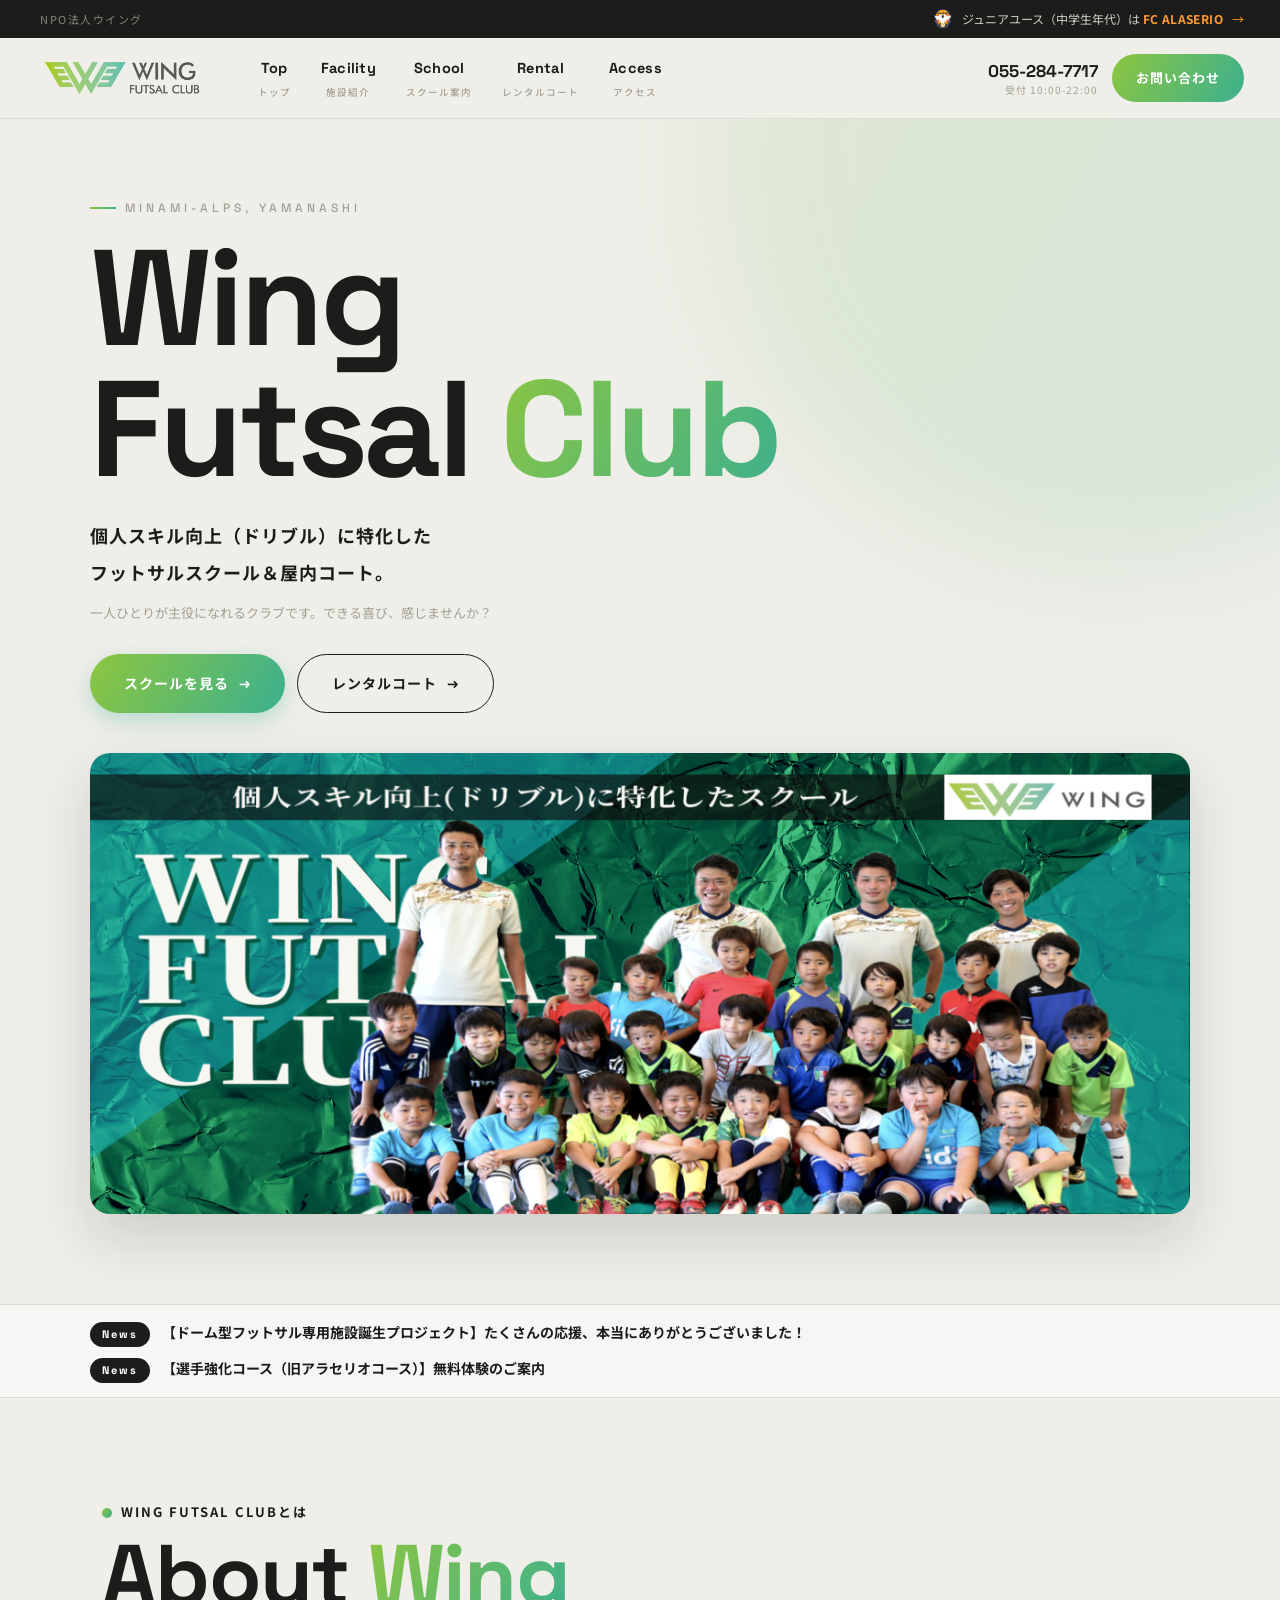
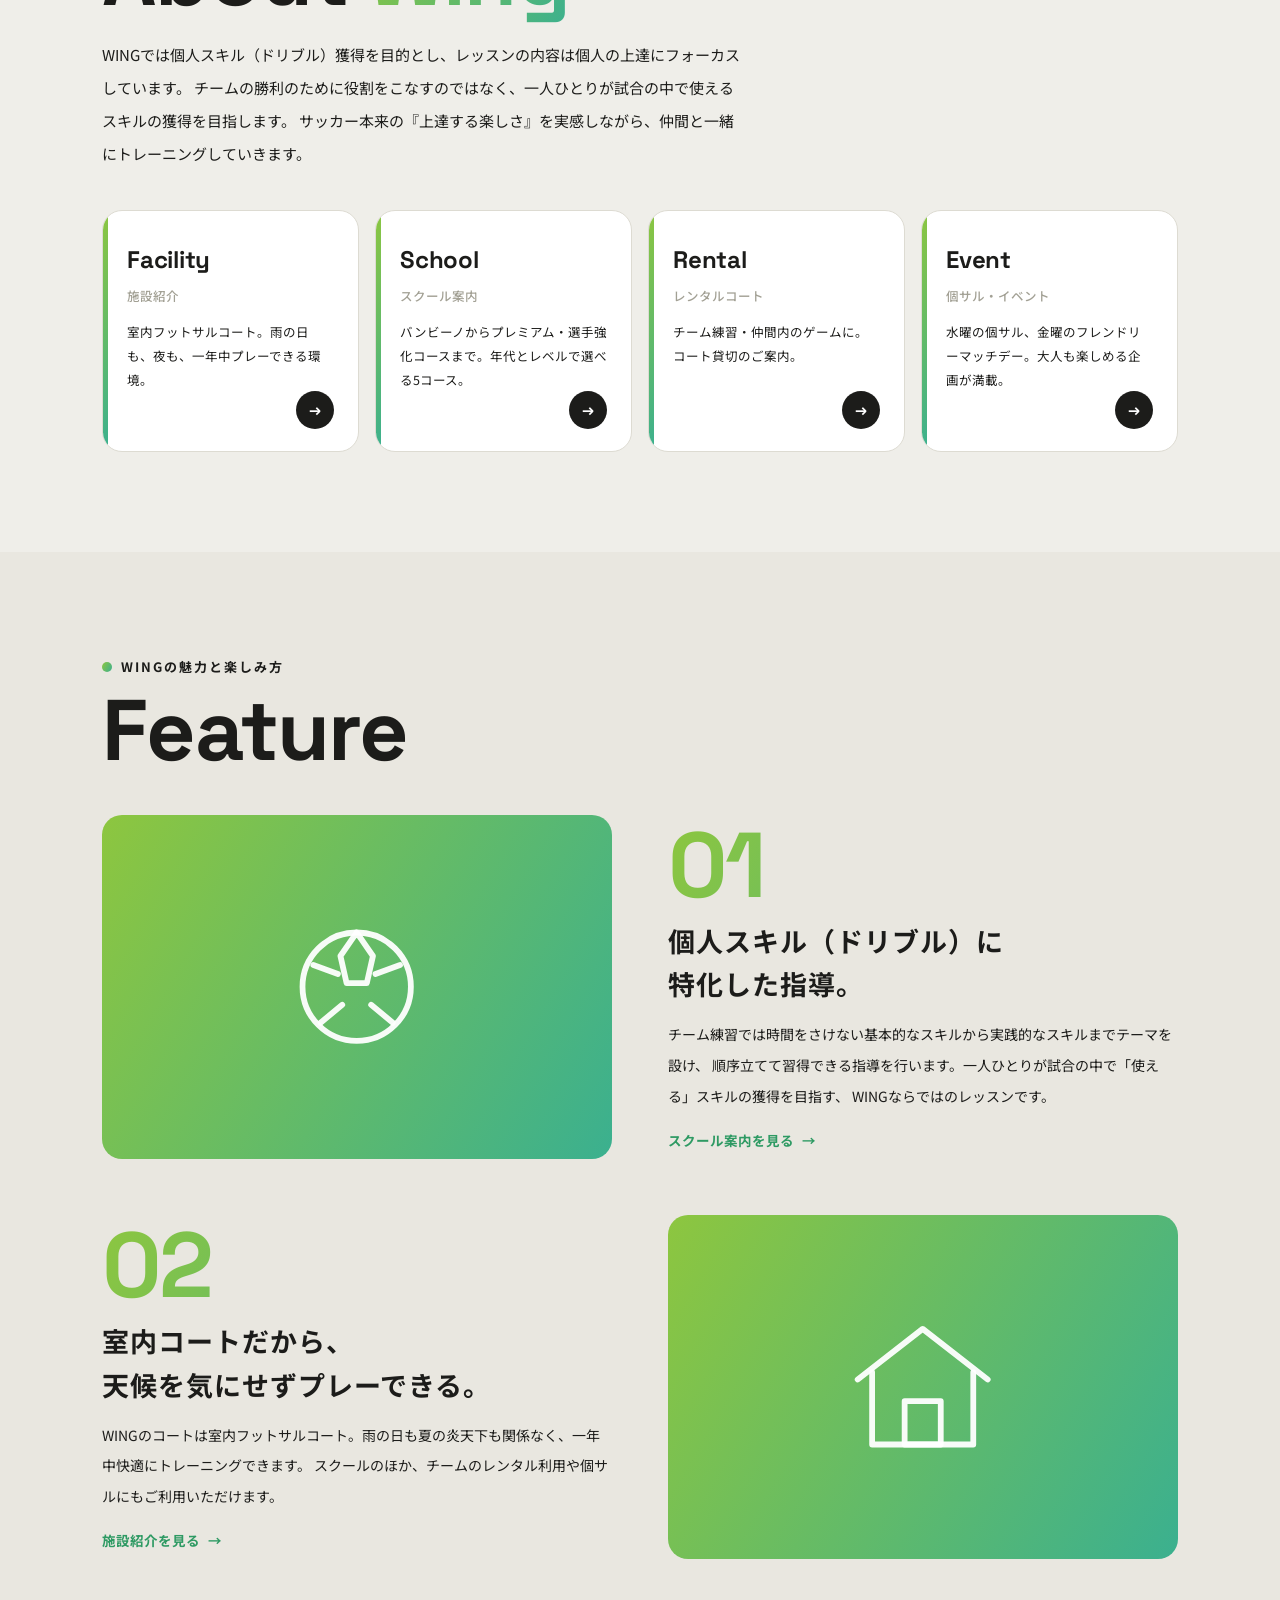
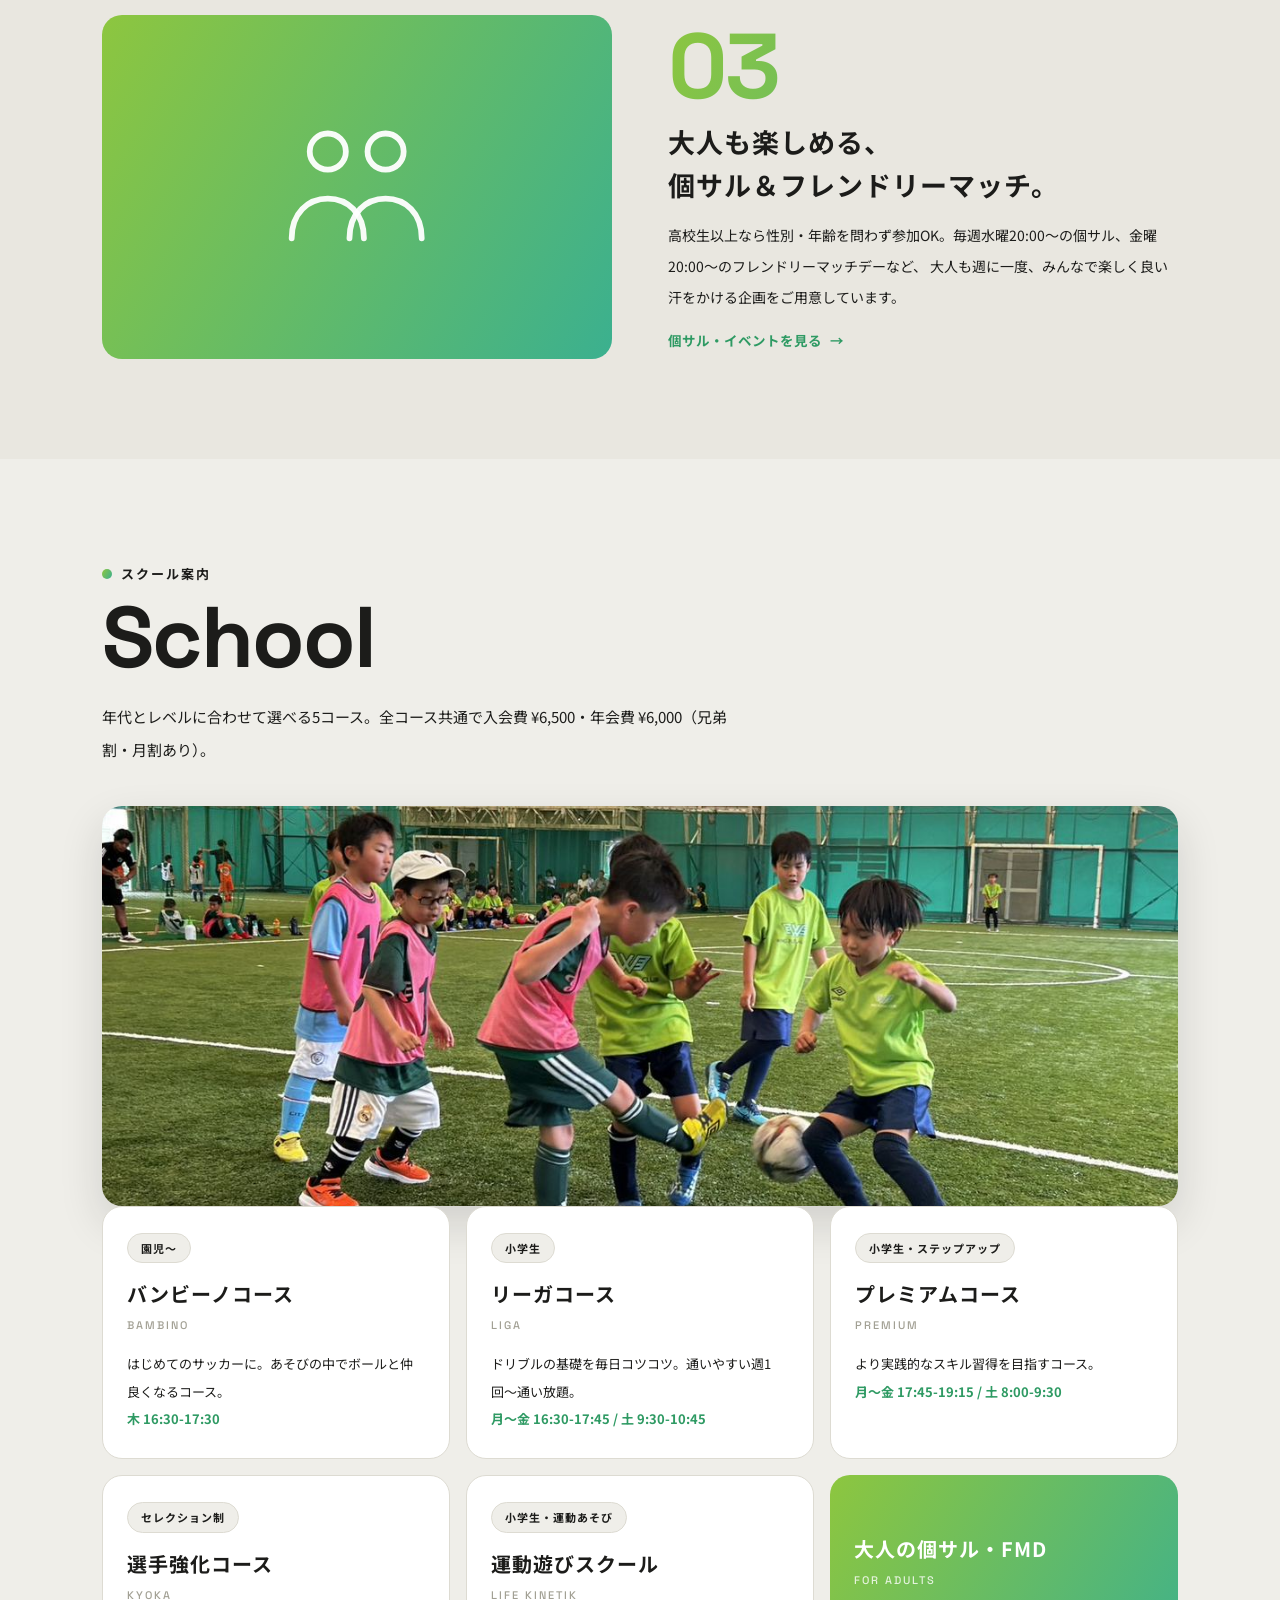
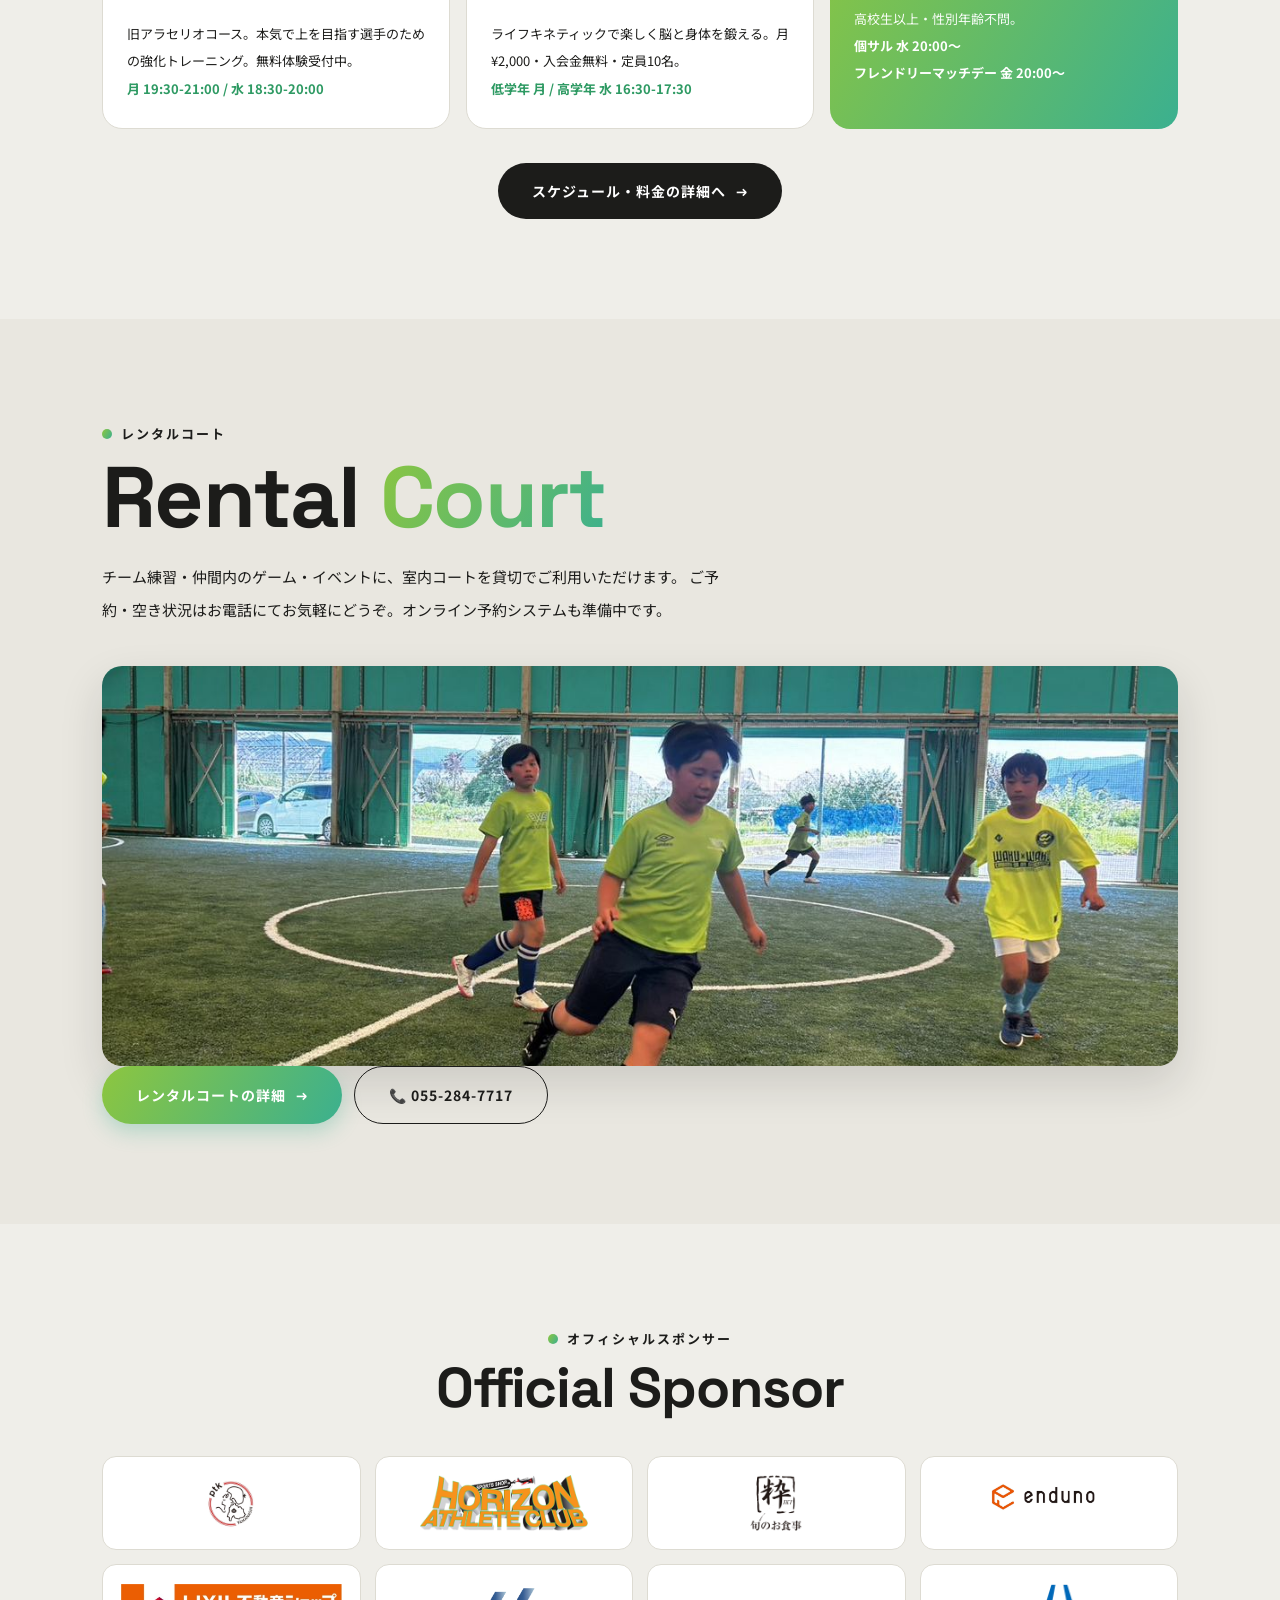
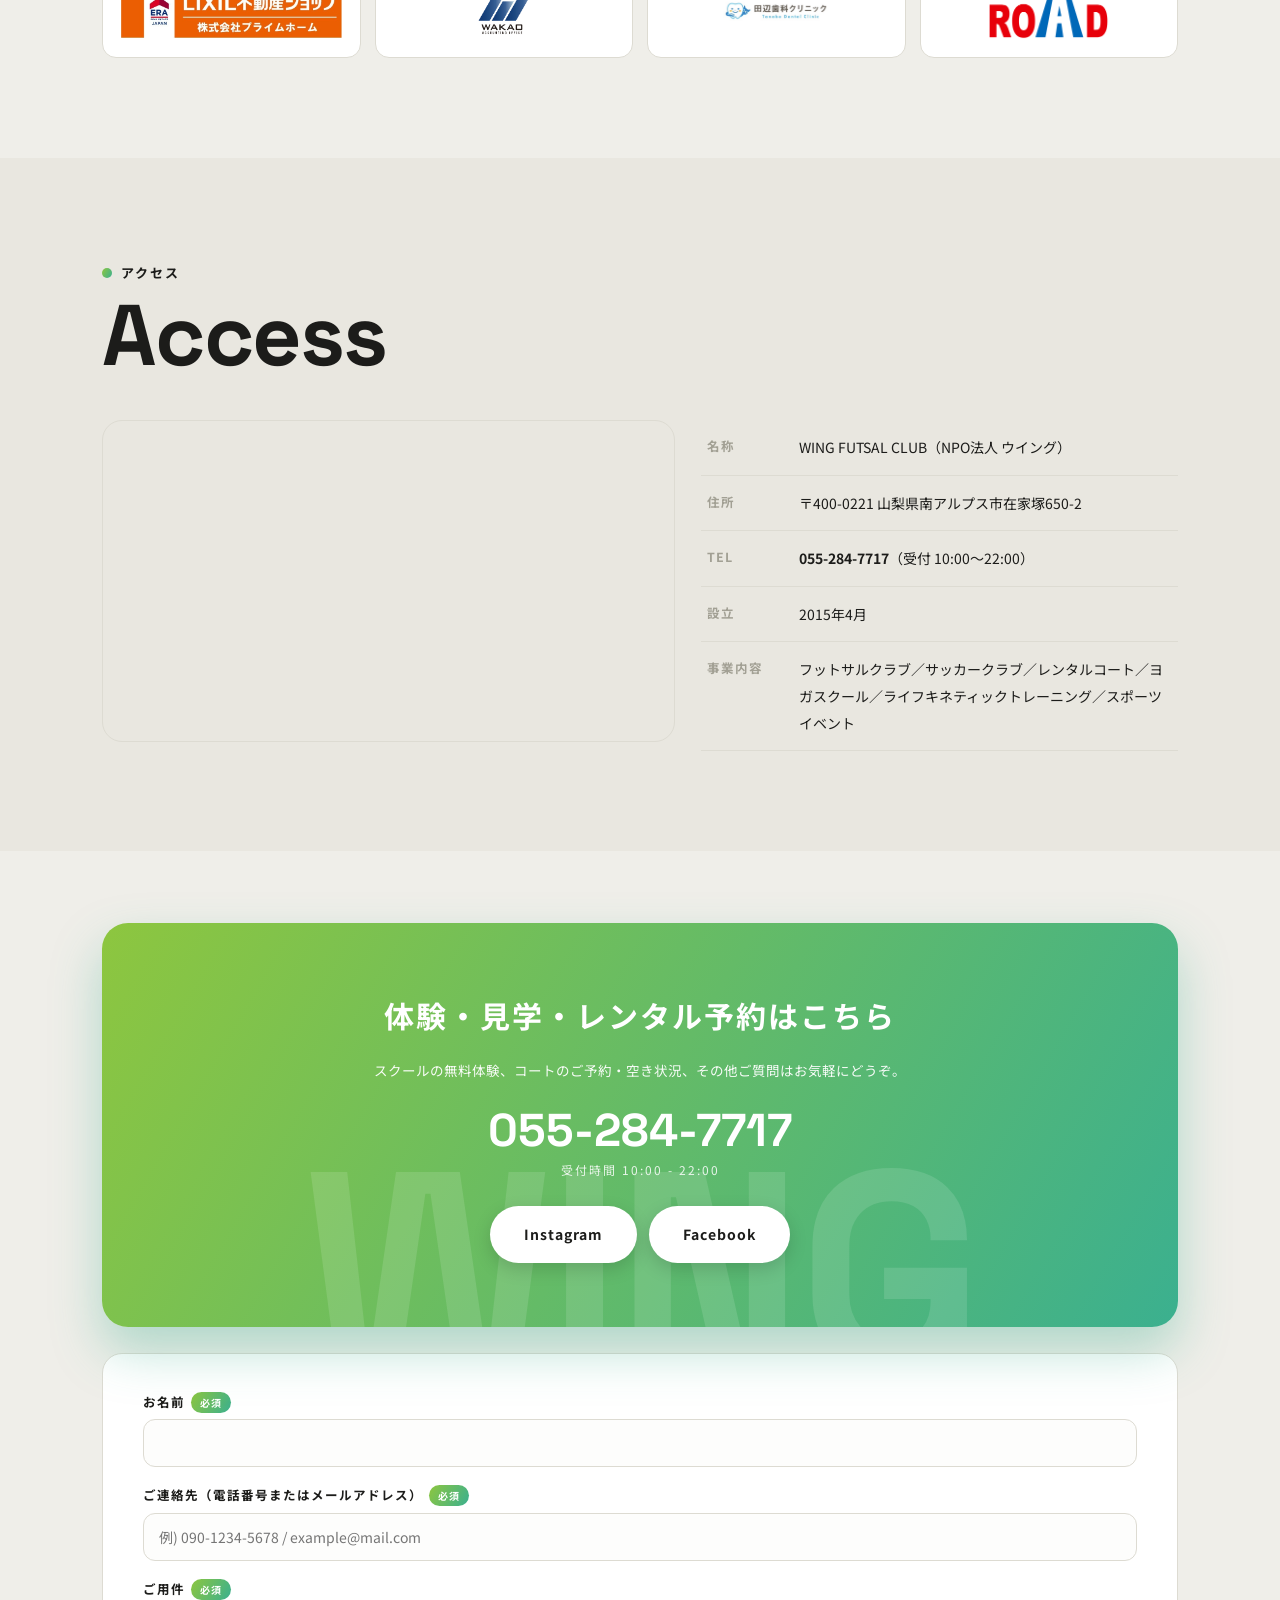
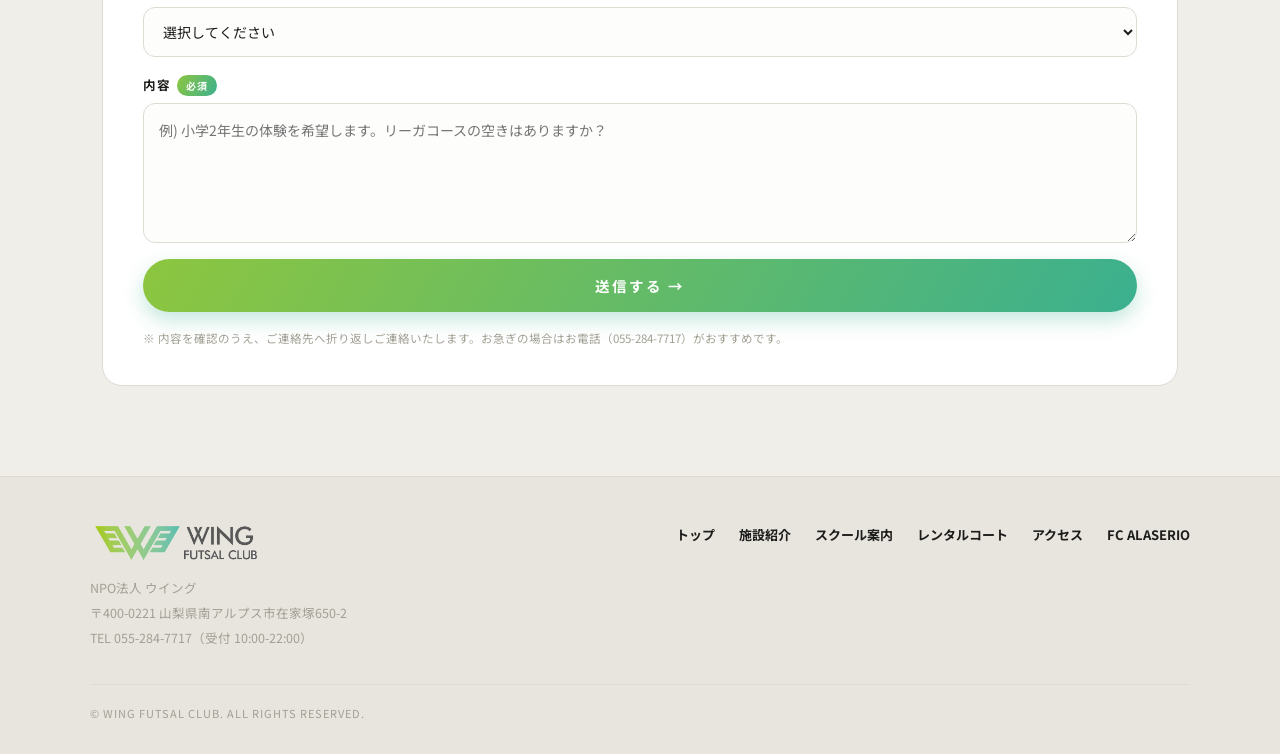
==== index.html @ 8f6e485a "上部にFC ALASERIOへの導線を追加（WINGを入口にする方針） - ヘッダー上に姉妹クラブ用のバーを新設し、全公開4ページに設置 - 「ジュニアユース（中学生年代）は FC ALASERIO " ====
<!DOCTYPE html>
<html lang="ja">
<head>
  <meta charset="UTF-8">
  <meta name="viewport" content="width=device-width, initial-scale=1.0">
  <title>WING FUTSAL CLUB | 山梨県南アルプス市のフットサルスクール・レンタルコート</title>
  <meta name="theme-color" content="#efeee9">
  <link rel="icon" href="assets/logo.png">
  <meta name="description" content="WING FUTSAL CLUB（NPO法人ウイング）公式サイト。個人スキル向上（ドリブル）に特化したフットサルスクール、屋内レンタルコート、個サル・イベント。山梨県南アルプス市。">
  <meta property="og:title" content="WING FUTSAL CLUB">
  <meta property="og:description" content="個人スキル向上（ドリブル）に特化したフットサルスクール。屋内レンタルコート・個サルも。山梨県南アルプス市。">
  <meta property="og:type" content="website">
  <link rel="preconnect" href="https://fonts.googleapis.com">
  <link rel="preconnect" href="https://fonts.gstatic.com" crossorigin>
  <link href="https://fonts.googleapis.com/css2?family=Space+Grotesk:wght@500;700&family=Noto+Sans+JP:wght@400;500;700;900&display=swap" rel="stylesheet">
  <link rel="stylesheet" href="css/wing.css?v=20260909">
</head>
<body>

  <!-- ヘッダー -->
  <!-- 上部バー: 姉妹クラブ FC ALASERIO への導線 -->
  <div class="ut">
    <div class="ut-inner">
      <span class="ut-org">NPO法人ウイング</span>
      <a class="ut-ala" href="https://tabatatsu109-netizen.github.io/hp-1/" target="_blank" rel="noopener">
        <img src="assets/alaserio-logo.png" alt="">
        <span><span class="ut-long">ジュニアユース（中学生年代）は</span><span class="ut-short">中学生は</span> <b>FC ALASERIO</b></span>
        <span class="ut-ar">→</span>
      </a>
    </div>
  </div>

  <header class="hd">
    <div class="hd-inner">
      <a href="index.html" class="hd-logo">
        <img src="assets/logo.png" alt="WING FUTSAL CLUB ロゴ">
      </a>
      <nav class="hd-nav">
        <a href="index.html"><span class="n-en">Top</span><span class="n-ja">トップ</span></a>
        <a href="facility.html"><span class="n-en">Facility</span><span class="n-ja">施設紹介</span></a>
        <a href="school.html"><span class="n-en">School</span><span class="n-ja">スクール案内</span></a>
        <a href="rental.html"><span class="n-en">Rental</span><span class="n-ja">レンタルコート</span></a>
        <a href="index.html#access"><span class="n-en">Access</span><span class="n-ja">アクセス</span></a>
      </nav>
      <div class="hd-actions">
        <div class="hd-tel">
          <div class="num">055-284-7717</div>
          <div class="hours">受付 10:00-22:00</div>
        </div>
        <a href="index.html#contact" class="hd-cta">お問い合わせ</a>
        <button class="hd-burger" id="hamburger-btn" aria-label="メニューを開く"><span></span><span></span><span></span></button>
      </div>
    </div>
  </header>

  <!-- モバイルメニュー -->
  <nav class="m-nav" id="mobile-nav">
    <div class="m-nav-top">
      <img src="assets/logo.png" alt="WING FUTSAL CLUB">
      <button class="m-nav-close" id="mobile-nav-close" aria-label="メニューを閉じる">✕</button>
    </div>
    <a class="m-link" href="index.html"><span class="n-en">Top</span><span class="n-ja">トップ</span></a>
    <a class="m-link" href="facility.html"><span class="n-en">Facility</span><span class="n-ja">施設紹介</span></a>
    <a class="m-link" href="school.html"><span class="n-en">School</span><span class="n-ja">スクール案内</span></a>
    <a class="m-link" href="rental.html"><span class="n-en">Rental</span><span class="n-ja">レンタルコート</span></a>
    <a class="m-link" href="index.html#access"><span class="n-en">Access</span><span class="n-ja">アクセス</span></a>
    <a class="m-link" href="index.html#contact"><span class="n-en">Contact</span><span class="n-ja">お問い合わせ</span></a>
    <a class="m-link m-link--ala" href="https://tabatatsu109-netizen.github.io/hp-1/" target="_blank" rel="noopener">
      <img src="assets/alaserio-logo.png" alt="">
      <span class="n-en">ALASERIO</span><span class="n-ja">中学生年代のクラブ</span>
    </a>
    <div class="m-nav-ctas">
      <a href="tel:0552847717" class="btn btn-grn">📞 055-284-7717（受付10:00-22:00）</a>
    </div>
  </nav>

  <!-- ヒーロー -->
  <section class="hero">
    <div class="hero-inner">
      <div class="hero-kicker">Minami-Alps, Yamanashi</div>
      <h1 class="hero-title">Wing<br>Futsal <span class="grn">Club</span></h1>
      <p class="hero-copy">個人スキル向上（ドリブル）に特化した<br>フットサルスクール＆屋内コート。</p>
      <p class="hero-sub">一人ひとりが主役になれるクラブです。できる喜び、感じませんか？</p>
      <div class="hero-ctas">
        <a href="school.html" class="btn btn-grn">スクールを見る <span class="ar">→</span></a>
        <a href="rental.html" class="btn btn-line">レンタルコート <span class="ar">→</span></a>
      </div>
      <div class="hero-photo rv"><img src="assets/hero.png" alt="WING FUTSAL CLUB のコーチとスクール生"></div>
    </div>
  </section>

  <!-- ニュース行 -->
  <div class="newsline">
    <div class="newsline-inner">
      <div class="newsline-item"><span class="newsline-tag">News</span><a href="facility.html">【ドーム型フットサル専用施設誕生プロジェクト】たくさんの応援、本当にありがとうございました！</a></div>
      <div class="newsline-item"><span class="newsline-tag">News</span><a href="school.html#kyoka">【選手強化コース（旧アラセリオコース）】無料体験のご案内</a></div>
    </div>
  </div>

  <!-- ABOUT -->
  <section class="sec" id="about">
    <div class="container">
      <div class="sec-head rv">
        <span class="sec-label">WING FUTSAL CLUBとは</span>
        <h2 class="sec-title">About <span class="grn">Wing</span></h2>
        <p class="sec-lead">
          WINGでは個人スキル（ドリブル）獲得を目的とし、レッスンの内容は個人の上達にフォーカスしています。
          チームの勝利のために役割をこなすのではなく、一人ひとりが試合の中で使えるスキルの獲得を目指します。
          サッカー本来の『上達する楽しさ』を実感しながら、仲間と一緒にトレーニングしていきます。
        </p>
      </div>
      <div class="quick-grid">
        <a href="facility.html" class="quick-card rv">
          <div class="quick-en">Facility</div>
          <div class="quick-ja">施設紹介</div>
          <p class="quick-desc">室内フットサルコート。雨の日も、夜も、一年中プレーできる環境。</p>
          <span class="quick-ar">→</span>
        </a>
        <a href="school.html" class="quick-card rv">
          <div class="quick-en">School</div>
          <div class="quick-ja">スクール案内</div>
          <p class="quick-desc">バンビーノからプレミアム・選手強化コースまで。年代とレベルで選べる5コース。</p>
          <span class="quick-ar">→</span>
        </a>
        <a href="rental.html" class="quick-card rv">
          <div class="quick-en">Rental</div>
          <div class="quick-ja">レンタルコート</div>
          <p class="quick-desc">チーム練習・仲間内のゲームに。コート貸切のご案内。</p>
          <span class="quick-ar">→</span>
        </a>
        <a href="school.html#otona" class="quick-card rv">
          <div class="quick-en">Event</div>
          <div class="quick-ja">個サル・イベント</div>
          <p class="quick-desc">水曜の個サル、金曜のフレンドリーマッチデー。大人も楽しめる企画が満載。</p>
          <span class="quick-ar">→</span>
        </a>
      </div>
    </div>
  </section>

  <!-- FEATURE -->
  <section class="sec" style="background:#e9e7e0;" id="feature">
    <div class="container">
      <div class="sec-head rv">
        <span class="sec-label">WINGの魅力と楽しみ方</span>
        <h2 class="sec-title">Feature</h2>
      </div>
      <div class="feat-list">
        <div class="feat rv">
          <div class="feat-visual feat-visual--pad">
            <svg viewBox="0 0 48 48"><circle cx="24" cy="24" r="15"/><path d="M24 9l4.5 6.5-1.7 7.5-5.6 0-1.7-7.5z"/><path d="M14 34l6-5M34 34l-6-5M12 18l6.8 2.5M36 18l-6.8 2.5"/></svg>
          </div>
          <div>
            <div class="feat-no">01</div>
            <h3 class="feat-title">個人スキル（ドリブル）に<br>特化した指導。</h3>
            <p class="feat-body">
              チーム練習では時間をさけない基本的なスキルから実践的なスキルまでテーマを設け、
              順序立てて習得できる指導を行います。一人ひとりが試合の中で「使える」スキルの獲得を目指す、
              WINGならではのレッスンです。
            </p>
            <a href="school.html" class="feat-link">スクール案内を見る</a>
          </div>
        </div>
        <div class="feat rv">
          <div class="feat-visual feat-visual--pad">
            <svg viewBox="0 0 48 48"><path d="M6 22L24 8l18 14"/><path d="M10 20v20h28V20"/><rect x="19" y="28" width="10" height="12"/></svg>
          </div>
          <div>
            <div class="feat-no">02</div>
            <h3 class="feat-title">室内コートだから、<br>天候を気にせずプレーできる。</h3>
            <p class="feat-body">
              WINGのコートは室内フットサルコート。雨の日も夏の炎天下も関係なく、一年中快適にトレーニングできます。
              スクールのほか、チームのレンタル利用や個サルにもご利用いただけます。
            </p>
            <a href="facility.html" class="feat-link">施設紹介を見る</a>
          </div>
        </div>
        <div class="feat rv">
          <div class="feat-visual feat-visual--pad">
            <svg viewBox="0 0 48 48"><circle cx="16" cy="14" r="5"/><circle cx="32" cy="14" r="5"/><path d="M6 38c0-7 4.5-11 10-11s10 4 10 11"/><path d="M22 38c0-7 4.5-11 10-11s10 4 10 11"/></svg>
          </div>
          <div>
            <div class="feat-no">03</div>
            <h3 class="feat-title">大人も楽しめる、<br>個サル＆フレンドリーマッチ。</h3>
            <p class="feat-body">
              高校生以上なら性別・年齢を問わず参加OK。毎週水曜20:00〜の個サル、金曜20:00〜のフレンドリーマッチデーなど、
              大人も週に一度、みんなで楽しく良い汗をかける企画をご用意しています。
            </p>
            <a href="school.html#otona" class="feat-link">個サル・イベントを見る</a>
          </div>
        </div>
      </div>
    </div>
  </section>

  <!-- SCHOOL -->
  <section class="sec" id="school">
    <div class="container">
      <div class="sec-head rv">
        <span class="sec-label">スクール案内</span>
        <h2 class="sec-title">School</h2>
        <p class="sec-lead">年代とレベルに合わせて選べる5コース。全コース共通で入会費 ¥6,500・年会費 ¥6,000（兄弟割・月割あり）。</p>
      </div>
      <figure class="sec-photo rv"><img src="assets/school-01.jpg" alt="WINGのスクールでボールを扱うスクール生たち" loading="lazy"></figure>
      <div class="course-grid course-grid--3">
        <div class="course-card rv">
          <span class="course-tag">園児〜</span>
          <div class="course-name">バンビーノコース<small>Bambino</small></div>
          <p class="course-info">はじめてのサッカーに。あそびの中でボールと仲良くなるコース。<br><b>木 16:30-17:30</b></p>
        </div>
        <div class="course-card rv">
          <span class="course-tag">小学生</span>
          <div class="course-name">リーガコース<small>Liga</small></div>
          <p class="course-info">ドリブルの基礎を毎日コツコツ。通いやすい週1回〜通い放題。<br><b>月〜金 16:30-17:45 / 土 9:30-10:45</b></p>
        </div>
        <div class="course-card rv">
          <span class="course-tag">小学生・ステップアップ</span>
          <div class="course-name">プレミアムコース<small>Premium</small></div>
          <p class="course-info">より実践的なスキル習得を目指すコース。<br><b>月〜金 17:45-19:15 / 土 8:00-9:30</b></p>
        </div>
        <div class="course-card rv">
          <span class="course-tag">セレクション制</span>
          <div class="course-name">選手強化コース<small>Kyoka</small></div>
          <p class="course-info">旧アラセリオコース。本気で上を目指す選手のための強化トレーニング。無料体験受付中。<br><b>月 19:30-21:00 / 水 18:30-20:00</b></p>
        </div>
        <div class="course-card rv">
          <span class="course-tag">小学生・運動あそび</span>
          <div class="course-name">運動遊びスクール<small>Life Kinetik</small></div>
          <p class="course-info">ライフキネティックで楽しく脳と身体を鍛える。月¥2,000・入会金無料・定員10名。<br><b>低学年 月 / 高学年 水 16:30-17:30</b></p>
        </div>
        <div class="course-card rv" style="background:var(--grad);border:none;color:#fff;justify-content:center;align-items:flex-start;">
          <div class="course-name" style="color:#fff;">大人の個サル・FMD<small style="color:rgba(255,255,255,0.8);">For Adults</small></div>
          <p class="course-info" style="color:rgba(255,255,255,0.95);">高校生以上・性別年齢不問。<br><b style="color:#fff;">個サル 水 20:00〜<br>フレンドリーマッチデー 金 20:00〜</b></p>
        </div>
      </div>
      <div style="text-align:center;margin-top:34px;" class="rv">
        <a href="school.html" class="btn btn-dark">スケジュール・料金の詳細へ <span class="ar">→</span></a>
      </div>
    </div>
  </section>

  <!-- RENTAL -->
  <section class="sec" style="background:#e9e7e0;" id="rental">
    <div class="container">
      <div class="sec-head rv">
        <span class="sec-label">レンタルコート</span>
        <h2 class="sec-title">Rental <span class="grn">Court</span></h2>
        <p class="sec-lead">
          チーム練習・仲間内のゲーム・イベントに、室内コートを貸切でご利用いただけます。
          ご予約・空き状況はお電話にてお気軽にどうぞ。オンライン予約システムも準備中です。
        </p>
      </div>
      <figure class="sec-photo rv"><img src="assets/court-01.jpg" alt="WING FUTSAL CLUB の屋内フットサルコート" loading="lazy"></figure>
      <div class="rv" style="display:flex;flex-wrap:wrap;gap:12px;">
        <a href="rental.html" class="btn btn-grn">レンタルコートの詳細 <span class="ar">→</span></a>
        <a href="tel:0552847717" class="btn btn-line">📞 055-284-7717</a>
      </div>
    </div>
  </section>

  <!-- SPONSOR -->
  <section class="sec" id="sponsor">
    <div class="container">
      <div class="sec-head sec-head--center rv">
        <span class="sec-label">オフィシャルスポンサー</span>
        <h2 class="sec-title" style="font-size:clamp(34px,5vw,56px);">Official Sponsor</h2>
      </div>
      <div class="sp-grid rv">
        <div class="sp-item"><img src="assets/sp-ptk.jpg" alt="ptk YAMANASHI"></div>
        <a href="https://www.facebook.com/horizonac0903/" target="_blank" rel="noopener" class="sp-item"><img src="assets/sp-horizon.png" alt="HORIZON ATHLETE CLUB"></a>
        <a href="https://iki-isshin.amebaownd.com" target="_blank" rel="noopener" class="sp-item"><img src="assets/sp-iki.png" alt="旬のお食事 粋"></a>
        <a href="https://www.ie-endo.co.jp/" target="_blank" rel="noopener" class="sp-item"><img src="assets/sp-enduno.jpg" alt="enduno（有限会社エンドウ工務店）"></a>
        <a href="https://www.prime-h.co.jp/" target="_blank" rel="noopener" class="sp-item"><img src="assets/sp-primehome.jpg" alt="LIXIL不動産ショップ 株式会社プライムホーム"></a>
        <a href="https://www.wakaokaikei.jp/" target="_blank" rel="noopener" class="sp-item"><img src="assets/sp-wakao.png" alt="若尾会計事務所"></a>
        <a href="https://www.tanabe-shika.net" target="_blank" rel="noopener" class="sp-item"><img src="assets/sp-tanabe.png" alt="田辺歯科クリニック"></a>
        <a href="https://www.ro-ad.jp" target="_blank" rel="noopener" class="sp-item"><img src="assets/sp-road.png" alt="株式会社ロード"></a>
      </div>
    </div>
  </section>

  <!-- ACCESS -->
  <section class="sec" style="background:#e9e7e0;" id="access">
    <div class="container">
      <div class="sec-head rv">
        <span class="sec-label">アクセス</span>
        <h2 class="sec-title">Access</h2>
      </div>
      <div class="access-grid rv">
        <div class="access-map">
          <iframe
            src="https://www.google.com/maps?q=%E5%B1%B1%E6%A2%A8%E7%9C%8C%E5%8D%97%E3%82%A2%E3%83%AB%E3%83%97%E3%82%B9%E5%B8%82%E5%9C%A8%E5%AE%B6%E5%A1%9A650-2&output=embed&hl=ja"
            loading="lazy" referrerpolicy="no-referrer-when-downgrade" title="WING FUTSAL CLUB の地図"></iframe>
        </div>
        <table class="access-tbl">
          <tr><th>名称</th><td>WING FUTSAL CLUB（NPO法人 ウイング）</td></tr>
          <tr><th>住所</th><td>〒400-0221 山梨県南アルプス市在家塚650-2</td></tr>
          <tr><th>TEL</th><td><a href="tel:0552847717" style="font-weight:700;">055-284-7717</a>（受付 10:00〜22:00）</td></tr>
          <tr><th>設立</th><td>2015年4月</td></tr>
          <tr><th>事業内容</th><td>フットサルクラブ／サッカークラブ／レンタルコート／ヨガスクール／ライフキネティックトレーニング／スポーツイベント</td></tr>
        </table>
      </div>
    </div>
  </section>

  <!-- CONTACT -->
  <section class="cta-band sec" id="contact" style="padding-top:72px;">
    <div class="container">
      <div class="cta-box rv">
        <div class="cta-title">体験・見学・レンタル予約はこちら</div>
        <p class="cta-desc">スクールの無料体験、コートのご予約・空き状況、その他ご質問はお気軽にどうぞ。</p>
        <a href="tel:0552847717" class="cta-tel">055-284-7717</a>
        <div class="cta-hours">受付時間 10:00 - 22:00</div>
        <div class="cta-btns">
          <a href="https://www.instagram.com/wing.yamanashi/" target="_blank" rel="noopener" class="btn">Instagram</a>
          <a href="https://www.facebook.com/profile.php?id=100054398535741" target="_blank" rel="noopener" class="btn">Facebook</a>
        </div>
      </div>

      <!-- お問い合わせフォーム -->
      <div class="cf-card rv">
        <form class="cf-form" id="contact-form">
          <div class="cf-group">
            <label class="cf-label">お名前<span class="req">必須</span></label>
            <input class="cf-input" type="text" id="cf-name" required>
          </div>
          <div class="cf-group">
            <label class="cf-label">ご連絡先（電話番号またはメールアドレス）<span class="req">必須</span></label>
            <input class="cf-input" type="text" id="cf-contact" required placeholder="例) 090-1234-5678 / example@mail.com">
          </div>
          <div class="cf-group">
            <label class="cf-label">ご用件<span class="req">必須</span></label>
            <select class="cf-select" id="cf-type" required>
              <option value="" disabled selected>選択してください</option>
              <option>スクール体験申込</option>
              <option>スクール入会について</option>
              <option>レンタルコートの予約・空き確認</option>
              <option>個サル・イベントについて</option>
              <option>その他</option>
            </select>
          </div>
          <div class="cf-group">
            <label class="cf-label">内容<span class="req">必須</span></label>
            <textarea class="cf-textarea" id="cf-message" required placeholder="例) 小学2年生の体験を希望します。リーガコースの空きはありますか？"></textarea>
          </div>
          <button type="submit" class="cf-submit" id="cf-submit">送信する →</button>
          <p class="cf-note">※ 内容を確認のうえ、ご連絡先へ折り返しご連絡いたします。お急ぎの場合はお電話（055-284-7717）がおすすめです。</p>
        </form>
        <div class="cf-done" id="cf-done" style="display:none;">
          ✅ 送信しました！<br>内容を確認のうえ、折り返しご連絡いたします。
        </div>
      </div>
    </div>
  </section>

  <!-- フッター -->
  <footer class="ft">
    <div class="ft-inner">
      <div class="ft-top">
        <div class="ft-brand">
          <img src="assets/logo.png" alt="WING FUTSAL CLUB">
          <p>NPO法人 ウイング<br>〒400-0221 山梨県南アルプス市在家塚650-2<br>TEL 055-284-7717（受付 10:00-22:00）</p>
        </div>
        <nav class="ft-nav">
          <a href="index.html">トップ</a>
          <a href="facility.html">施設紹介</a>
          <a href="school.html">スクール案内</a>
          <a href="rental.html">レンタルコート</a>
          <a href="index.html#access">アクセス</a>
          <a href="https://tabatatsu109-netizen.github.io/hp-1/" target="_blank" rel="noopener">FC ALASERIO</a>
        </nav>
      </div>
      <div class="ft-bottom">
        <span>© WING FUTSAL CLUB. ALL RIGHTS RESERVED.</span>
      </div>
    </div>
  </footer>

  <script>
    // モバイルメニュー
    var mobileNav = document.getElementById('mobile-nav');
    document.getElementById('hamburger-btn').addEventListener('click', function(){ mobileNav.classList.add('open'); });
    document.getElementById('mobile-nav-close').addEventListener('click', function(){ mobileNav.classList.remove('open'); });
    mobileNav.querySelectorAll('a').forEach(function(a){ a.addEventListener('click', function(){ mobileNav.classList.remove('open'); }); });
    // スクロールリビール
    var io = new IntersectionObserver(function(es){ es.forEach(function(e){ if(e.isIntersecting){ e.target.classList.add('on'); io.unobserve(e.target); } }); }, { threshold: 0.1 });
    document.querySelectorAll('.rv').forEach(function(el){ io.observe(el); });

    // お問い合わせフォーム送信
    //  ① Formspree → クラブのメールに通知
    //  ② Firebase /contact/wing → 受信箱ページ(inquiries.html)にも記録
    document.getElementById('contact-form').addEventListener('submit', function(e){
      e.preventDefault();
      var btn = document.getElementById('cf-submit');
      btn.disabled = true; btn.textContent = '送信中...';
      var pad = function(n){ return n < 10 ? '0' + n : '' + n; };
      var d = new Date();
      var name = document.getElementById('cf-name').value.trim();
      var contact = document.getElementById('cf-contact').value.trim();
      var type = document.getElementById('cf-type').value;
      var message = document.getElementById('cf-message').value.trim();
      var dateStr = d.getFullYear() + '-' + pad(d.getMonth()+1) + '-' + pad(d.getDate()) + ' ' + pad(d.getHours()) + ':' + pad(d.getMinutes());

      var mailBody = { '_subject': '【WING HP】' + type + '：' + name + '様より', 'お名前': name, 'ご連絡先': contact, 'ご用件': type, '内容': message };
      if (/^[^\s@]+@[^\s@]+\.[^\s@]+$/.test(contact)) mailBody['_replyto'] = contact;

      fetch('https://formspree.io/f/mwlkvvww', {
        method: 'POST',
        headers: { 'Accept': 'application/json', 'Content-Type': 'application/json' },
        body: JSON.stringify(mailBody)
      }).then(function(res){
        if(!res.ok) throw new Error('HTTP ' + res.status);
        fetch('https://hp-1-d7bce-default-rtdb.asia-southeast1.firebasedatabase.app/contact/wing.json', {
          method: 'POST',
          headers: { 'Content-Type': 'application/json' },
          body: JSON.stringify({ name: name, contact: contact, type: type, message: message, date: dateStr, status: '未対応' })
        }).catch(function(){});
        document.getElementById('contact-form').style.display = 'none';
        document.getElementById('cf-done').style.display = 'block';
      }).catch(function(){
        btn.disabled = false; btn.textContent = '送信する →';
        alert('送信に失敗しました。お手数ですがお電話（055-284-7717）にてご連絡ください。');
      });
    });
  </script>
</body>
</html>
---- css/wing.css ----
/* ============================================================
   WING FUTSAL CLUB — オリジナルデザイン
   暖ベージュ × 黒 × WINGグリーン（グラデ）
   参考トーン: モダンLP（大きな英字見出し・ナンバリング・丸角カード・余白広め）
   フォント: Space Grotesk (EN) + Noto Sans JP
   モバイルファースト / 768px・1024px
   ============================================================ */
:root {
  --bg: #efeee9;
  --bg2: #e7e5de;
  --card: #ffffff;
  --ink: #1c1c1a;
  --muted: #a2a094;
  --line: #dddbd2;
  --g1: #8dc63f;
  --g2: #3bb08f;
  --green: #4cb472;
  --green-dark: #2e9a63;
  --grad: linear-gradient(120deg, #8dc63f 0%, #3bb08f 100%);
  --font-en: 'Space Grotesk', 'Helvetica Neue', sans-serif;
  --font-jp: 'Noto Sans JP', 'Hiragino Kaku Gothic ProN', sans-serif;
  --radius: 20px;
}

* { box-sizing: border-box; margin: 0; padding: 0; }
html { scroll-behavior: smooth; }
body {
  font-family: var(--font-jp); font-size: 15px; font-weight: 400;
  background: var(--bg); color: var(--ink);
  -webkit-font-smoothing: antialiased;
  line-height: 1.9;
}
a { text-decoration: none; color: inherit; }
img { max-width: 100%; display: block; }
button { font-family: inherit; }
.en { font-family: var(--font-en); }
.container { max-width: 1140px; margin: 0 auto; padding: 0 20px; }
@media (min-width: 768px) { .container { padding: 0 32px; } }

/* ── セクション見出し: 特大EN + 緑ドットJP ── */
.sec { padding: 72px 0; }
@media (min-width: 768px) { .sec { padding: 100px 0; } }
.sec-head { margin-bottom: 40px; }
.sec-label {
  display: inline-flex; align-items: center; gap: 9px;
  font-size: 13px; font-weight: 700; letter-spacing: 2px; color: var(--ink);
}
.sec-label::before { content: ''; width: 10px; height: 10px; border-radius: 50%; background: var(--grad); }
.sec-title {
  font-family: var(--font-en); font-weight: 700;
  font-size: clamp(44px, 8vw, 86px); line-height: 1.02; letter-spacing: -0.02em;
  color: var(--ink); margin-top: 6px;
}
.sec-title .grn { background: var(--grad); -webkit-background-clip: text; background-clip: text; color: transparent; }
.sec-lead { margin-top: 18px; font-size: 15px; line-height: 2.2; max-width: 640px; }
.sec-head--center { text-align: center; }
.sec-head--center .sec-lead { margin-left: auto; margin-right: auto; }

/* ── ボタン ── */
.btn {
  display: inline-flex; align-items: center; justify-content: center; gap: 10px;
  padding: 15px 34px; border-radius: 999px;
  font-size: 14px; font-weight: 700; letter-spacing: 1px;
  transition: transform .25s, box-shadow .25s, background .25s, color .25s;
}
.btn-grn { background: var(--grad); color: #fff; box-shadow: 0 8px 20px rgba(60,176,143,0.3); }
.btn-grn:hover { transform: translateY(-2px); box-shadow: 0 12px 26px rgba(60,176,143,0.4); }
.btn-dark { background: var(--ink); color: #fff; }
.btn-dark:hover { transform: translateY(-2px); }
.btn-line { border: 1.5px solid var(--ink); color: var(--ink); background: transparent; }
.btn-line:hover { background: var(--ink); color: #fff; }
.btn .ar { font-family: var(--font-en); font-weight: 700; transition: transform .2s; }
.btn:hover .ar { transform: translateX(4px); }

/* ============================================================
   ヘッダー
   ============================================================ */
.hd {
  position: sticky; top: 0; z-index: 100;
  background: rgba(239,238,233,0.88); backdrop-filter: blur(12px);
  border-bottom: 1px solid var(--line);
}
.hd-inner {
  max-width: 1240px; margin: 0 auto; height: 66px;
  display: flex; align-items: center; padding: 0 16px 0 20px;
}
.hd-logo { display: flex; align-items: center; gap: 10px; flex: none; }
.hd-logo img { height: 30px; width: auto; }
.hd-logo-text { font-family: var(--font-en); font-weight: 700; font-size: 17px; letter-spacing: 0.5px; line-height: 1.1; }
.hd-logo-text small { display: block; font-size: 8.5px; font-weight: 500; letter-spacing: 3px; color: var(--muted); }
.hd-nav { display: none; }
.hd-actions { margin-left: auto; display: flex; align-items: center; gap: 10px; }
.hd-tel { display: none; }
.hd-cta { display: none; }
.hd-burger {
  width: 46px; height: 46px; border: none; background: none; cursor: pointer;
  display: flex; flex-direction: column; align-items: center; justify-content: center; gap: 6px;
}
.hd-burger span { width: 24px; height: 2px; background: var(--ink); border-radius: 2px; transition: .3s; }
@media (min-width: 1024px) {
  .hd-inner { height: 80px; }
  .hd-logo img { height: 38px; }
  .hd-nav { display: flex; align-items: center; gap: 4px; margin-left: 40px; }
  .hd-nav > a {
    display: flex; flex-direction: column; align-items: center; gap: 1px;
    padding: 8px 13px; border-radius: 10px; transition: background .2s;
  }
  .hd-nav > a:hover { background: rgba(28,28,26,0.06); }
  .hd-nav .n-en { font-family: var(--font-en); font-weight: 700; font-size: 14.5px; letter-spacing: 0.3px; }
  .hd-nav .n-ja { font-size: 9.5px; color: var(--muted); font-weight: 500; letter-spacing: 1px; }
  .hd-tel { display: block; text-align: right; line-height: 1.3; margin-right: 4px; }
  .hd-tel .num { font-family: var(--font-en); font-weight: 700; font-size: 17px; }
  .hd-tel .hours { font-size: 10px; color: var(--muted); letter-spacing: 1px; }
  .hd-cta {
    display: inline-flex; align-items: center;
    background: var(--grad); color: #fff;
    font-size: 13px; font-weight: 700; letter-spacing: 1px;
    padding: 12px 24px; border-radius: 999px; transition: transform .2s, box-shadow .2s;
  }
  .hd-cta:hover { transform: translateY(-2px); box-shadow: 0 8px 18px rgba(60,176,143,0.35); }
  .hd-burger { display: none; }
}

/* ── モバイルメニュー ── */
.m-nav {
  display: none; position: fixed; inset: 0; z-index: 300;
  background: var(--bg); flex-direction: column; padding: 18px 26px 40px; overflow-y: auto;
}
.m-nav.open { display: flex; }
.m-nav-top { display: flex; align-items: center; justify-content: space-between; margin-bottom: 20px; }
.m-nav-top img { height: 30px; }
.m-nav-close { background: none; border: none; font-size: 30px; cursor: pointer; color: var(--ink); padding: 4px 10px; }
.m-nav a.m-link {
  display: flex; align-items: baseline; gap: 14px;
  padding: 17px 4px; border-bottom: 1px solid var(--line);
}
.m-nav .n-en { font-family: var(--font-en); font-weight: 700; font-size: 25px; letter-spacing: -0.01em; }
.m-nav .n-ja { font-size: 11.5px; color: var(--muted); font-weight: 500; }
.m-nav-ctas { margin-top: 26px; display: grid; gap: 12px; }

/* ============================================================
   ヒーロー
   ============================================================ */
.hero { position: relative; overflow: hidden; padding: 48px 0 64px; }
.hero::before {
  content: ''; position: absolute; right: -18%; top: -30%;
  width: 70vw; height: 70vw; max-width: 800px; max-height: 800px;
  background: var(--grad); opacity: 0.14; border-radius: 50%;
  filter: blur(60px);
}
.hero-inner { position: relative; max-width: 1140px; margin: 0 auto; padding: 0 20px; }
.hero-kicker {
  display: inline-flex; align-items: center; gap: 9px;
  font-family: var(--font-en); font-weight: 500; font-size: 12px; letter-spacing: 4px; color: var(--muted);
  text-transform: uppercase;
}
.hero-kicker::before { content: ''; width: 26px; height: 2px; background: var(--grad); }
.hero-title {
  font-family: var(--font-en); font-weight: 700;
  font-size: clamp(56px, 12.5vw, 136px); line-height: 0.96; letter-spacing: -0.03em;
  margin-top: 14px; color: var(--ink);
}
.hero-title .grn { background: var(--grad); -webkit-background-clip: text; background-clip: text; color: transparent; }
.hero-copy {
  margin-top: 22px; font-size: clamp(15px, 2.2vw, 18px); font-weight: 700; letter-spacing: 1px; line-height: 2.1;
}
.hero-sub { margin-top: 8px; font-size: 13px; color: var(--muted); line-height: 2; }
.hero-ctas { display: flex; flex-wrap: wrap; gap: 12px; margin-top: 28px; }
.hero-photo {
  margin-top: 40px; border-radius: var(--radius); overflow: hidden;
  box-shadow: 0 24px 60px rgba(28,28,26,0.16);
}
.hero-photo img { width: 100%; height: auto; }
@media (min-width: 1024px) {
  .hero { padding: 70px 0 90px; }
}

/* ── ニュース行 ── */
.newsline { border-top: 1px solid var(--line); border-bottom: 1px solid var(--line); background: rgba(255,255,255,0.5); }
.newsline-inner { max-width: 1140px; margin: 0 auto; padding: 14px 20px; display: flex; flex-direction: column; gap: 8px; }
.newsline-item { display: flex; align-items: baseline; gap: 12px; font-size: 13px; }
.newsline-tag {
  flex: none; font-family: var(--font-en); font-weight: 700; font-size: 11px; letter-spacing: 2px;
  background: var(--ink); color: #fff; padding: 2px 12px; border-radius: 999px;
}
.newsline-item a { font-weight: 700; }
.newsline-item a:hover { color: var(--green-dark); }
@media (min-width: 768px) { .newsline-item { font-size: 14px; } }

/* ============================================================
   クイックカード
   ============================================================ */
.quick-grid { display: grid; gap: 16px; }
.quick-card {
  position: relative; border-radius: var(--radius); overflow: hidden;
  padding: 26px 24px 22px; min-height: 168px;
  background: var(--card); border: 1px solid var(--line);
  display: flex; flex-direction: column;
  transition: transform .3s, box-shadow .3s;
}
.quick-card:hover { transform: translateY(-5px); box-shadow: 0 18px 40px rgba(28,28,26,0.12); }
.quick-card::after {
  content: ''; position: absolute; left: 0; top: 0; bottom: 0; width: 5px; background: var(--grad);
}
.quick-en { font-family: var(--font-en); font-weight: 700; font-size: 24px; letter-spacing: -0.01em; }
.quick-ja { margin-top: 2px; font-size: 12.5px; color: var(--muted); font-weight: 500; }
.quick-desc { margin-top: 12px; font-size: 12.5px; line-height: 1.9; }
.quick-ar {
  margin-top: auto; align-self: flex-end;
  width: 38px; height: 38px; border-radius: 50%;
  background: var(--ink); color: #fff;
  display: flex; align-items: center; justify-content: center;
  font-family: var(--font-en); font-weight: 700; transition: background .25s;
}
.quick-card:hover .quick-ar { background: linear-gradient(120deg, #8dc63f, #3bb08f); }
@media (min-width: 700px) { .quick-grid { grid-template-columns: repeat(2, 1fr); } }
@media (min-width: 1024px) { .quick-grid { grid-template-columns: repeat(4, 1fr); } }

/* ============================================================
   Feature（ナンバリング交互）
   ============================================================ */
.feat-list { display: flex; flex-direction: column; gap: 56px; margin-top: 20px; }
.feat { display: grid; gap: 22px; align-items: center; }
.feat-visual {
  position: relative; border-radius: var(--radius); overflow: hidden;
  aspect-ratio: 4/2.7; background: var(--bg2);
}
.feat-visual img { width: 100%; height: 100%; object-fit: cover; }
.feat-visual--pad { display: flex; align-items: center; justify-content: center; background: var(--grad); }
.feat-visual--pad svg { width: 34%; height: auto; stroke: rgba(255,255,255,0.95); fill: none; stroke-width: 1.6; stroke-linecap: round; stroke-linejoin: round; }
.feat-no {
  font-family: var(--font-en); font-weight: 700;
  font-size: clamp(58px, 8vw, 92px); line-height: 1; letter-spacing: -0.03em;
  background: var(--grad); -webkit-background-clip: text; background-clip: text; color: transparent;
}
.feat-title { font-size: clamp(20px, 3vw, 27px); font-weight: 700; line-height: 1.6; letter-spacing: 1px; margin-top: 8px; }
.feat-body { margin-top: 14px; font-size: 14px; line-height: 2.2; }
.feat-link { display: inline-flex; align-items: center; gap: 8px; margin-top: 16px; font-size: 13.5px; font-weight: 700; color: var(--green-dark); }
.feat-link::after { content: '→'; transition: transform .2s; }
.feat-link:hover::after { transform: translateX(4px); }
@media (min-width: 900px) {
  .feat { grid-template-columns: 1fr 1fr; gap: 56px; }
  .feat:nth-child(even) .feat-visual { order: 2; }
}

/* ============================================================
   コースカード / スケジュール表 / 料金
   ============================================================ */
.course-grid { display: grid; gap: 16px; }
.course-card {
  background: var(--card); border-radius: var(--radius); border: 1px solid var(--line);
  padding: 26px 24px; display: flex; flex-direction: column;
  transition: transform .3s, box-shadow .3s;
}
.course-card:hover { transform: translateY(-4px); box-shadow: 0 16px 36px rgba(28,28,26,0.1); }
.course-tag {
  align-self: flex-start; font-size: 11px; font-weight: 700; letter-spacing: 1px;
  background: var(--bg); border: 1px solid var(--line); color: var(--ink);
  padding: 4px 13px; border-radius: 999px;
}
.course-name { margin-top: 12px; font-size: 20px; font-weight: 700; letter-spacing: 1px; }
.course-name small { display: block; font-family: var(--font-en); font-weight: 500; font-size: 11px; letter-spacing: 2px; color: var(--muted); text-transform: uppercase; margin-top: 2px; }
.course-info { margin-top: 14px; font-size: 13px; line-height: 2.1; }
.course-info b { color: var(--green-dark); }
@media (min-width: 700px) { .course-grid { grid-template-columns: repeat(2, 1fr); } }
@media (min-width: 1024px) { .course-grid--3 { grid-template-columns: repeat(3, 1fr); } }

.tbl-wrap { overflow-x: auto; border-radius: var(--radius); border: 1px solid var(--line); background: var(--card); }
.tbl { width: 100%; border-collapse: collapse; font-size: 13px; min-width: 640px; }
.tbl th, .tbl td { padding: 14px 12px; text-align: center; border-bottom: 1px solid var(--line); }
.tbl thead th { background: var(--ink); color: #fff; font-weight: 700; font-size: 12.5px; letter-spacing: 1px; }
.tbl tbody th { background: #faf9f6; font-weight: 700; text-align: left; padding-left: 18px; min-width: 150px; }
.tbl tbody tr:last-child th, .tbl tbody tr:last-child td { border-bottom: none; }
.tbl td.on { font-weight: 700; color: var(--green-dark); }
.tbl-note { margin-top: 12px; font-size: 12px; color: var(--muted); line-height: 2; padding-left: 1.2em; }

.price-card { background: var(--card); border-radius: var(--radius); border: 1px solid var(--line); padding: 28px 24px; }
.price-row { display: flex; align-items: baseline; justify-content: space-between; gap: 12px; padding: 13px 2px; border-bottom: 1px dashed var(--line); }
.price-row:last-child { border-bottom: none; }
.price-item { font-size: 14px; font-weight: 700; }
.price-val { font-family: var(--font-en); font-weight: 700; font-size: 21px; }
.price-val small { font-family: var(--font-jp); font-size: 11px; font-weight: 500; color: var(--muted); margin-left: 3px; }
@media (min-width: 768px) { .price-card { padding: 34px 38px; } }

/* ============================================================
   スポンサー / アクセス / コンタクト帯
   ============================================================ */
.sp-grid { display: grid; grid-template-columns: repeat(2, 1fr); gap: 14px; }
.sp-item {
  background: var(--card); border: 1px solid var(--line); border-radius: 14px;
  padding: 18px; display: flex; align-items: center; justify-content: center; min-height: 92px;
  transition: transform .25s, box-shadow .25s;
}
a.sp-item:hover { transform: translateY(-3px); box-shadow: 0 10px 22px rgba(28,28,26,0.12); }
.sp-item img { max-height: 56px; width: auto; max-width: 100%; object-fit: contain; }
@media (min-width: 768px) { .sp-grid { grid-template-columns: repeat(4, 1fr); } }

.access-grid { display: grid; gap: 26px; }
.access-map { border-radius: var(--radius); overflow: hidden; border: 1px solid var(--line); }
.access-map iframe { display: block; width: 100%; height: 320px; border: 0; }
.access-tbl { width: 100%; border-collapse: collapse; font-size: 14px; }
.access-tbl th, .access-tbl td { padding: 14px 6px; border-bottom: 1px solid var(--line); text-align: left; vertical-align: top; line-height: 1.9; }
.access-tbl th { width: 92px; font-weight: 700; color: var(--muted); font-size: 12.5px; letter-spacing: 1px; }
@media (min-width: 900px) { .access-grid { grid-template-columns: 1.2fr 1fr; align-items: start; } }

.cta-band { padding: 0 0 90px; }
.cta-box {
  position: relative; overflow: hidden;
  background: var(--grad); border-radius: 26px;
  padding: 48px 26px; text-align: center; color: #fff;
  box-shadow: 0 24px 50px rgba(60,176,143,0.35);
}
.cta-box::before {
  content: 'WING'; position: absolute; left: 50%; bottom: -0.3em; transform: translateX(-50%);
  font-family: var(--font-en); font-weight: 700; font-size: clamp(110px, 24vw, 280px);
  line-height: 1; color: rgba(255,255,255,0.12); pointer-events: none; letter-spacing: -0.02em;
}
.cta-title { position: relative; font-size: clamp(20px, 3.4vw, 30px); font-weight: 700; letter-spacing: 2px; }
.cta-desc { position: relative; margin-top: 12px; font-size: 13.5px; line-height: 2.1; color: rgba(255,255,255,0.95); }
.cta-tel { position: relative; display: inline-block; margin-top: 20px; font-family: var(--font-en); font-weight: 700; font-size: clamp(30px, 6vw, 46px); color: #fff; letter-spacing: 0; line-height: 1.1; }
.cta-hours { position: relative; font-size: 12px; margin-top: 4px; color: rgba(255,255,255,0.85); letter-spacing: 2px; }
.cta-btns { position: relative; display: flex; flex-wrap: wrap; justify-content: center; gap: 12px; margin-top: 24px; }
.cta-btns .btn { background: #fff; color: var(--ink); box-shadow: 0 6px 18px rgba(0,0,0,0.15); }
@media (min-width: 768px) { .cta-box { padding: 64px 40px; } }

/* ============================================================
   フッター
   ============================================================ */
.ft { background: var(--bg2); border-top: 1px solid var(--line); }
.ft-inner { max-width: 1140px; margin: 0 auto; padding: 46px 20px 30px; }
.ft-top { display: flex; flex-direction: column; gap: 26px; }
.ft-brand img { height: 40px; width: auto; }
.ft-brand p { margin-top: 12px; font-size: 12.5px; color: var(--muted); line-height: 2; }
.ft-nav { display: flex; flex-wrap: wrap; gap: 6px 24px; }
.ft-nav a { font-size: 13px; font-weight: 700; }
.ft-nav a:hover { color: var(--green-dark); }
.ft-bottom {
  margin-top: 34px; padding-top: 18px; border-top: 1px solid var(--line);
  display: flex; flex-direction: column; gap: 8px; align-items: center;
  font-size: 11px; color: var(--muted); letter-spacing: 1px;
}
.ft-sns { display: flex; gap: 14px; }
.ft-sns a svg { width: 22px; height: 22px; fill: var(--ink); transition: opacity .2s; }
.ft-sns a:hover svg { opacity: 0.6; }
@media (min-width: 900px) {
  .ft-top { flex-direction: row; justify-content: space-between; align-items: flex-start; }
  .ft-bottom { flex-direction: row; justify-content: space-between; }
}

/* ============================================================
   下層ページ
   ============================================================ */
.page-hero { padding: 56px 0 34px; }
.page-hero .sec-label { margin-bottom: 4px; }
.page-title {
  font-family: var(--font-en); font-weight: 700;
  font-size: clamp(46px, 9vw, 96px); line-height: 1; letter-spacing: -0.02em;
}
.page-lead { margin-top: 16px; font-size: 14.5px; line-height: 2.2; max-width: 640px; }
.breadcrumb { font-size: 11.5px; color: var(--muted); display: flex; gap: 8px; margin-bottom: 18px; }
.breadcrumb a:hover { color: var(--ink); }

.doc-grid { display: grid; gap: 14px; }
.doc-card {
  display: flex; align-items: center; justify-content: space-between; gap: 14px;
  background: var(--card); border: 1px solid var(--line); border-radius: 16px;
  padding: 20px 22px; transition: transform .25s, box-shadow .25s;
}
.doc-card:hover { transform: translateY(-3px); box-shadow: 0 12px 28px rgba(28,28,26,0.1); }
.doc-card b { font-size: 15px; }
.doc-card small { display: block; font-size: 12px; color: var(--muted); margin-top: 2px; }
.doc-card .pdf {
  flex: none; font-family: var(--font-en); font-weight: 700; font-size: 11px; letter-spacing: 1px;
  background: var(--ink); color: #fff; padding: 6px 14px; border-radius: 999px;
}
@media (min-width: 700px) { .doc-grid { grid-template-columns: repeat(2, 1fr); } }

/* 準備中バナー(予約システム) */
.soon {
  border: 2px dashed var(--g2); border-radius: var(--radius);
  background: rgba(59,176,143,0.06); padding: 30px 24px; text-align: center;
}
.soon-en { font-family: var(--font-en); font-weight: 700; font-size: 13px; letter-spacing: 3px; color: var(--green-dark); text-transform: uppercase; }
.soon-title { margin-top: 8px; font-size: 19px; font-weight: 700; letter-spacing: 1px; }
.soon-desc { margin-top: 10px; font-size: 13px; line-height: 2.1; color: var(--muted); }

/* ── お問い合わせフォーム ── */
.cf-card { background: var(--card); border: 1px solid var(--line); border-radius: var(--radius); padding: 28px 22px; margin-top: 26px; }
@media (min-width: 768px) { .cf-card { padding: 36px 40px; } }
.cf-form { display: grid; gap: 16px; }
.cf-group { display: flex; flex-direction: column; gap: 6px; }
.cf-label { font-size: 12.5px; font-weight: 700; letter-spacing: 1px; }
.cf-label .req { display: inline-block; margin-left: 6px; background: var(--grad); color: #fff; font-size: 10px; padding: 1px 9px; border-radius: 999px; }
.cf-input, .cf-select, .cf-textarea {
  width: 100%; padding: 13px 15px; border: 1.5px solid var(--line); border-radius: 12px;
  background: #fdfdfc; font-family: var(--font-jp); font-size: 14px; color: var(--ink); outline: none;
  transition: border-color .2s;
}
.cf-input:focus, .cf-select:focus, .cf-textarea:focus { border-color: var(--g2); }
.cf-textarea { min-height: 140px; resize: vertical; line-height: 1.9; }
.cf-submit {
  border: none; cursor: pointer; font-family: var(--font-jp);
  background: var(--grad); color: #fff; font-size: 14.5px; font-weight: 700; letter-spacing: 2px;
  padding: 16px; border-radius: 999px; box-shadow: 0 8px 20px rgba(60,176,143,0.3);
  transition: transform .2s, box-shadow .2s;
}
.cf-submit:hover { transform: translateY(-2px); box-shadow: 0 12px 26px rgba(60,176,143,0.4); }
.cf-submit:disabled { opacity: 0.6; cursor: wait; transform: none; }
.cf-done {
  background: rgba(59,176,143,0.08); border: 1.5px solid var(--g2); border-radius: 14px; color: var(--green-dark);
  padding: 22px 20px; font-size: 14px; font-weight: 700; line-height: 2; text-align: center;
}
.cf-note { font-size: 11.5px; color: var(--muted); line-height: 1.9; }

/* スクロールリビール */
.rv { opacity: 0; transform: translateY(28px); transition: opacity .8s ease, transform .8s cubic-bezier(.2,.7,.2,1); }
.rv.on { opacity: 1; transform: none; }
@media (prefers-reduced-motion: reduce) { .rv { opacity: 1; transform: none; transition: none; } }

/* ── セクション内の写真（v1.1） ── */
.sec-photo {
  margin: 28px 0 0; border-radius: var(--radius); overflow: hidden;
  box-shadow: 0 18px 44px rgba(28,28,26,0.14);
}
.sec-photo img { width: 100%; height: clamp(200px, 42vw, 400px); object-fit: cover; display: block; }
.sec-photos { display: grid; gap: 14px; margin-top: 28px; }
.sec-photos figure { margin: 0; border-radius: var(--radius); overflow: hidden; box-shadow: 0 14px 34px rgba(28,28,26,0.12); }
.sec-photos img { width: 100%; height: clamp(180px, 34vw, 300px); object-fit: cover; display: block; }
@media (min-width: 768px) { .sec-photos { grid-template-columns: repeat(2, 1fr); } }

/* ============================================================
   上部バー：姉妹クラブ FC ALASERIO への導線（v1.2）
   ============================================================ */
.ut { background: var(--ink); color: #cfcec7; font-size: 12px; }
.ut-inner {
  max-width: 1240px; margin: 0 auto; padding: 0 16px 0 20px; min-height: 38px;
  display: flex; align-items: center; justify-content: space-between; gap: 14px;
}
.ut-org { font-size: 11px; letter-spacing: 1.5px; color: #86857c; white-space: nowrap; }
.ut-ala { display: inline-flex; align-items: center; gap: 9px; color: #cfcec7; padding: 6px 0; }
.ut-ala img { height: 22px; width: auto; display: block; }
.ut-ala b { color: #ff9d33; font-weight: 700; letter-spacing: 0.4px; }
.ut-ar { color: #ff9d33; transition: transform .2s; }
.ut-ala:hover { color: #fff; }
.ut-ala:hover .ut-ar { transform: translateX(3px); }
.ut-short { display: none; }
@media (max-width: 640px) {
  .ut-org { display: none; }
  .ut-inner { justify-content: flex-end; padding: 0 14px; }
  .ut-long { display: none; }
  .ut-short { display: inline; }
}

/* モバイルメニュー内の FC ALASERIO 導線 */
.m-nav a.m-link--ala {
  align-items: center; gap: 11px; margin-top: 16px; padding-top: 20px;
  border-top: 1px solid var(--line); border-bottom: none;
}
.m-nav a.m-link--ala img { height: 32px; width: auto; }
.m-nav a.m-link--ala .n-en { color: #f77f00; }
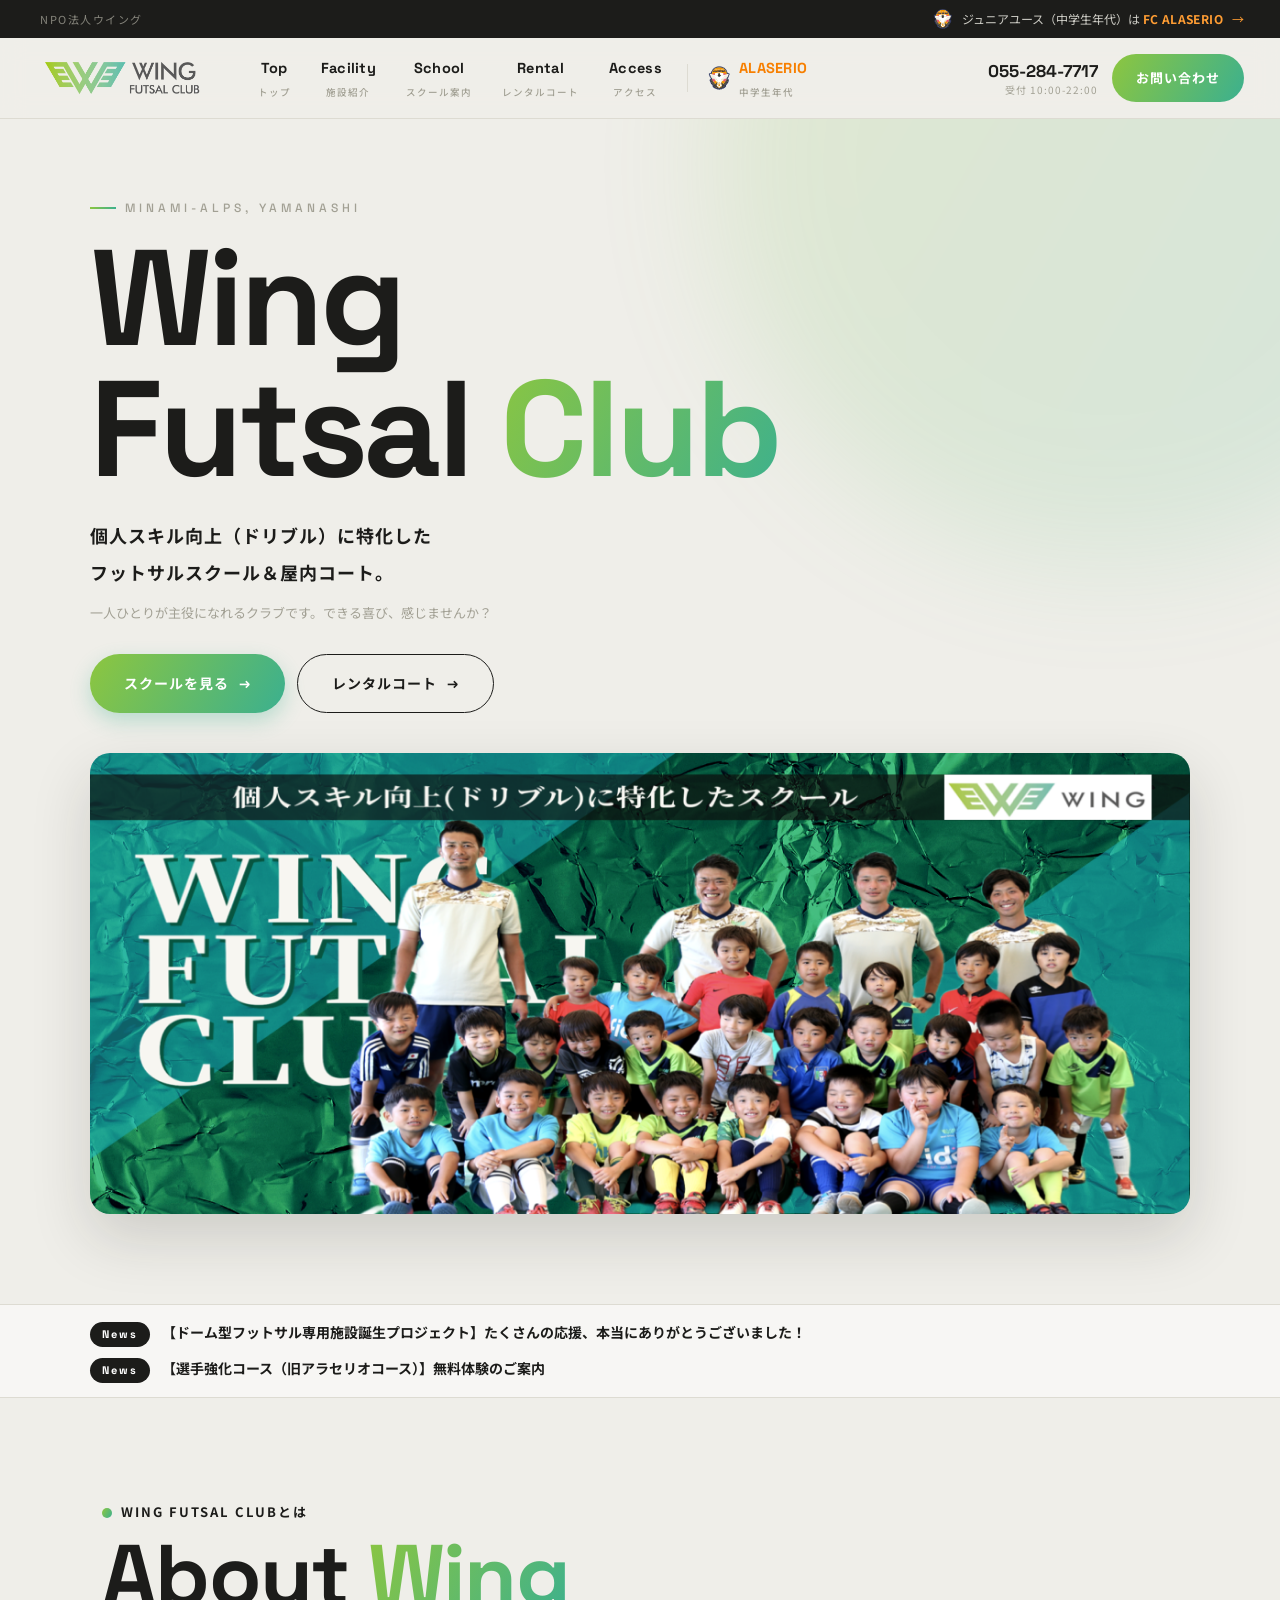
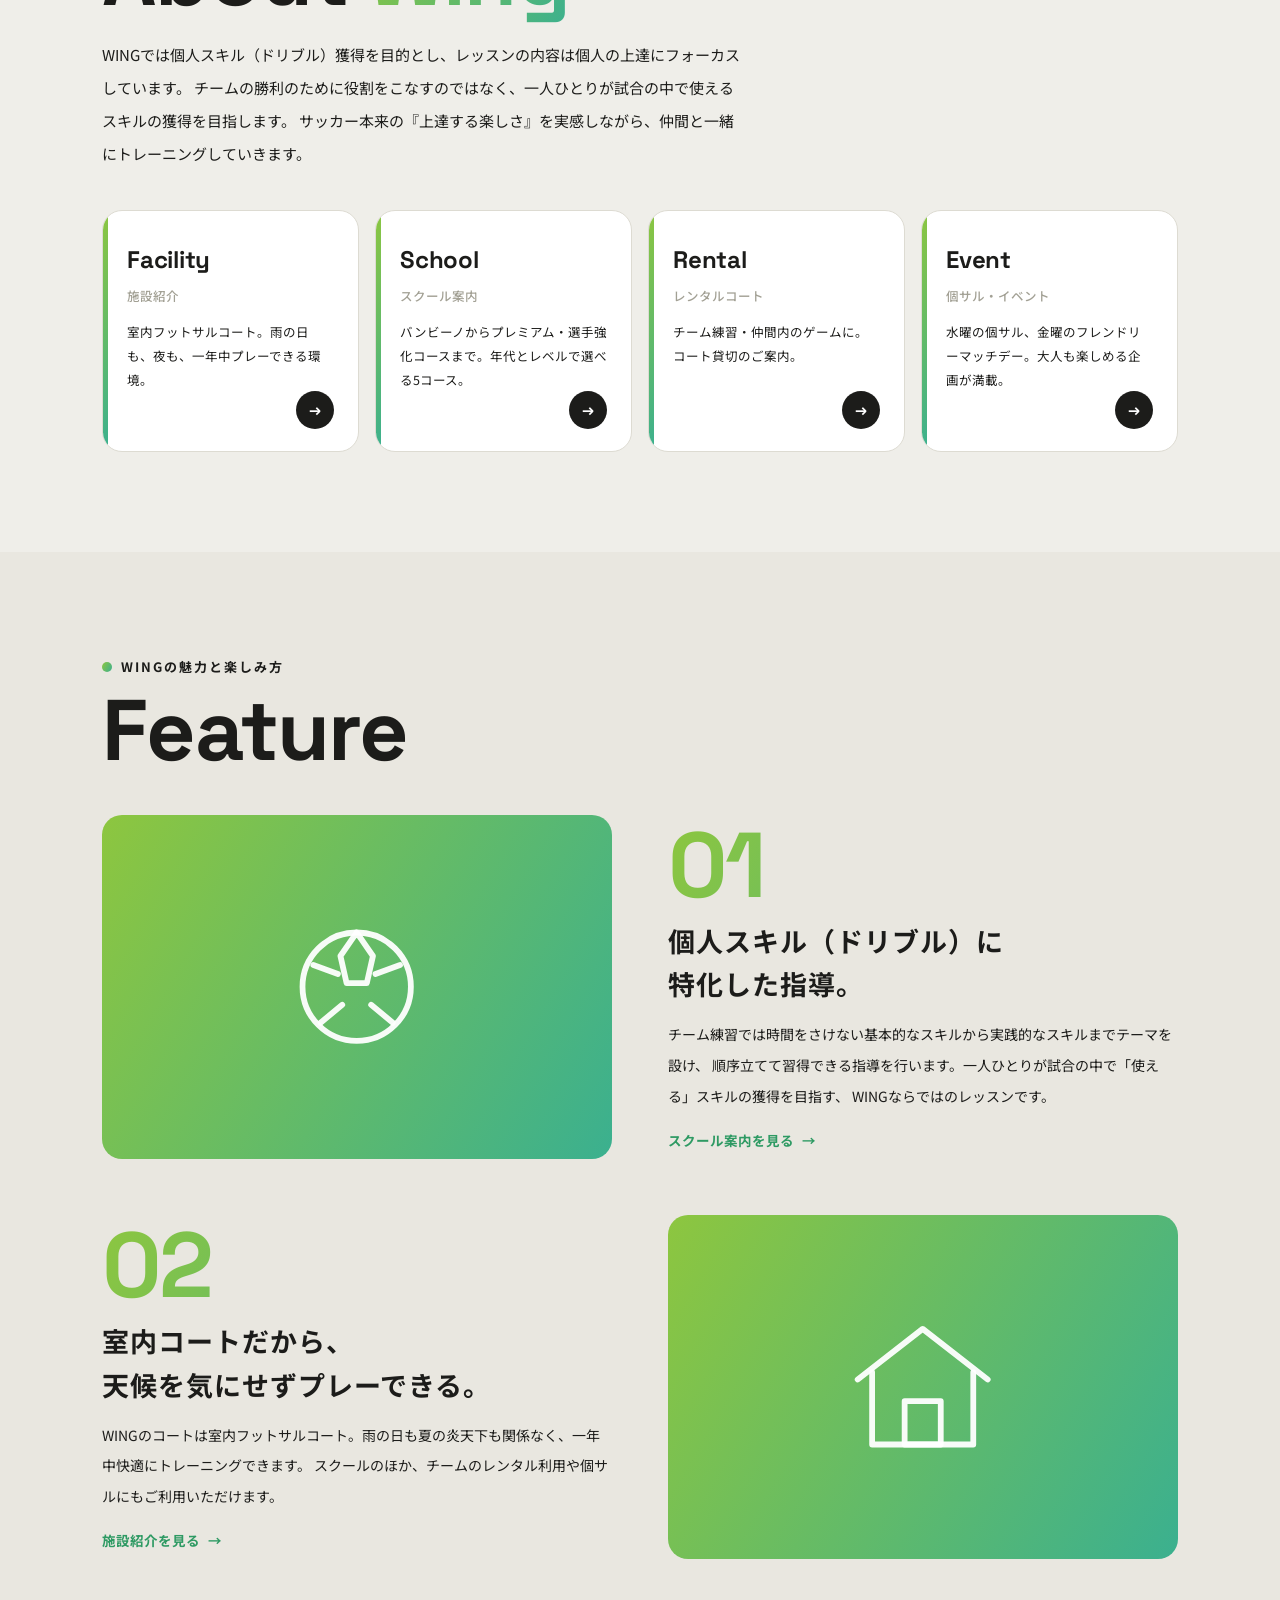
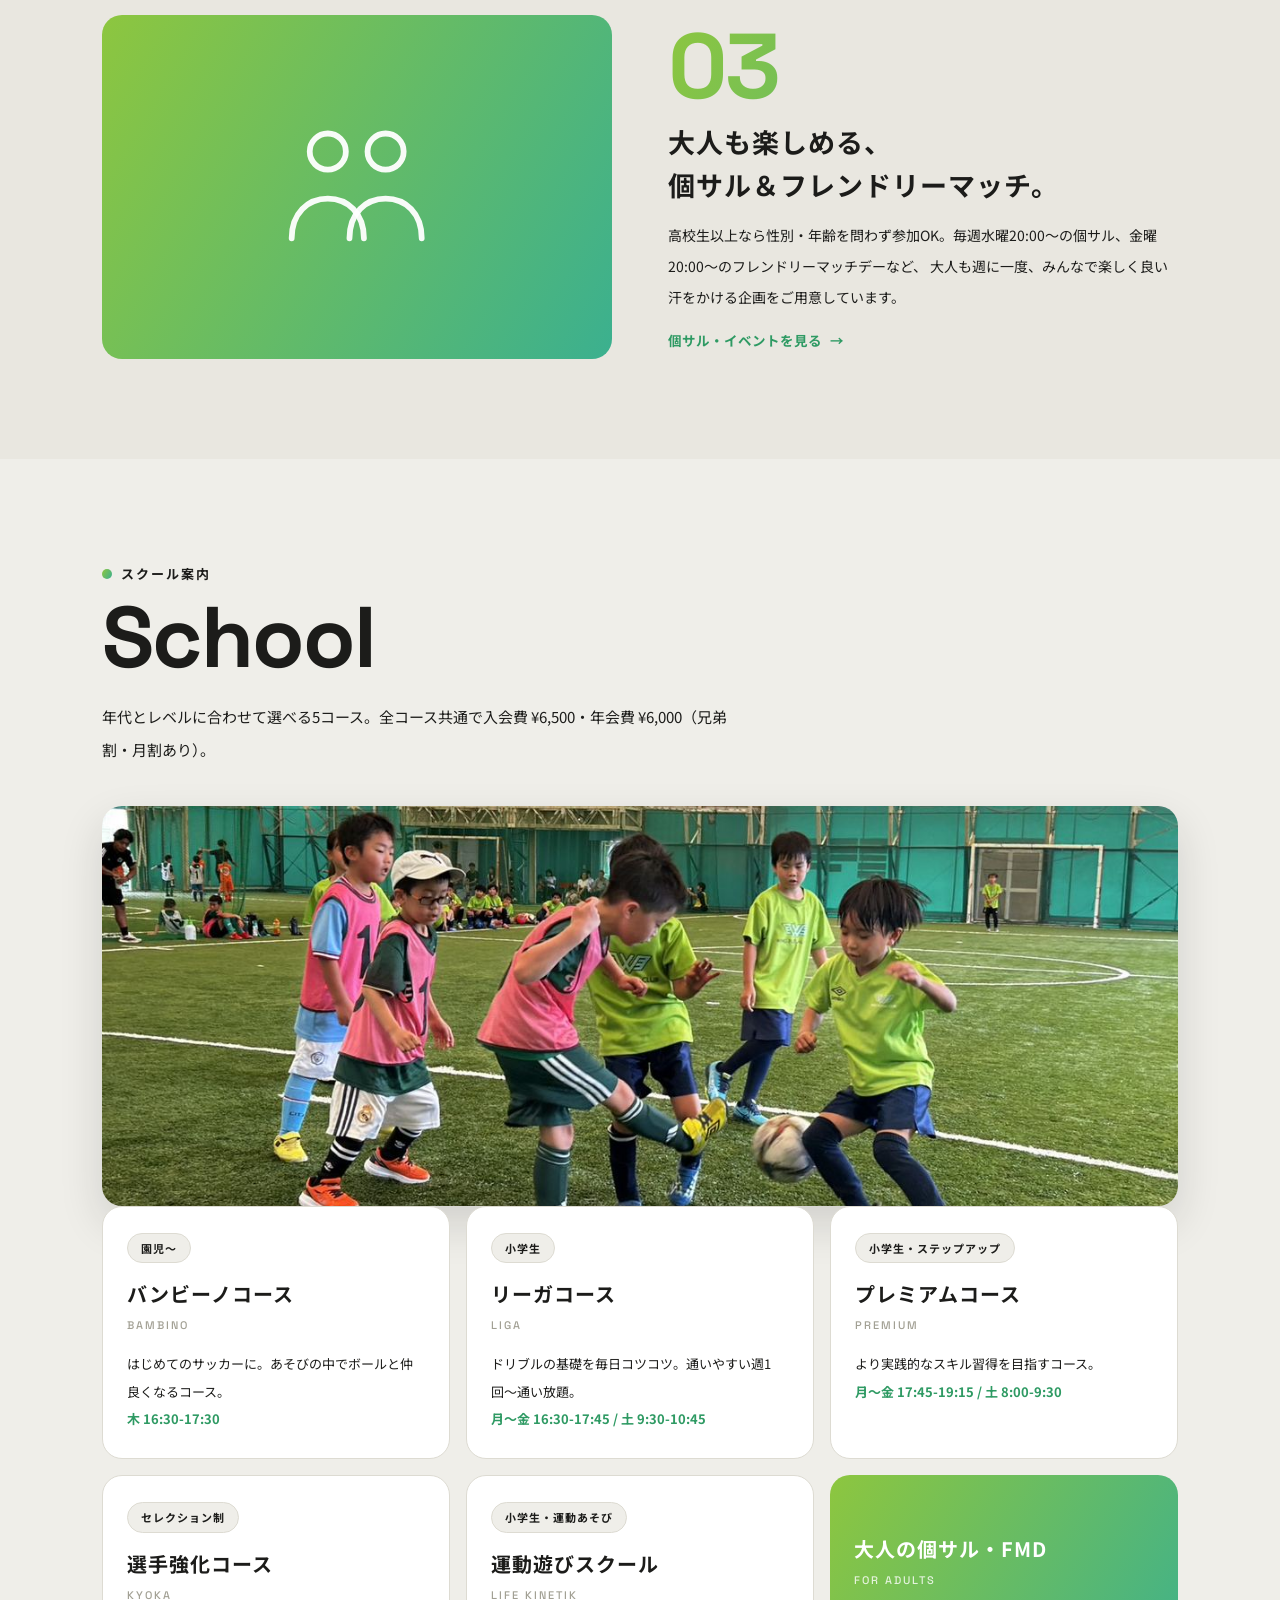
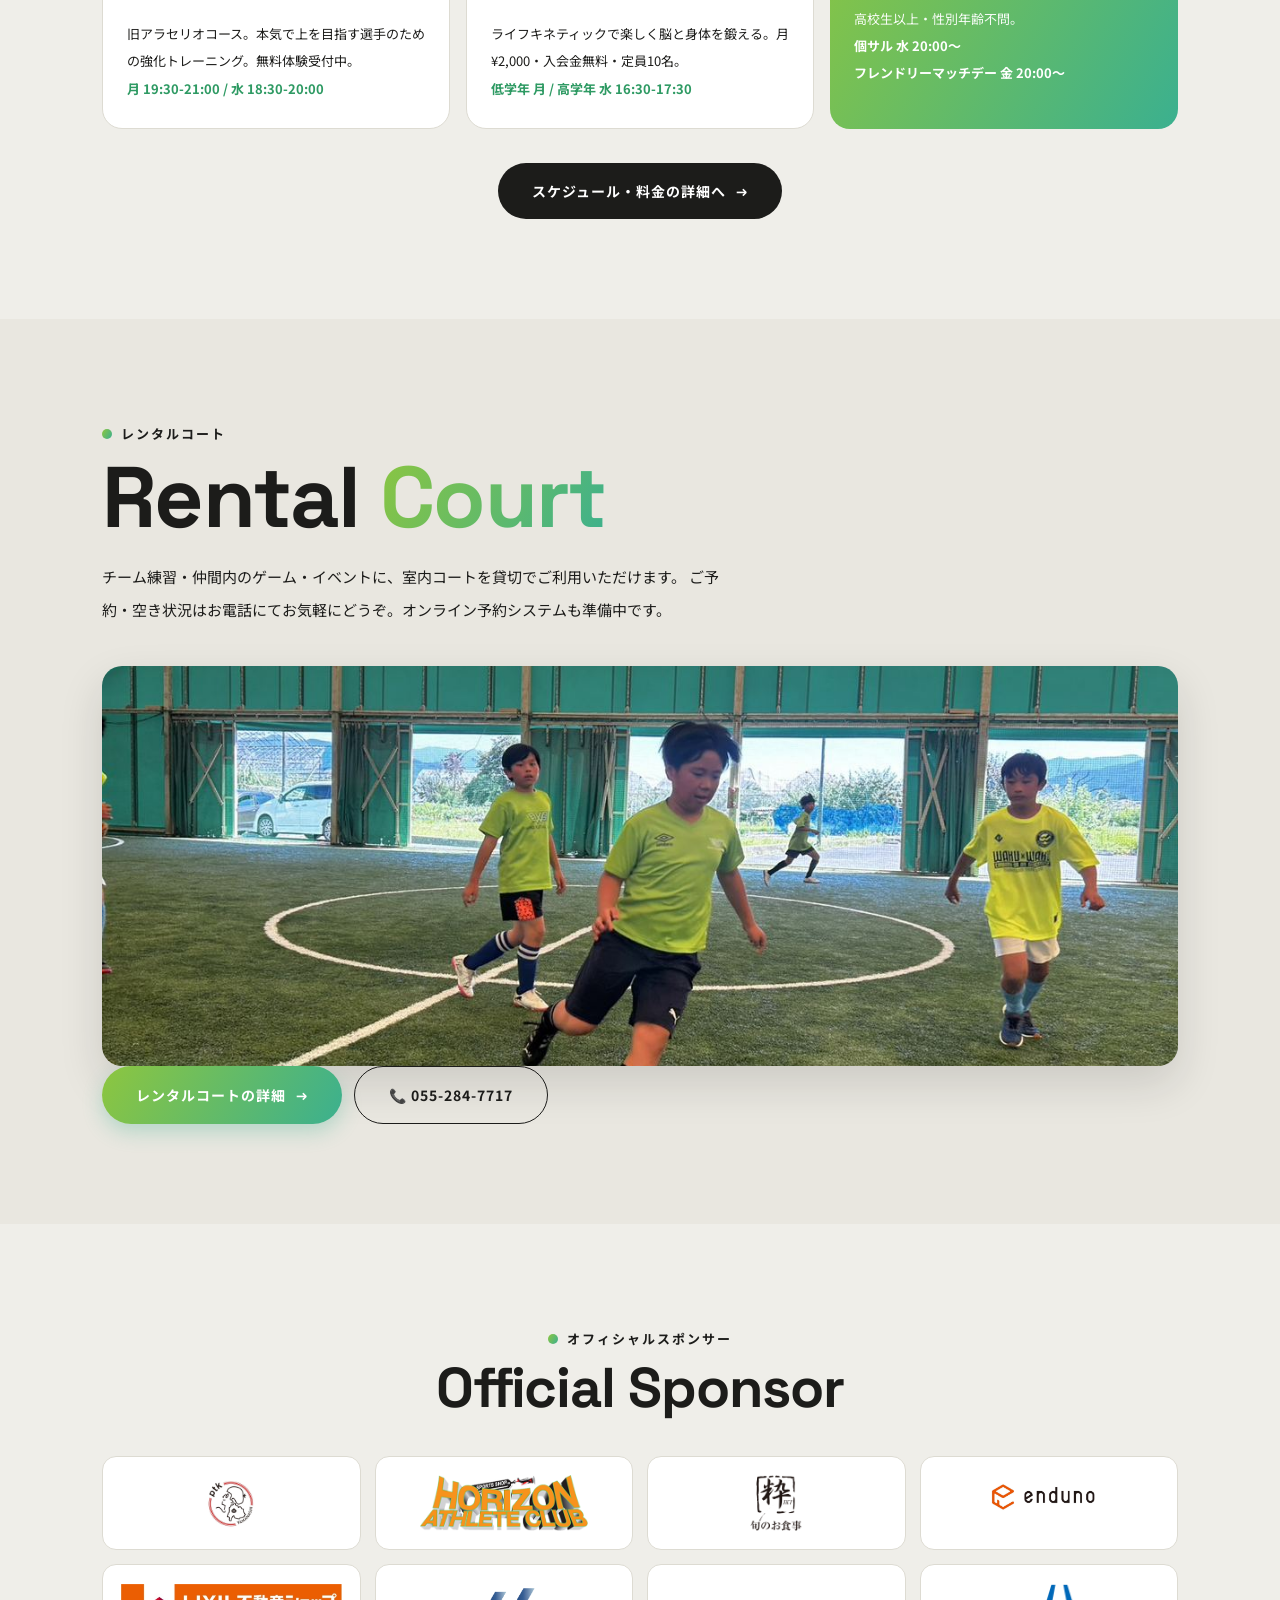
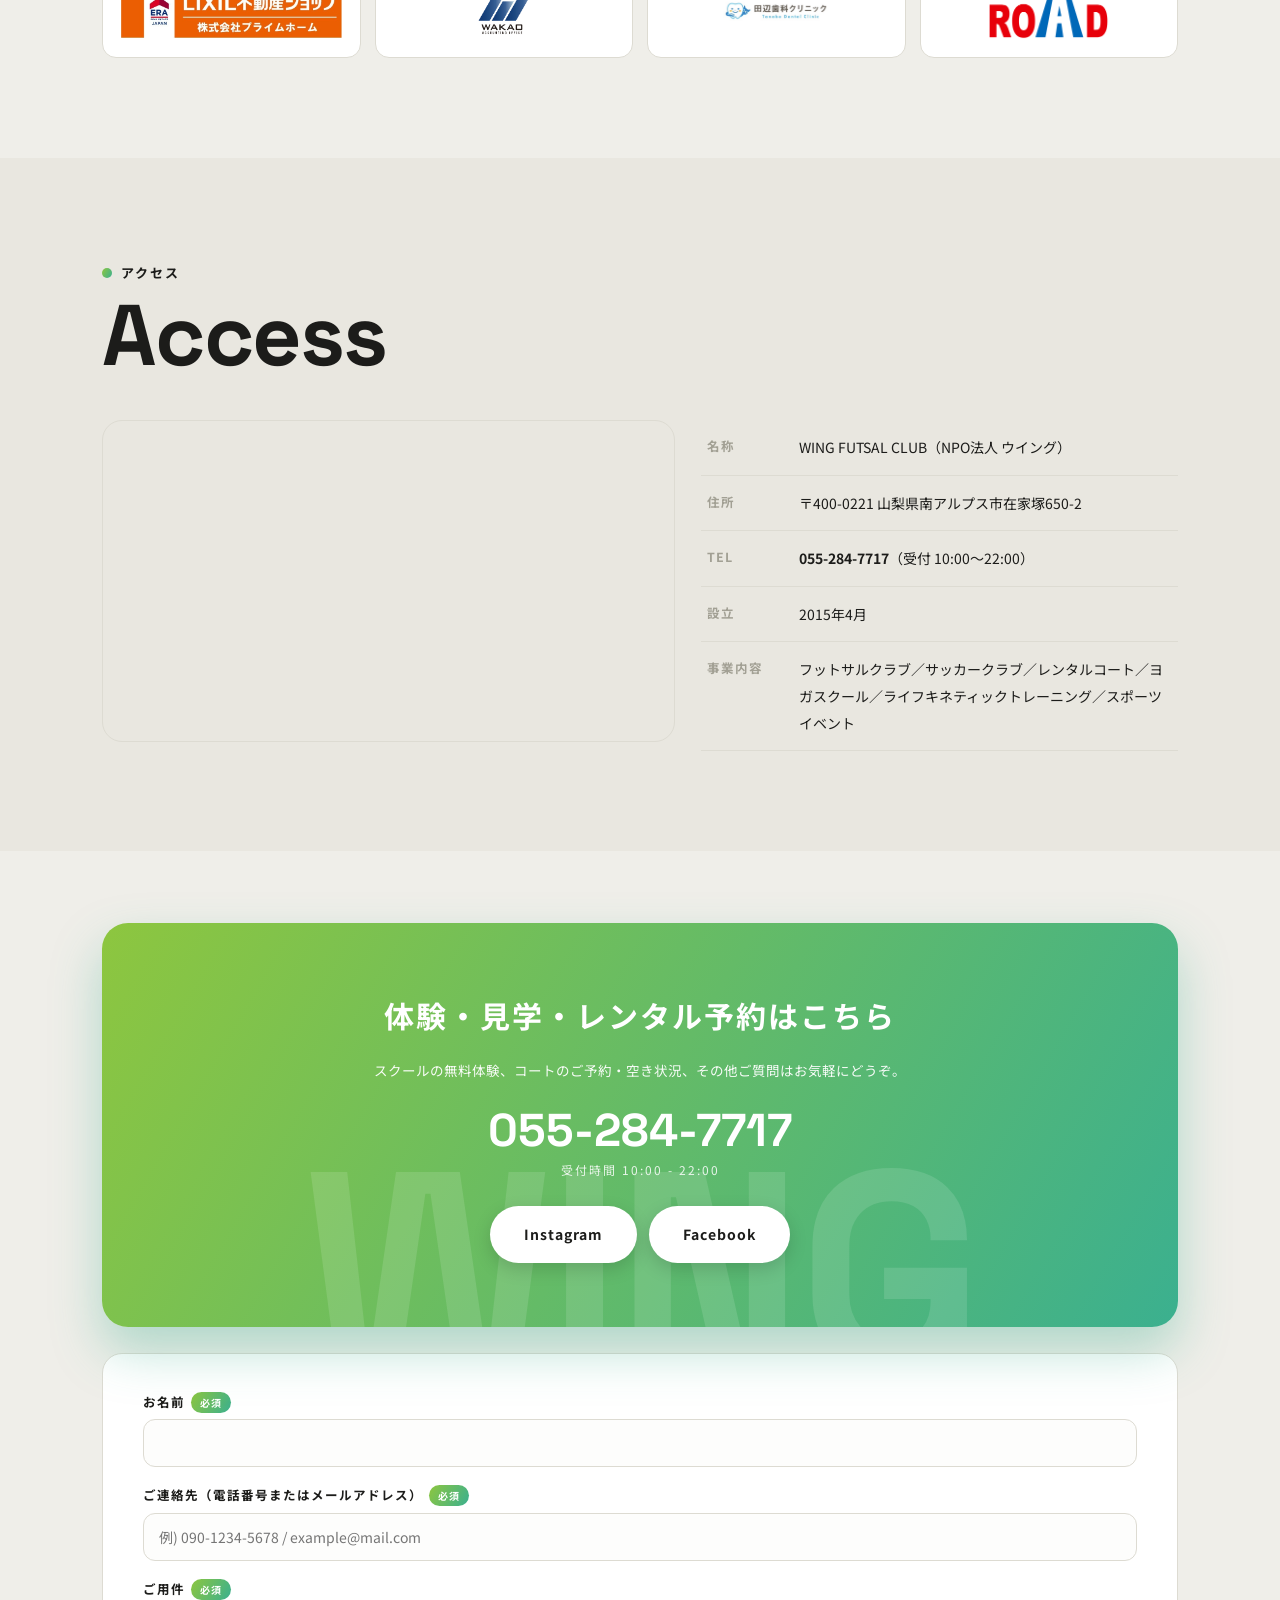
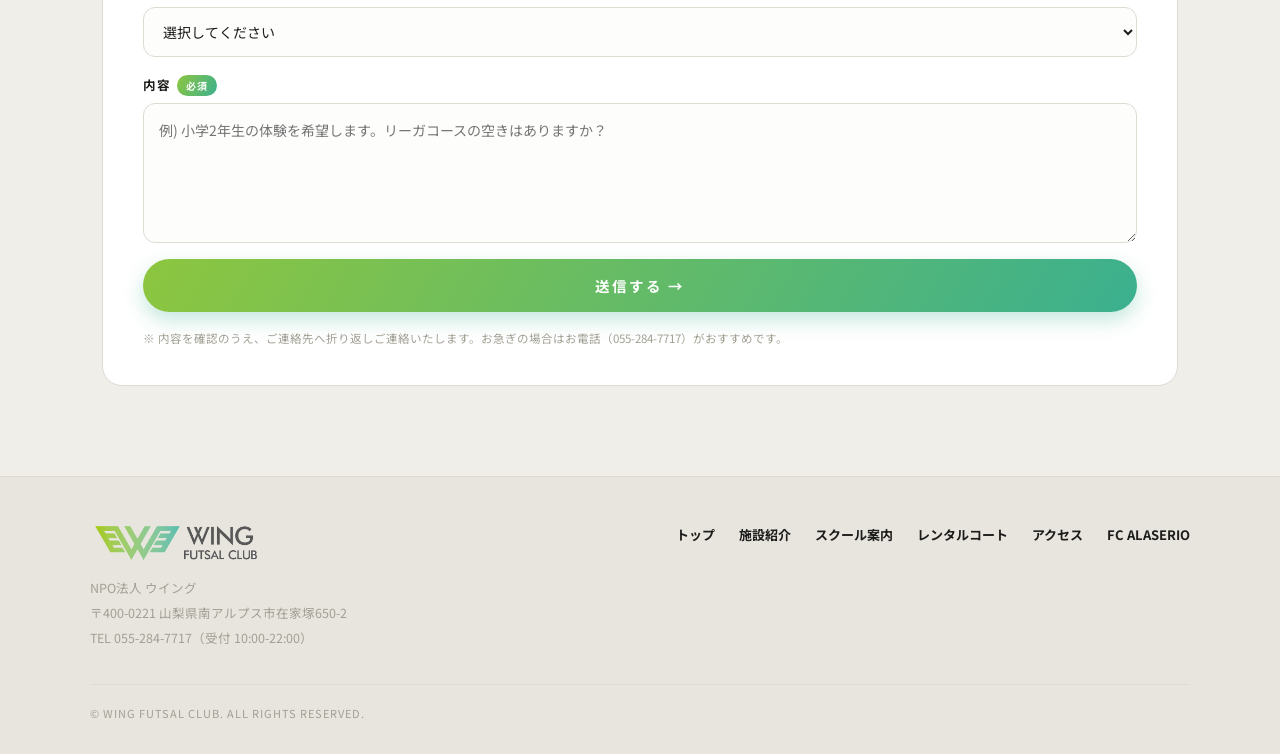
==== commit 1942d364: "ヘッダーナビの Access の横に FC ALASERIO の項目を追加 - 区切り線＋エンブレム＋オレンジの ALASERIO / 中学生年代 で他クラブと分かる見た目に - 1200px以上で表" ====
--- a/index.html
+++ b/index.html
@@ -13,7 +13,7 @@
   <link rel="preconnect" href="https://fonts.googleapis.com">
   <link rel="preconnect" href="https://fonts.gstatic.com" crossorigin>
   <link href="https://fonts.googleapis.com/css2?family=Space+Grotesk:wght@500;700&family=Noto+Sans+JP:wght@400;500;700;900&display=swap" rel="stylesheet">
-  <link rel="stylesheet" href="css/wing.css?v=20260909">
+  <link rel="stylesheet" href="css/wing.css?v=20260909b">
 </head>
 <body>
 
@@ -41,6 +41,10 @@
         <a href="school.html"><span class="n-en">School</span><span class="n-ja">スクール案内</span></a>
         <a href="rental.html"><span class="n-en">Rental</span><span class="n-ja">レンタルコート</span></a>
         <a href="index.html#access"><span class="n-en">Access</span><span class="n-ja">アクセス</span></a>
+        <a href="https://tabatatsu109-netizen.github.io/hp-1/" target="_blank" rel="noopener" class="nav-ala">
+          <img src="assets/alaserio-logo.png" alt="">
+          <span class="nav-ala-t"><span class="n-en">ALASERIO</span><span class="n-ja">中学生年代</span></span>
+        </a>
       </nav>
       <div class="hd-actions">
         <div class="hd-tel">
--- a/css/wing.css
+++ b/css/wing.css
@@ -458,3 +458,26 @@
 }
 .m-nav a.m-link--ala img { height: 32px; width: auto; }
 .m-nav a.m-link--ala .n-en { color: #f77f00; }
+
+/* ── ヘッダーナビ内の FC ALASERIO 導線（v1.3） ── */
+/* ヘッダーが詰まったときに文字が2行に折り返すのを防ぐ */
+.hd-nav .n-en, .hd-nav .n-ja, .hd-cta, .hd-tel .num { white-space: nowrap; }
+
+/* 768〜1199px はヘッダーの横幅が足りないため出さない（上部バーの導線で代替） */
+@media (min-width: 768px) {
+  .hd-nav > a.nav-ala { display: none; }
+}
+@media (min-width: 1200px) {
+  .hd-nav > a.nav-ala {
+    display: flex; position: relative; flex-direction: row; align-items: center; gap: 8px;
+    margin-left: 17px; padding-left: 12px; padding-right: 12px;
+  }
+  .hd-nav > a.nav-ala::before {
+    content: ''; position: absolute; left: -9px; top: 50%; transform: translateY(-50%);
+    width: 1px; height: 28px; background: var(--line);
+  }
+  .hd-nav > a.nav-ala img { height: 26px; width: auto; display: block; }
+  .nav-ala-t { display: flex; flex-direction: column; align-items: flex-start; gap: 1px; }
+  .hd-nav > a.nav-ala .n-en { color: #f77f00; }
+  .hd-nav > a.nav-ala:hover { background: rgba(247,127,0,0.10); }
+}
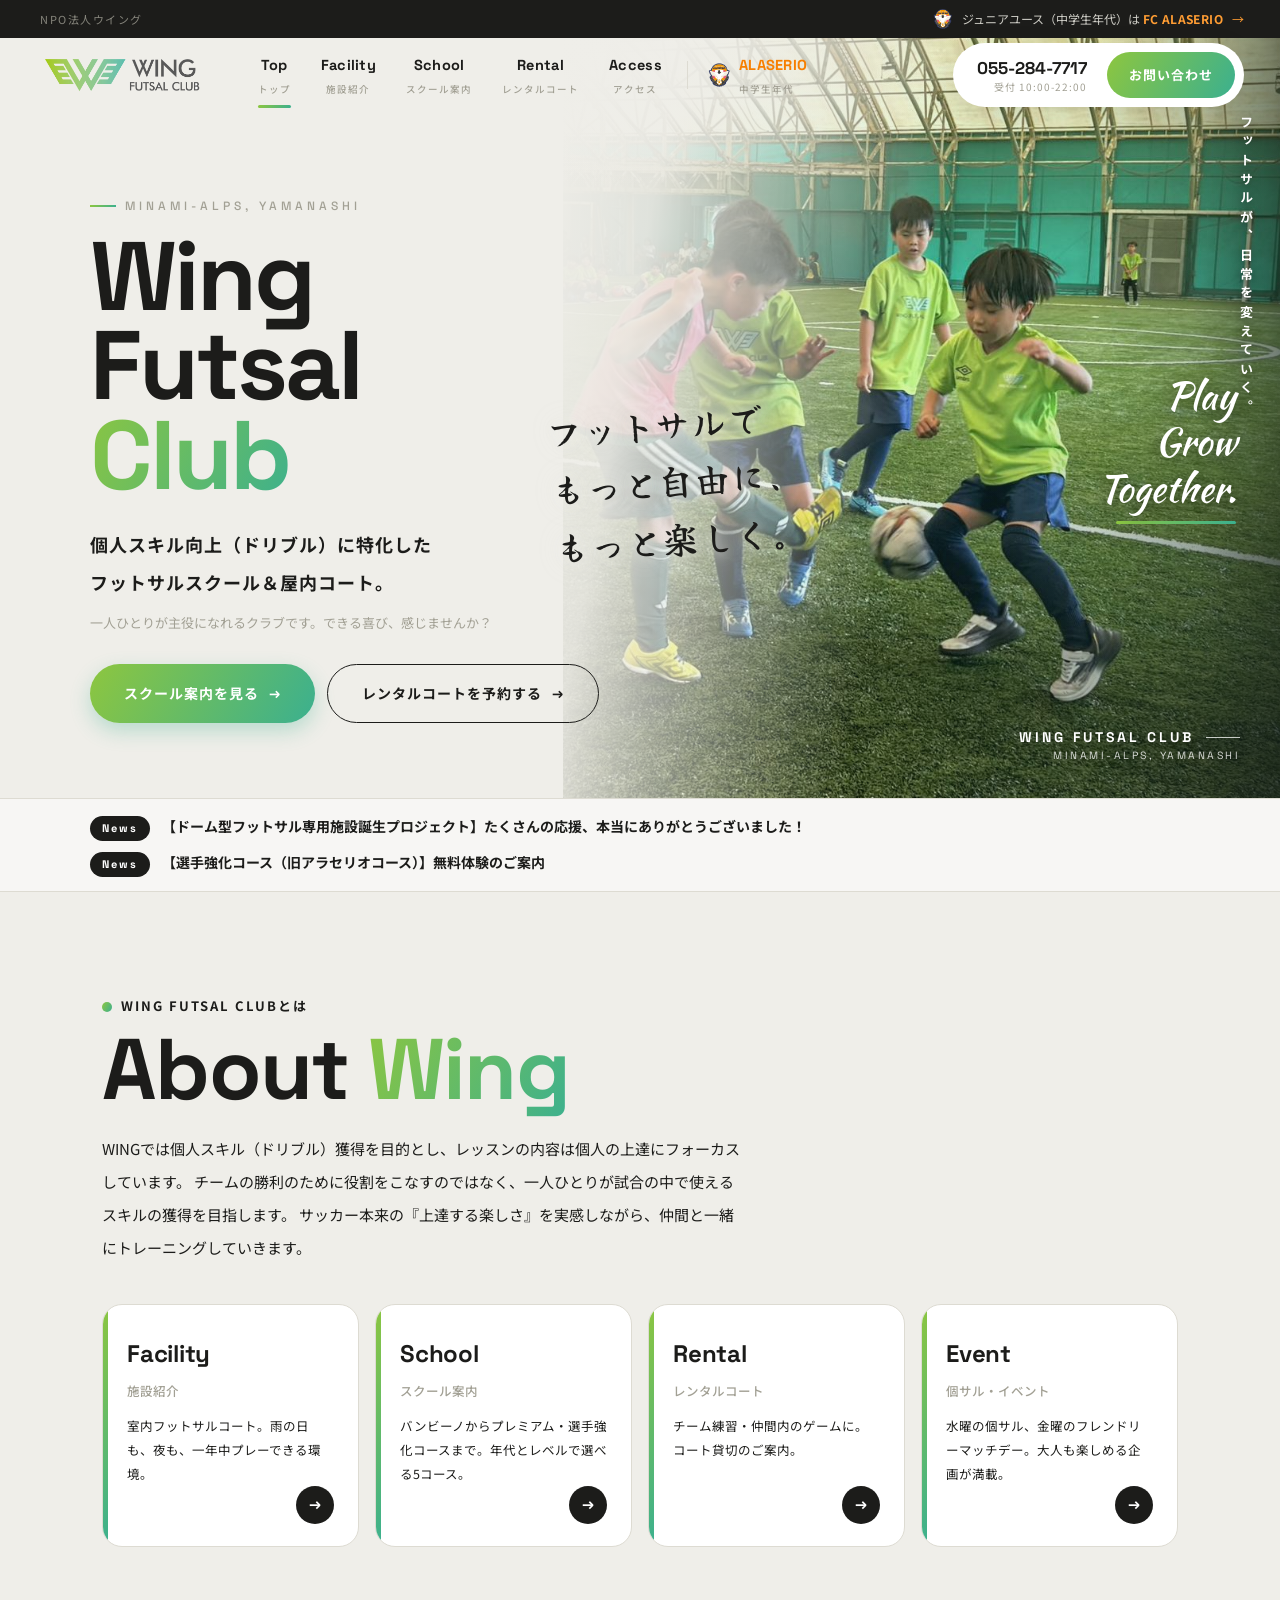
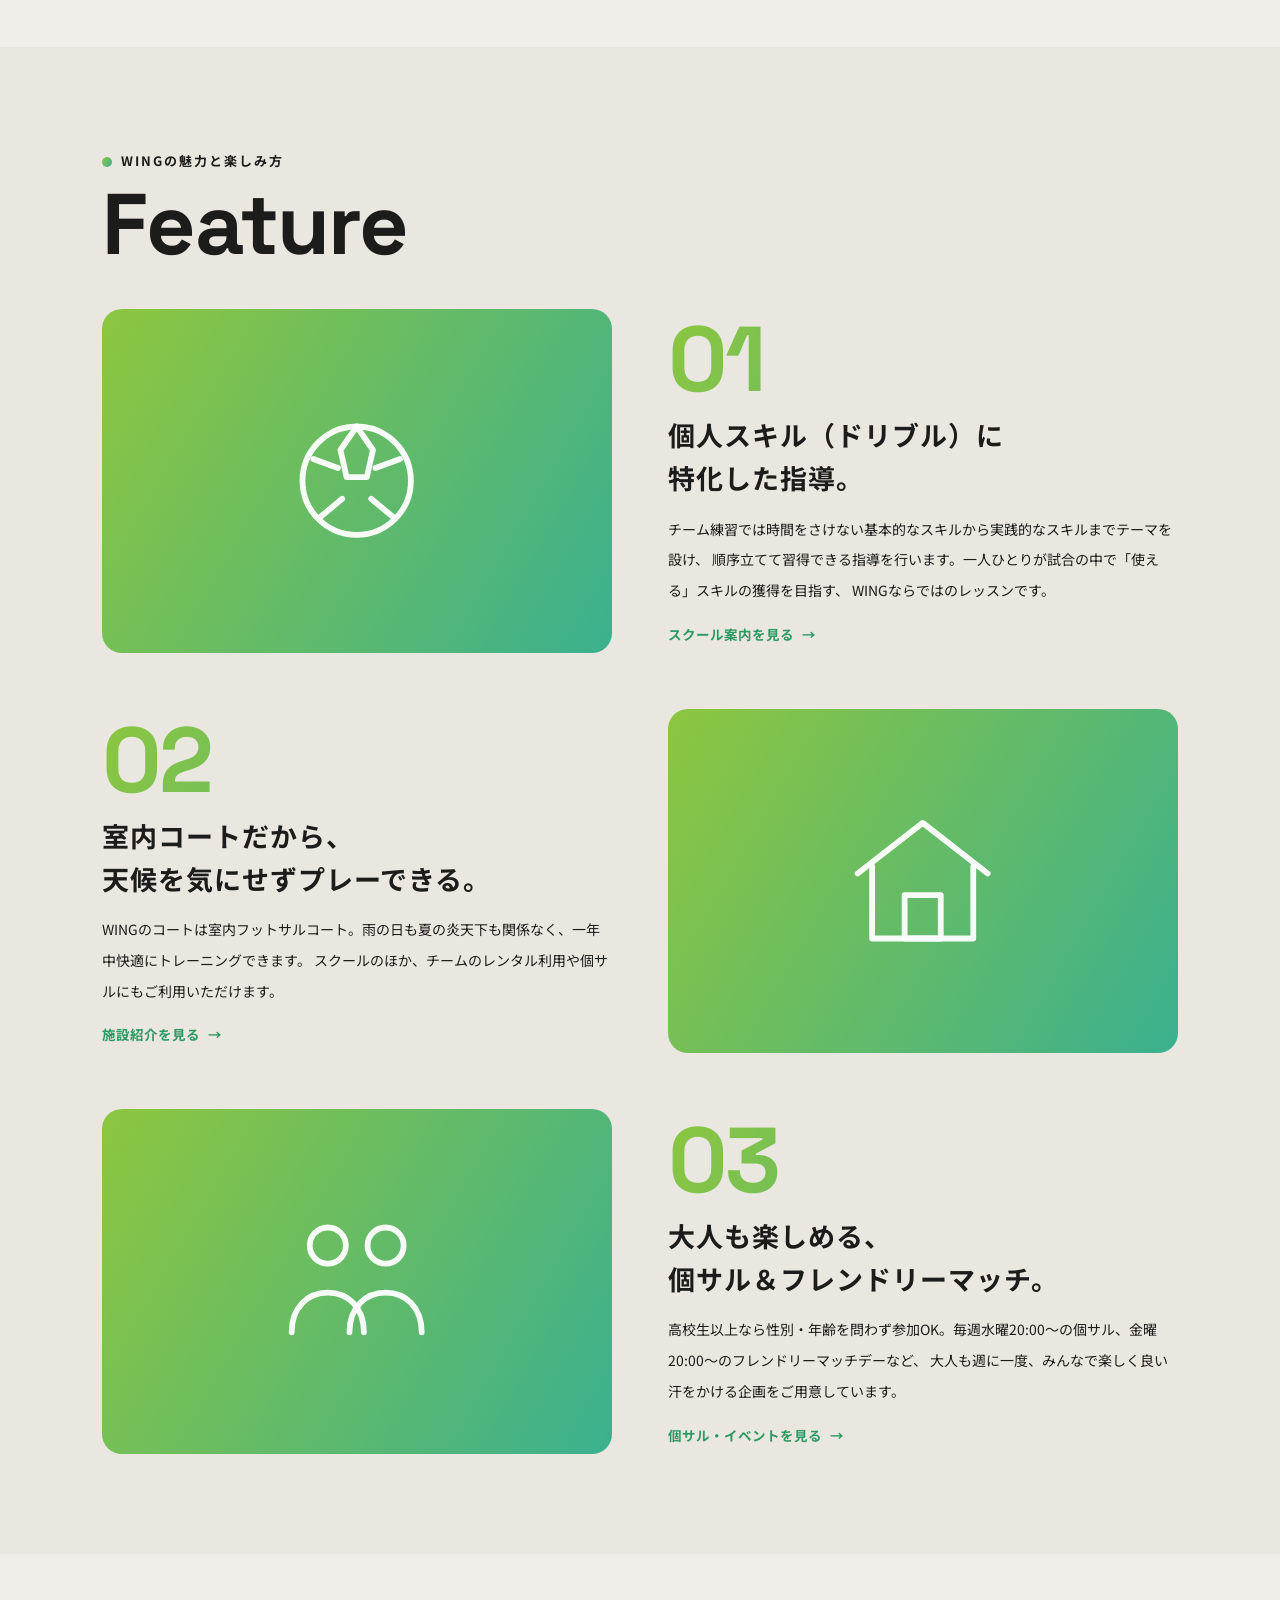
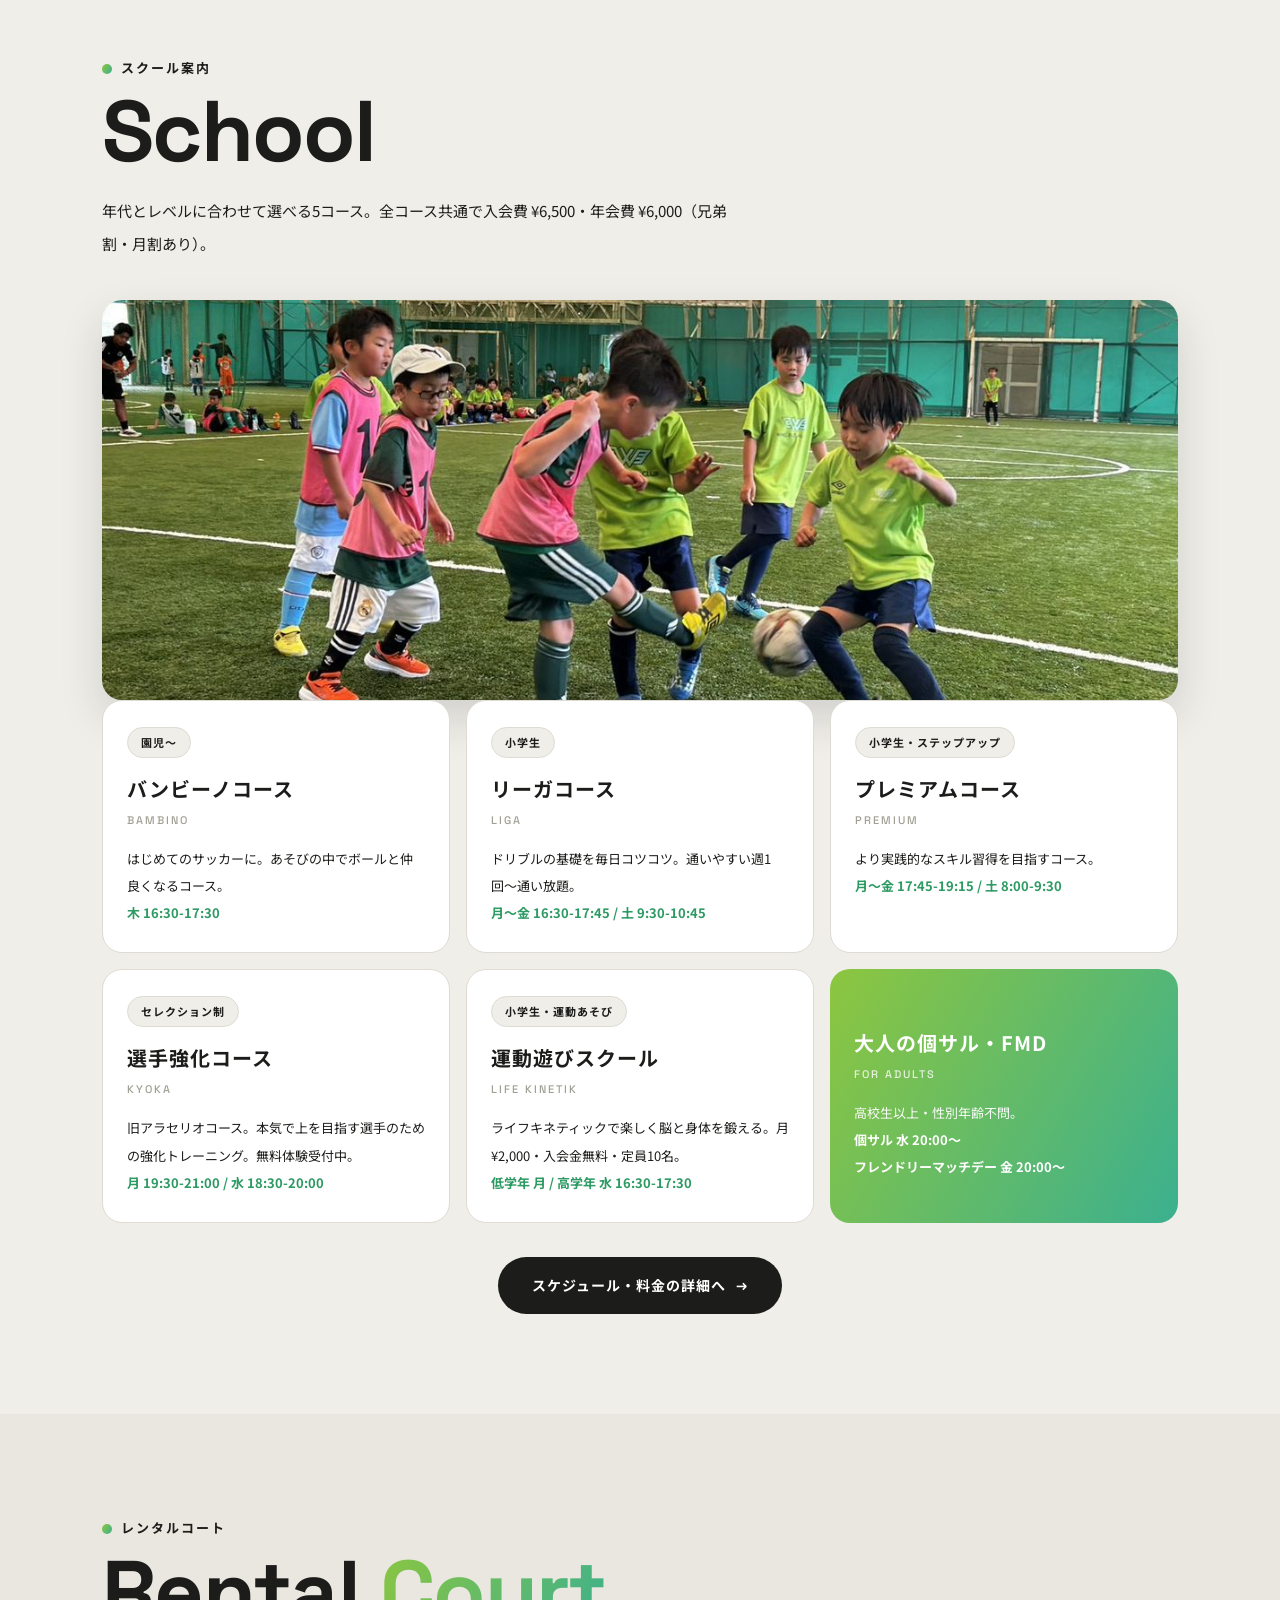
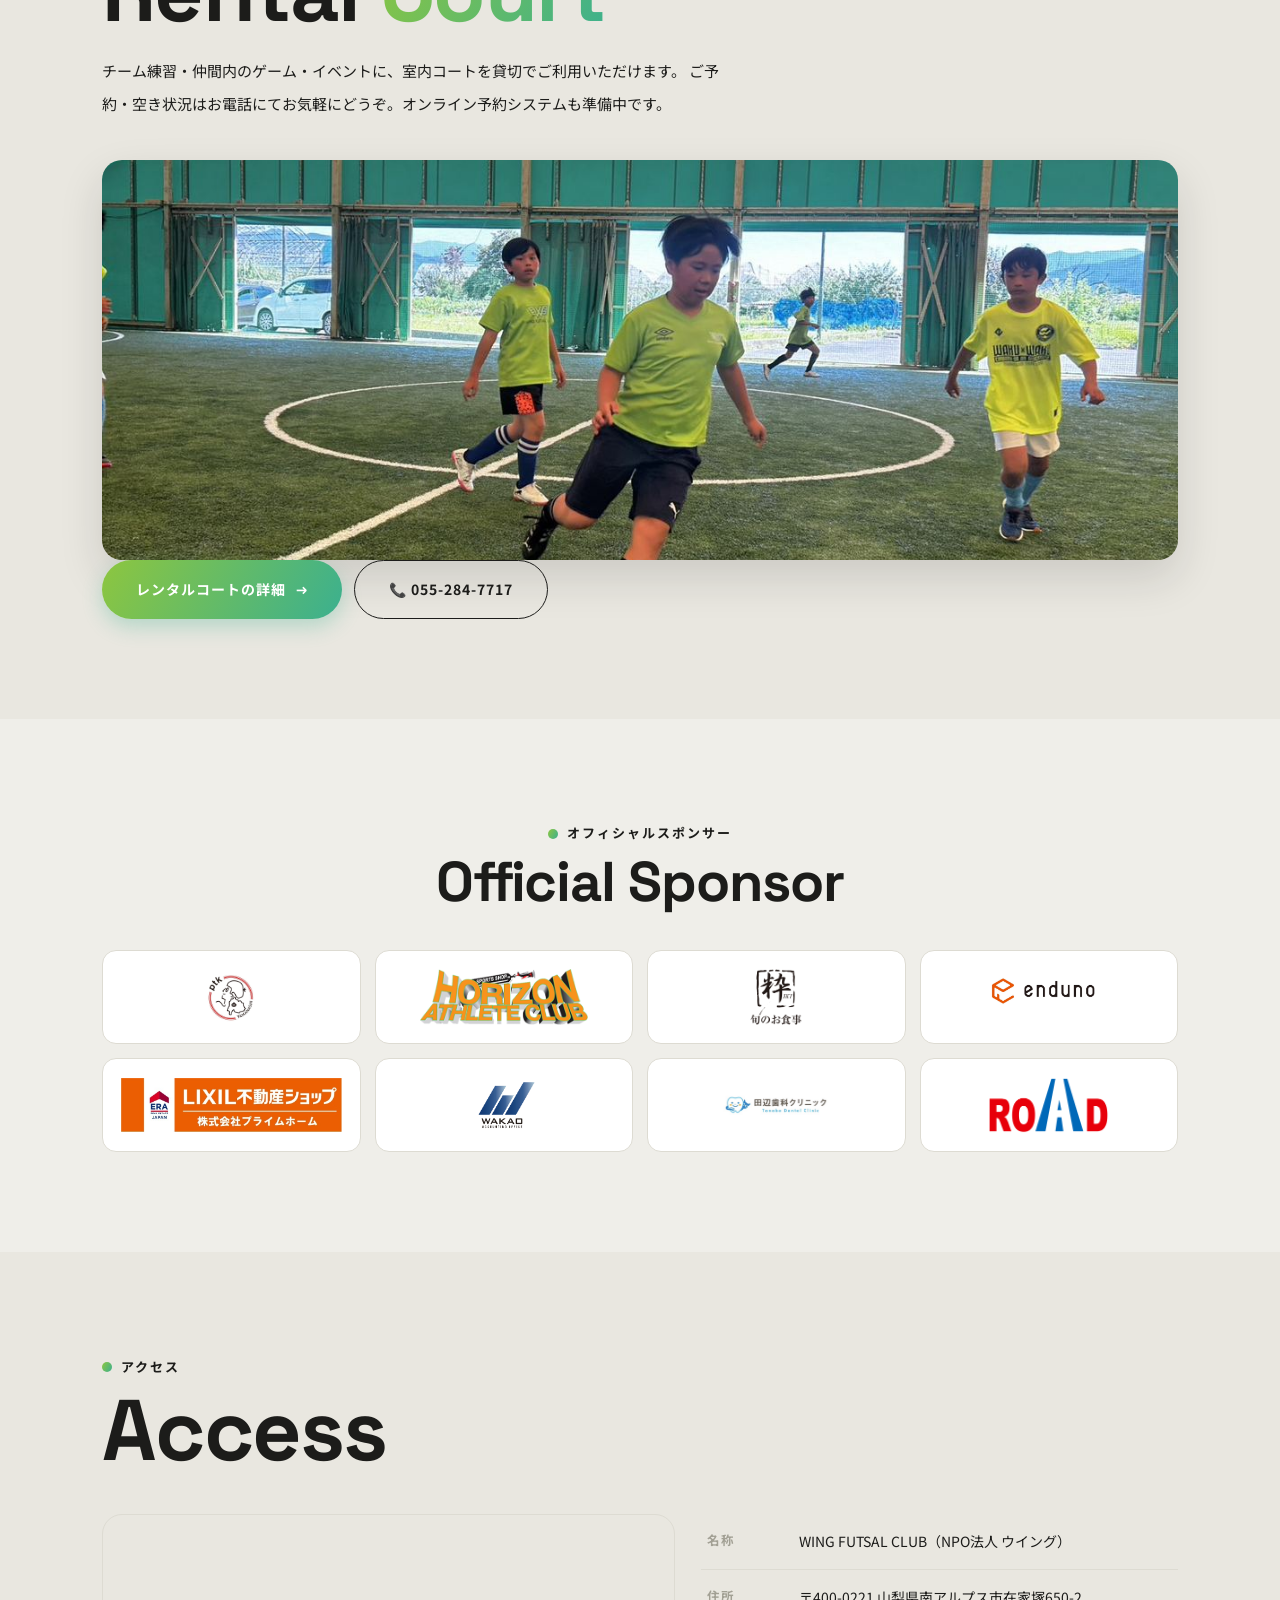
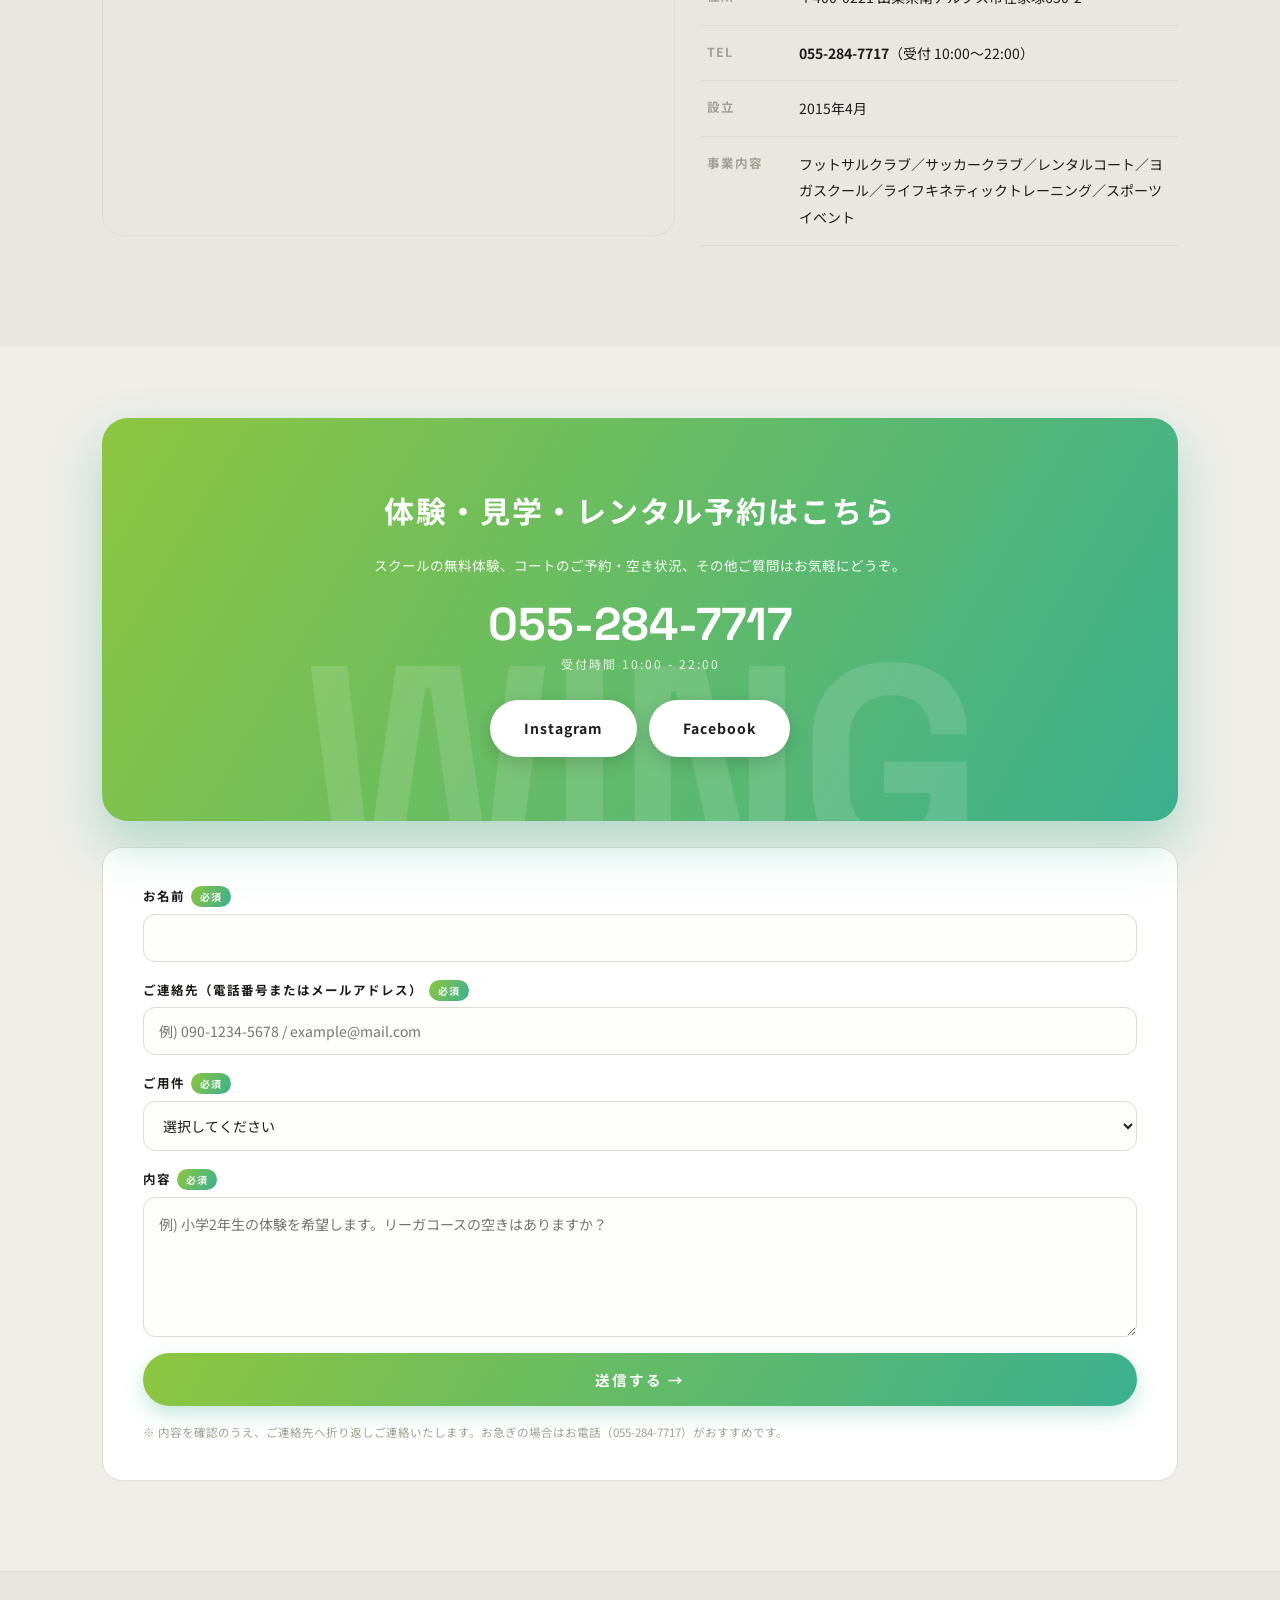
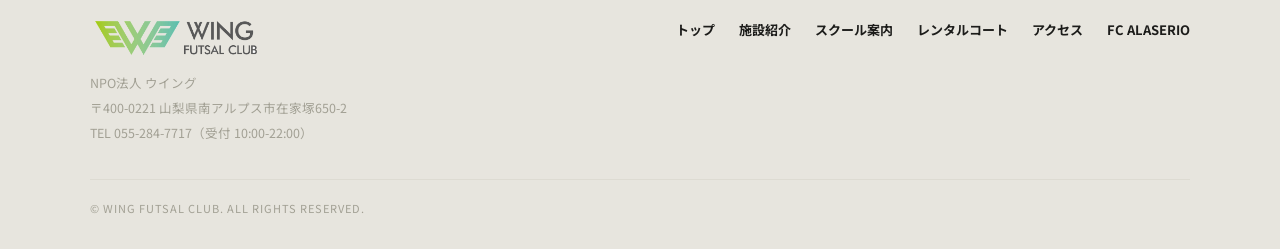
==== commit abe94a2b: "トップのヒーローを刷新（写真フルブリード＋筆文字コピー） - スクール写真を右半分にフルブリード配置し、ヘッダーの背後まで伸ばす - 左端をベージュへ溶かすグラデ＋WINGグリーンのトーンを重ねる -" ====
--- a/index.html
+++ b/index.html
@@ -12,10 +12,10 @@
   <meta property="og:type" content="website">
   <link rel="preconnect" href="https://fonts.googleapis.com">
   <link rel="preconnect" href="https://fonts.gstatic.com" crossorigin>
-  <link href="https://fonts.googleapis.com/css2?family=Space+Grotesk:wght@500;700&family=Noto+Sans+JP:wght@400;500;700;900&display=swap" rel="stylesheet">
-  <link rel="stylesheet" href="css/wing.css?v=20260909b">
+  <link href="https://fonts.googleapis.com/css2?family=Space+Grotesk:wght@500;700&family=Noto+Sans+JP:wght@400;500;700;900&family=Yuji+Syuku&family=Kaushan+Script&display=swap" rel="stylesheet">
+  <link rel="stylesheet" href="css/wing.css?v=20260909f">
 </head>
-<body>
+<body class="is-top">
 
   <!-- ヘッダー -->
   <!-- 上部バー: 姉妹クラブ FC ALASERIO への導線 -->
@@ -36,7 +36,7 @@
         <img src="assets/logo.png" alt="WING FUTSAL CLUB ロゴ">
       </a>
       <nav class="hd-nav">
-        <a href="index.html"><span class="n-en">Top</span><span class="n-ja">トップ</span></a>
+        <a href="index.html" class="on"><span class="n-en">Top</span><span class="n-ja">トップ</span></a>
         <a href="facility.html"><span class="n-en">Facility</span><span class="n-ja">施設紹介</span></a>
         <a href="school.html"><span class="n-en">School</span><span class="n-ja">スクール案内</span></a>
         <a href="rental.html"><span class="n-en">Rental</span><span class="n-ja">レンタルコート</span></a>
@@ -82,15 +82,19 @@
   <section class="hero">
     <div class="hero-inner">
       <div class="hero-kicker">Minami-Alps, Yamanashi</div>
-      <h1 class="hero-title">Wing<br>Futsal <span class="grn">Club</span></h1>
+      <h1 class="hero-title">Wing<br>Futsal<br><span class="grn">Club</span></h1>
       <p class="hero-copy">個人スキル向上（ドリブル）に特化した<br>フットサルスクール＆屋内コート。</p>
       <p class="hero-sub">一人ひとりが主役になれるクラブです。できる喜び、感じませんか？</p>
       <div class="hero-ctas">
-        <a href="school.html" class="btn btn-grn">スクールを見る <span class="ar">→</span></a>
-        <a href="rental.html" class="btn btn-line">レンタルコート <span class="ar">→</span></a>
-      </div>
-      <div class="hero-photo rv"><img src="assets/hero.png" alt="WING FUTSAL CLUB のコーチとスクール生"></div>
-    </div>
+        <a href="school.html" class="btn btn-grn">スクール案内を見る <span class="ar">→</span></a>
+        <a href="rental.html" class="btn btn-line">レンタルコートを予約する <span class="ar">→</span></a>
+      </div>
+    </div>
+    <div class="hero-media" role="img" aria-label="WING FUTSAL CLUB の屋内コートでプレーするスクール生"></div>
+    <p class="hero-brush" aria-hidden="true">フットサルで<br>もっと自由に、<br>もっと楽しく。</p>
+    <p class="hero-vert" aria-hidden="true">フットサルが、日常を変えていく。</p>
+    <p class="hero-script" aria-hidden="true">Play<br>Grow<br>Together.</p>
+    <div class="hero-mark" aria-hidden="true"><b>WING FUTSAL CLUB</b><span>MINAMI-ALPS, YAMANASHI</span></div>
   </section>
 
   <!-- ニュース行 -->
@@ -385,6 +389,15 @@
     document.getElementById('hamburger-btn').addEventListener('click', function(){ mobileNav.classList.add('open'); });
     document.getElementById('mobile-nav-close').addEventListener('click', function(){ mobileNav.classList.remove('open'); });
     mobileNav.querySelectorAll('a').forEach(function(a){ a.addEventListener('click', function(){ mobileNav.classList.remove('open'); }); });
+    // トップのヘッダー: 少しスクロールしたら下地を出す（ヒーロー写真に重ねているため）
+    (function(){
+      var hd = document.querySelector('.hd');
+      if (!hd || !document.body.classList.contains('is-top')) return;
+      var sync = function(){ hd.classList.toggle('scrolled', window.scrollY > 40); };
+      sync();
+      window.addEventListener('scroll', sync, { passive: true });
+    })();
+
     // スクロールリビール
     var io = new IntersectionObserver(function(es){ es.forEach(function(e){ if(e.isIntersecting){ e.target.classList.add('on'); io.unobserve(e.target); } }); }, { threshold: 0.1 });
     document.querySelectorAll('.rv').forEach(function(el){ io.observe(el); });
--- a/css/wing.css
+++ b/css/wing.css
@@ -481,3 +481,135 @@
   .hd-nav > a.nav-ala .n-en { color: #f77f00; }
   .hd-nav > a.nav-ala:hover { background: rgba(247,127,0,0.10); }
 }
+
+/* ============================================================
+   ヒーロー v2（写真フルブリード＋筆文字）— トップのみ
+   ============================================================ */
+/* モバイル: 見出し → 写真の帯 の縦積み */
+.hero-media {
+  position: relative; margin: 32px -20px 0; height: 66vw; max-height: 400px;
+  background: url('../assets/hero-court.jpg') center 40% / cover no-repeat;
+}
+.hero-brush, .hero-vert, .hero-script, .hero-mark { display: none; }
+
+@media (min-width: 1024px) {
+  .hero { padding: 0; min-height: min(86vh, 760px); display: flex; align-items: center; }
+  .hero::before { display: none; }
+  .hero-inner { position: relative; z-index: 2; width: 100%; }
+  .hero-title { font-size: clamp(84px, 7.6vw, 124px); line-height: 0.92; }
+  .hero-copy { margin-top: 26px; }
+
+  /* 写真を右半分にフルブリード */
+  .hero-media {
+    position: absolute; inset: 0 0 0 44%; margin: 0; height: auto; max-height: none;
+    background-position: center 42%;
+  }
+  /* 左端をベージュへ溶かす＋WINGグリーンのトーン */
+  .hero-media::before {
+    content: ''; position: absolute; inset: 0;
+    background:
+      linear-gradient(100deg, var(--bg) 0%, rgba(239,238,233,0.92) 14%, rgba(239,238,233,0) 48%),
+      linear-gradient(205deg, rgba(141,198,63,0.20), rgba(59,176,143,0.12) 55%, rgba(0,0,0,0) 100%);
+  }
+  /* 白い文字を載せるところだけ暗く落とす */
+  .hero-media::after {
+    content: ''; position: absolute; inset: 0;
+    background:
+      radial-gradient(115% 85% at 100% 100%, rgba(18,28,22,0.58) 0%, rgba(18,28,22,0.20) 40%, rgba(0,0,0,0) 68%),
+      radial-gradient(70% 45% at 100% 0%, rgba(18,28,22,0.42) 0%, rgba(0,0,0,0) 62%);
+  }
+
+  .hero-brush, .hero-vert, .hero-script, .hero-mark { display: block; position: absolute; z-index: 3; }
+
+  /* 筆文字のキャッチ（写真の溶け込み部分に重ねる） */
+  .hero-brush {
+    left: 43%; top: 47%; transform: rotate(-4deg);
+    font-family: 'Yuji Syuku', 'Noto Sans JP', serif;
+    font-size: clamp(26px, 2.5vw, 38px); line-height: 1.6; color: var(--ink);
+    text-shadow: 0 2px 12px rgba(239,238,233,0.85), 0 0 26px rgba(239,238,233,0.7);
+  }
+  /* 右端の縦書き */
+  .hero-vert {
+    right: 26px; top: 10%; writing-mode: vertical-rl; text-orientation: upright;
+    font-size: 13px; letter-spacing: 5px; font-weight: 500; color: #fff;
+    text-shadow: 0 2px 10px rgba(0,0,0,0.5);
+  }
+  /* 手書き風スクリプト */
+  .hero-script {
+    right: 44px; top: 44%; text-align: right;
+    font-family: 'Kaushan Script', cursive; font-weight: 400;
+    font-size: clamp(30px, 3vw, 44px); line-height: 1.2; color: #fff;
+    text-shadow: 0 3px 16px rgba(0,0,0,0.45);
+  }
+  .hero-script::after {
+    content: ''; display: block; margin-left: auto; margin-top: 10px;
+    width: 120px; height: 3px; background: var(--grad); border-radius: 2px;
+  }
+  /* 右下のクラブ表記 */
+  .hero-mark { right: 40px; bottom: 34px; text-align: right; color: #fff; line-height: 1.5; }
+  .hero-mark b {
+    display: inline-flex; align-items: center; gap: 12px;
+    font-family: var(--font-en); font-weight: 700; font-size: 14px; letter-spacing: 3px;
+    text-shadow: 0 2px 10px rgba(0,0,0,0.5);
+  }
+  .hero-mark b::after { content: ''; width: 34px; height: 1px; background: rgba(255,255,255,0.75); }
+  .hero-mark span {
+    display: block; font-family: var(--font-en); font-size: 10.5px; letter-spacing: 2.5px;
+    color: rgba(255,255,255,0.82); text-shadow: 0 2px 8px rgba(0,0,0,0.5);
+  }
+}
+
+/* ── ヒーロー v2 の微調整 ── */
+@media (min-width: 1024px) {
+  /* 写真をやや寄せて迫力を出す */
+  .hero-media { background-size: 118% auto; background-position: 58% 44%; }
+  /* 右上の縦書きが読めるよう、その周りだけ更に落とす */
+  .hero-media::after {
+    background:
+      radial-gradient(115% 85% at 100% 100%, rgba(18,28,22,0.60) 0%, rgba(18,28,22,0.22) 40%, rgba(0,0,0,0) 68%),
+      linear-gradient(to left, rgba(18,28,22,0.55) 0%, rgba(18,28,22,0.18) 12%, rgba(0,0,0,0) 26%);
+  }
+  .hero-brush { font-size: clamp(28px, 2.8vw, 42px); }
+  .hero-vert { right: 22px; letter-spacing: 6px; font-weight: 700; }
+}
+
+/* ── ヘッダー：電話＋CTAを白いカードにまとめる（モックの見た目） ── */
+@media (min-width: 768px) {
+  .hd { background: transparent; backdrop-filter: none; border-bottom: none; }
+  .hd-inner { height: 74px; }
+  .hd-actions {
+    background: #fff; border-radius: 999px; padding: 9px 9px 9px 24px; gap: 16px;
+    box-shadow: 0 10px 30px rgba(28,28,26,0.13);
+  }
+  .hd-cta { padding: 11px 22px; }
+  /* 現在地のナビに下線 */
+  .hd-nav > a.on { position: relative; }
+  .hd-nav > a.on::after {
+    content: ''; position: absolute; left: 13px; right: 13px; bottom: -2px;
+    height: 3px; border-radius: 2px; background: var(--grad);
+  }
+}
+/* トップ以外は背景がベージュなので、ヘッダーに薄く下地を戻す */
+@media (min-width: 768px) {
+  body:not(.is-top) .hd { background: rgba(239,238,233,0.88); backdrop-filter: blur(12px); border-bottom: 1px solid var(--line); }
+}
+
+/* ── トップ: ヒーロー写真をヘッダーの背後まで伸ばす ── */
+@media (min-width: 768px) {
+  body.is-top .hero { margin-top: -74px; }
+  body.is-top .hero-inner { padding-top: 74px; }
+  body.is-top .hd.scrolled {
+    background: rgba(239,238,233,0.92); backdrop-filter: blur(12px);
+    border-bottom: 1px solid var(--line);
+  }
+}
+
+/* ナビが写真に重なる部分だけ、左上を明るく抜いて可読性を確保する */
+@media (min-width: 768px) {
+  body.is-top .hero-media::before {
+    background:
+      radial-gradient(54% 150px at 4% 0%, rgba(239,238,233,0.96) 0%, rgba(239,238,233,0.62) 46%, rgba(239,238,233,0) 100%),
+      linear-gradient(100deg, var(--bg) 0%, rgba(239,238,233,0.92) 14%, rgba(239,238,233,0) 48%),
+      linear-gradient(205deg, rgba(141,198,63,0.20), rgba(59,176,143,0.12) 55%, rgba(0,0,0,0) 100%);
+  }
+}
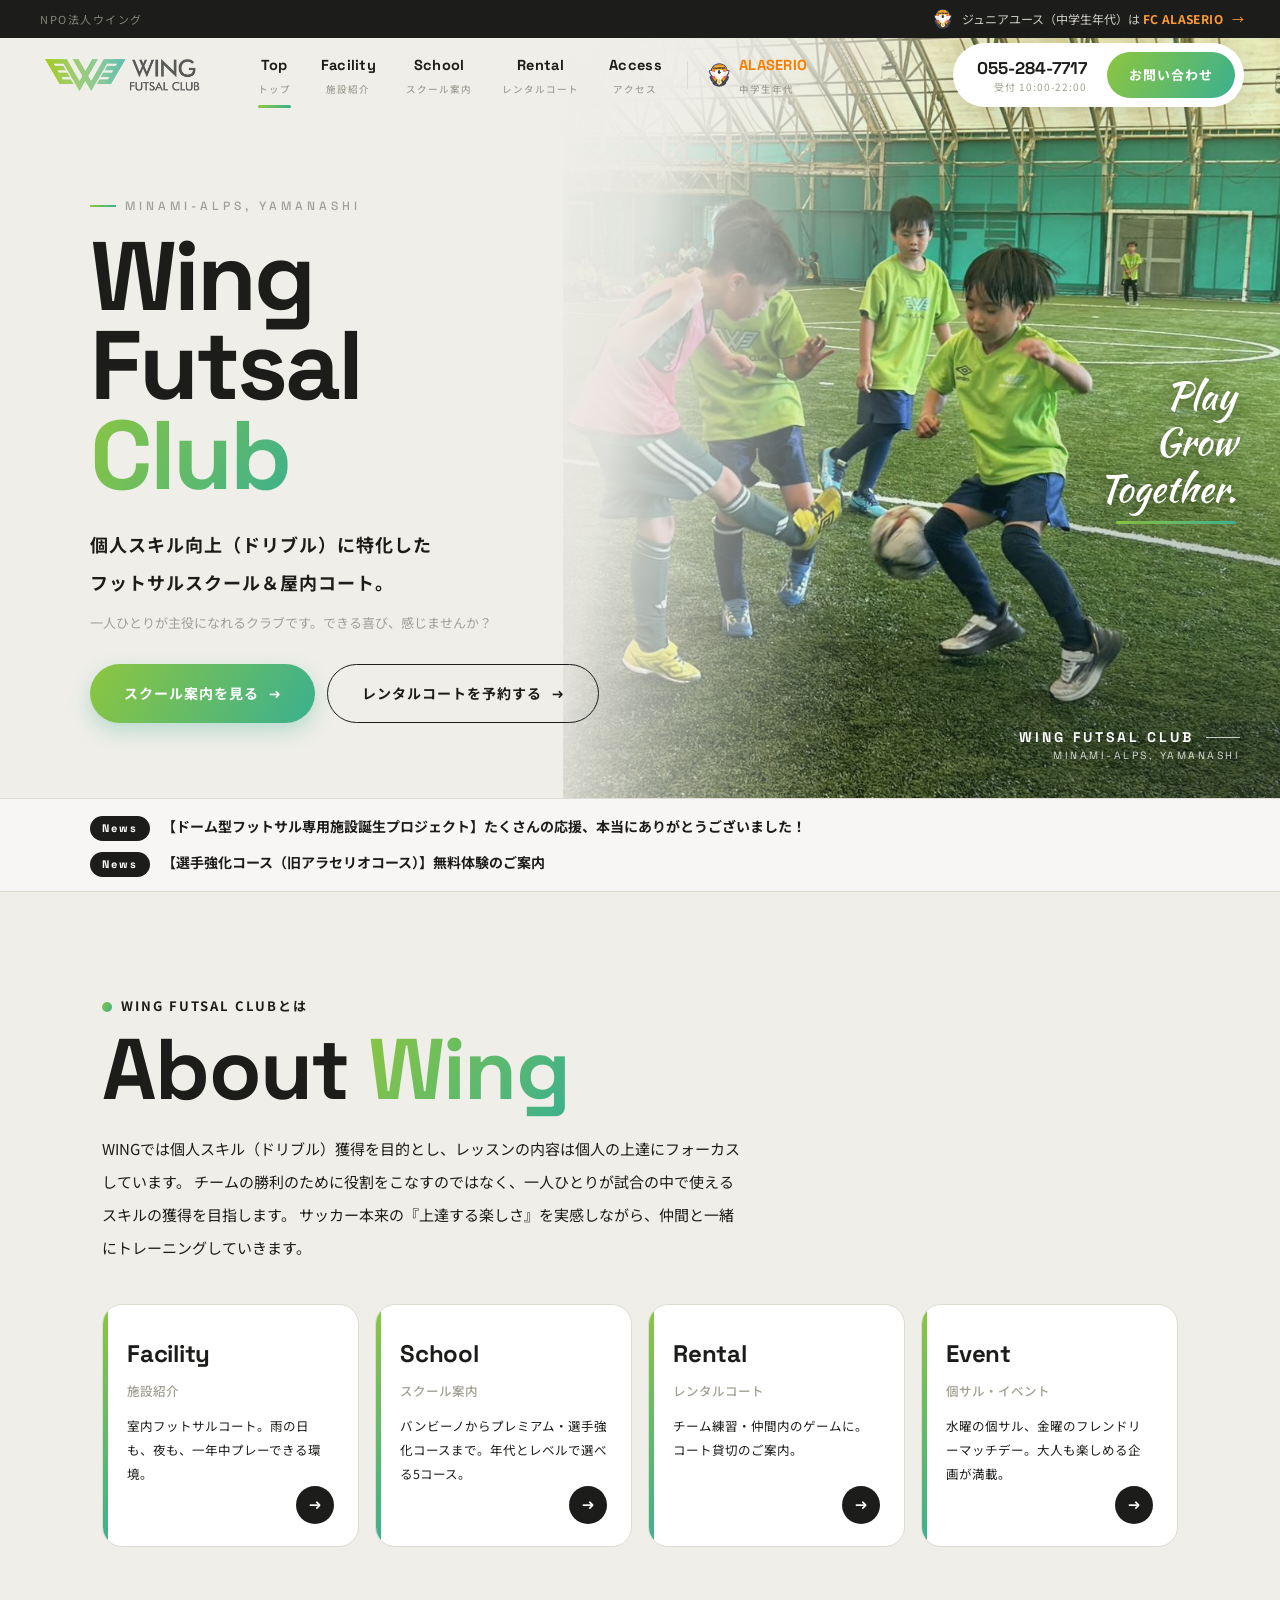
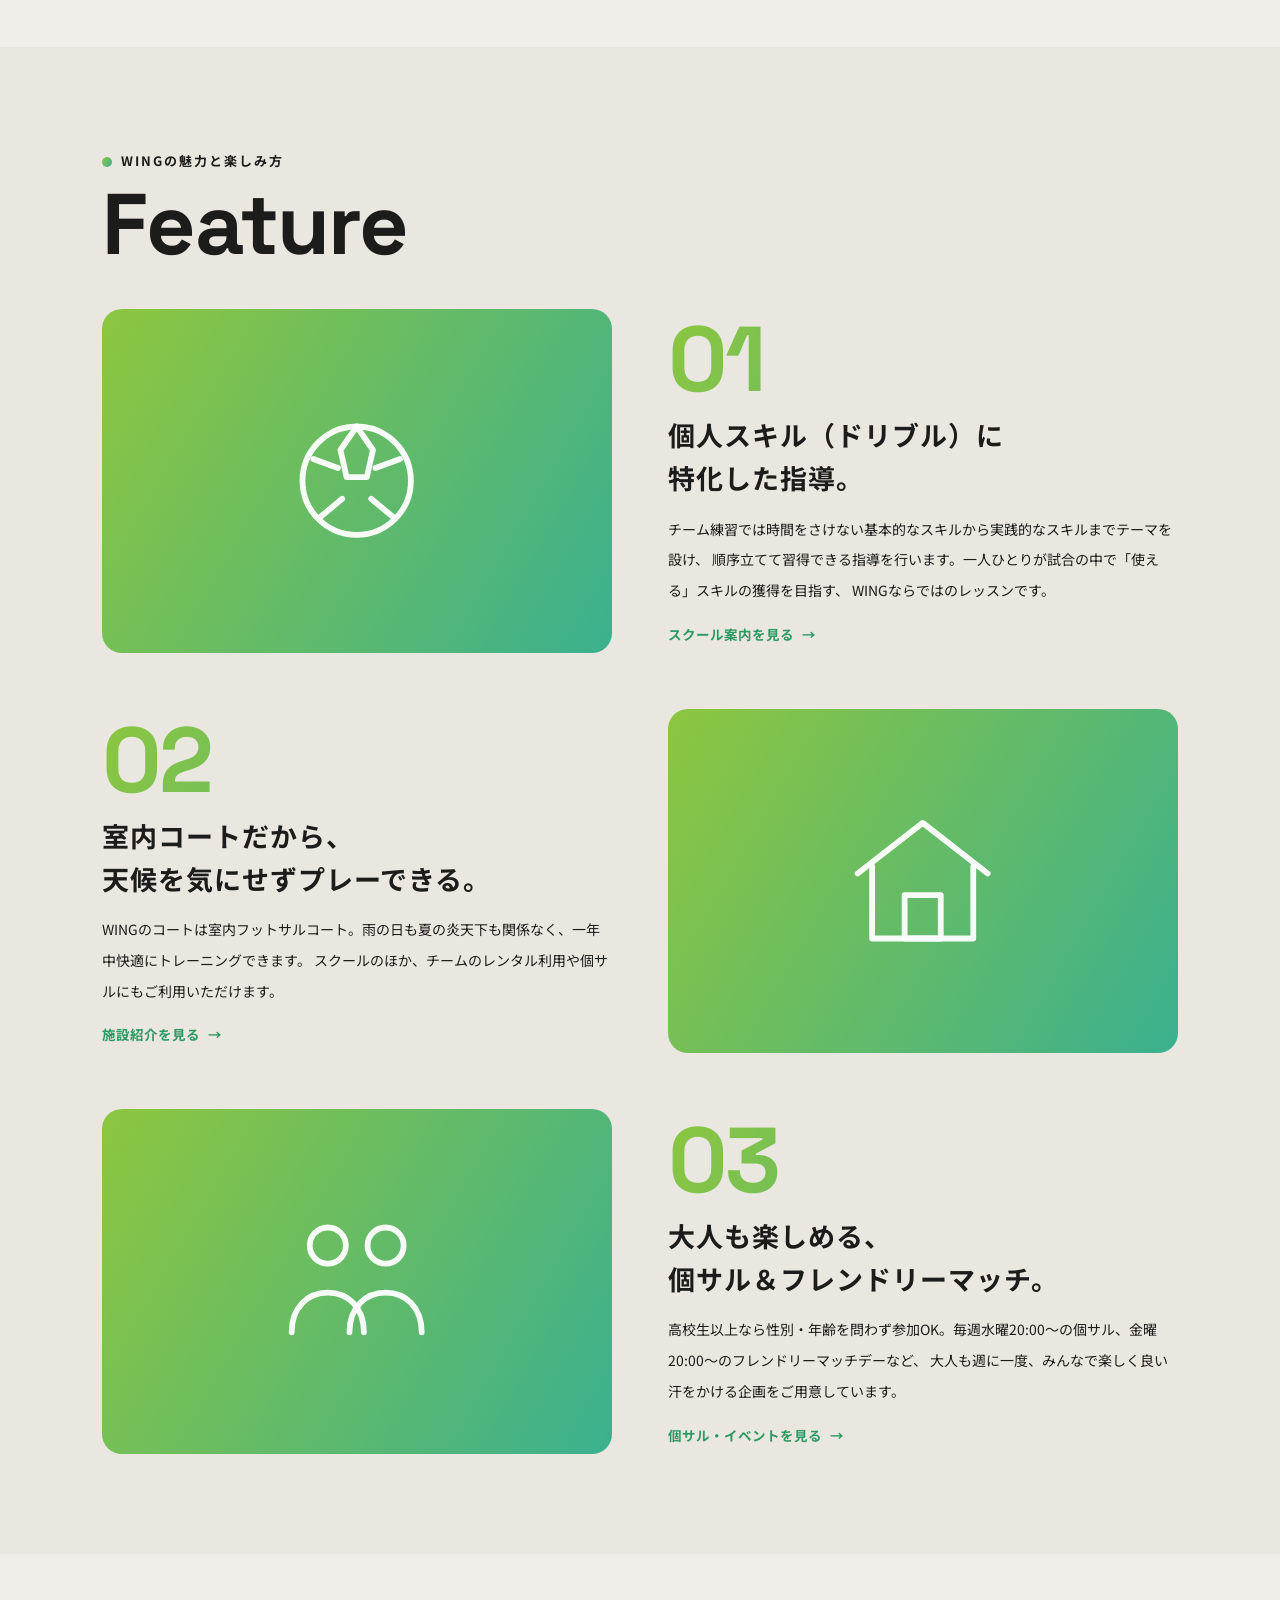
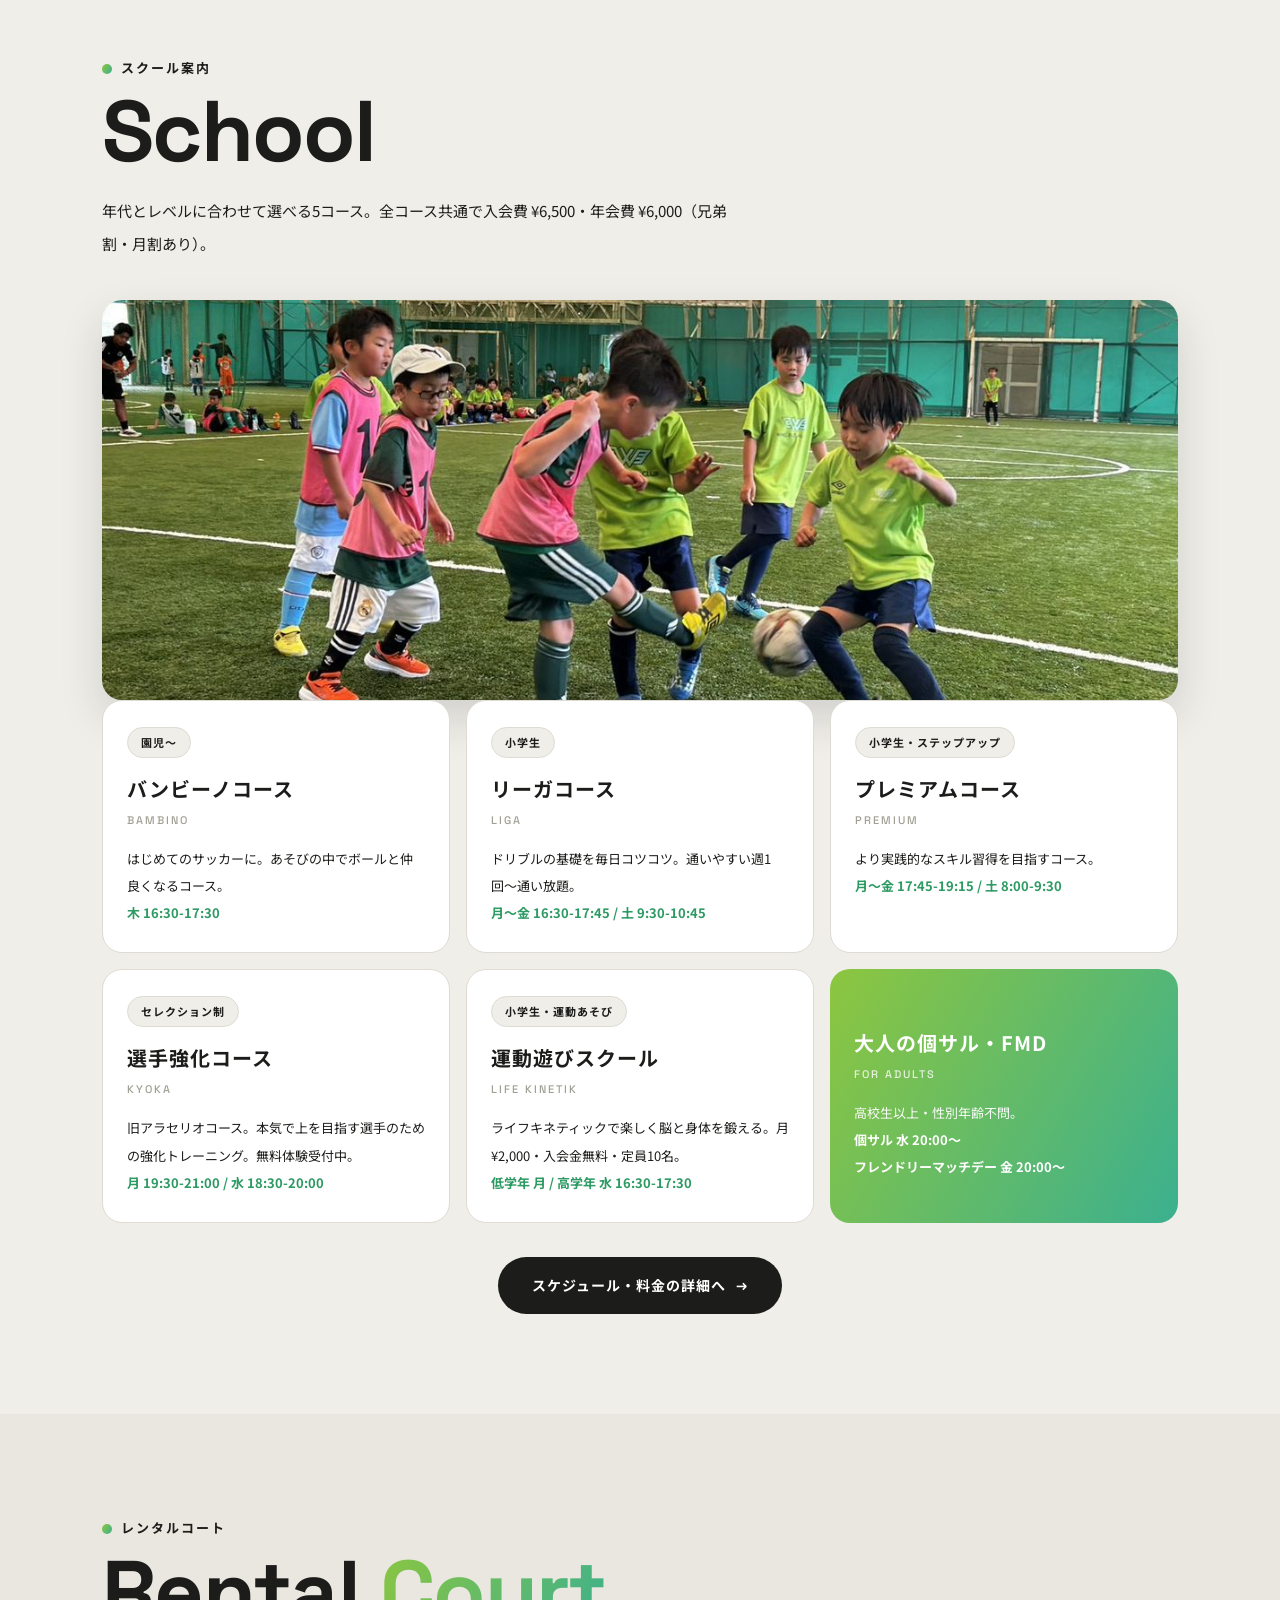
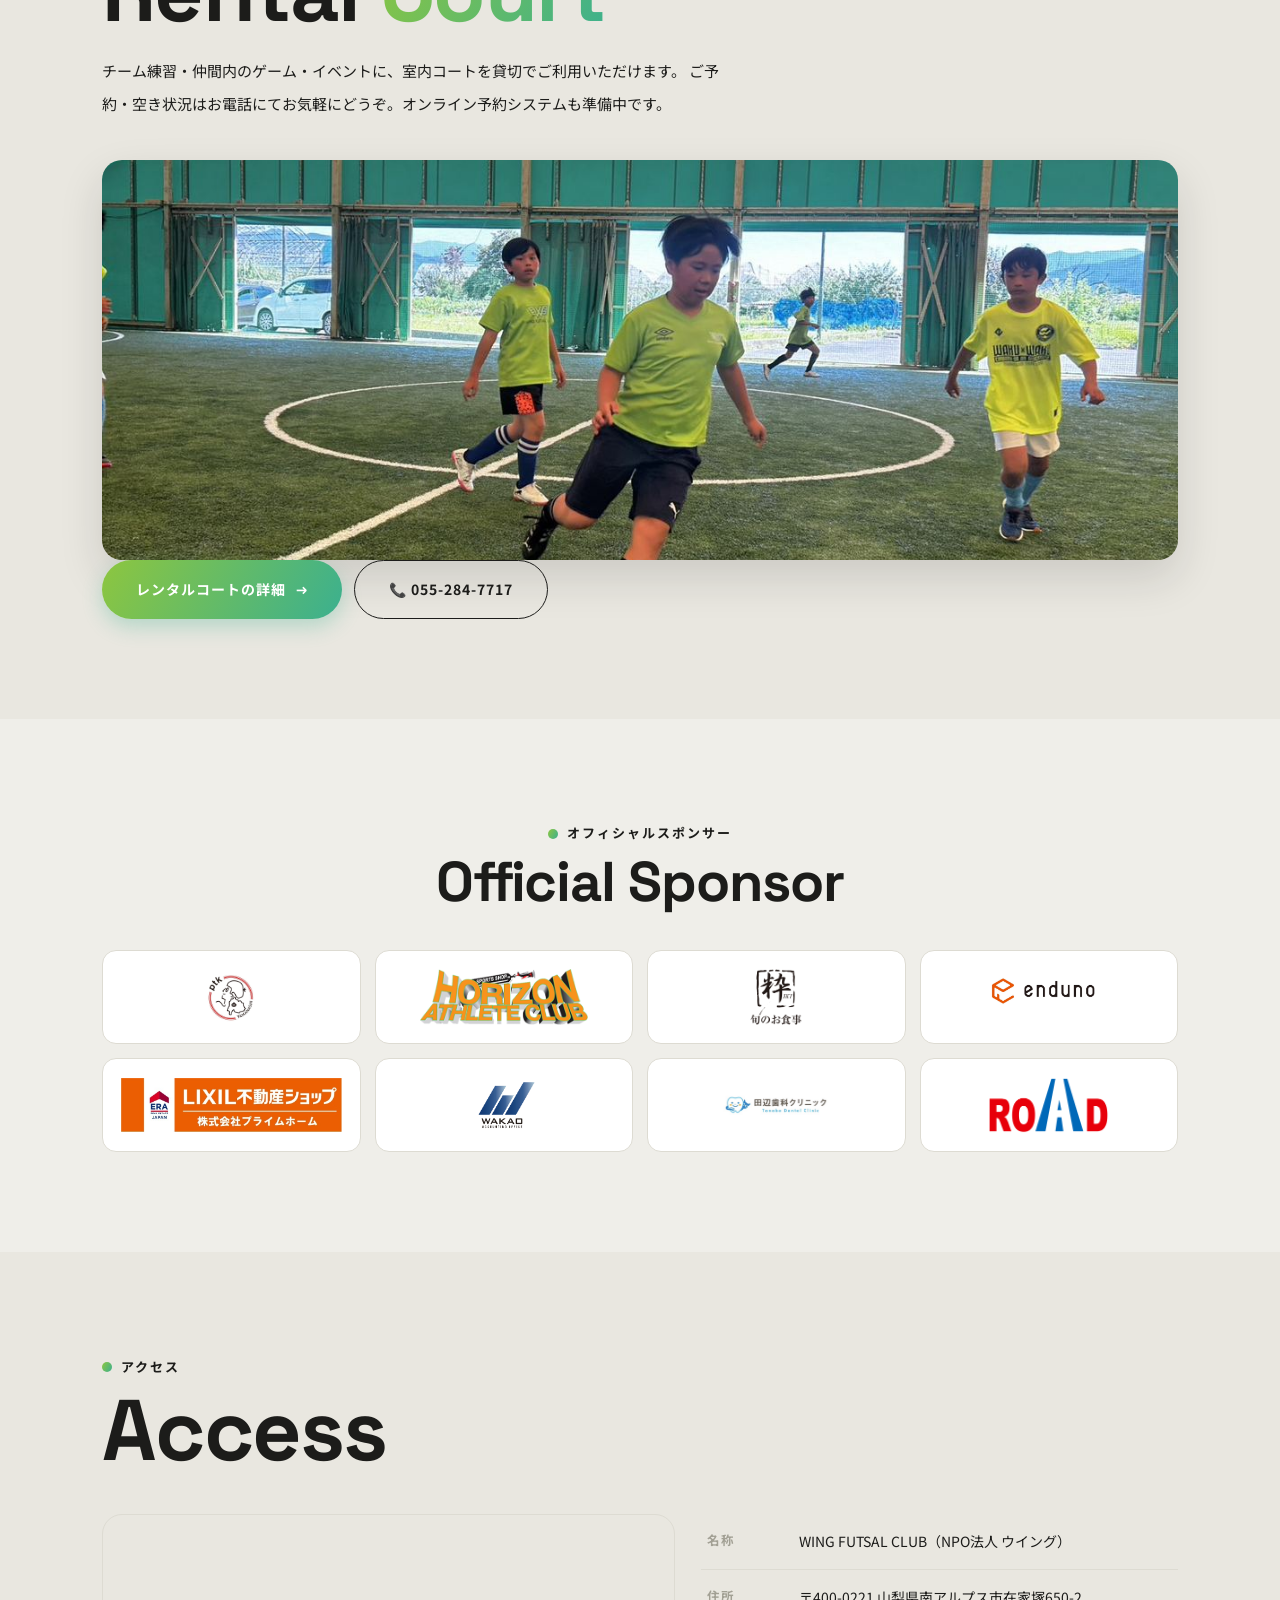
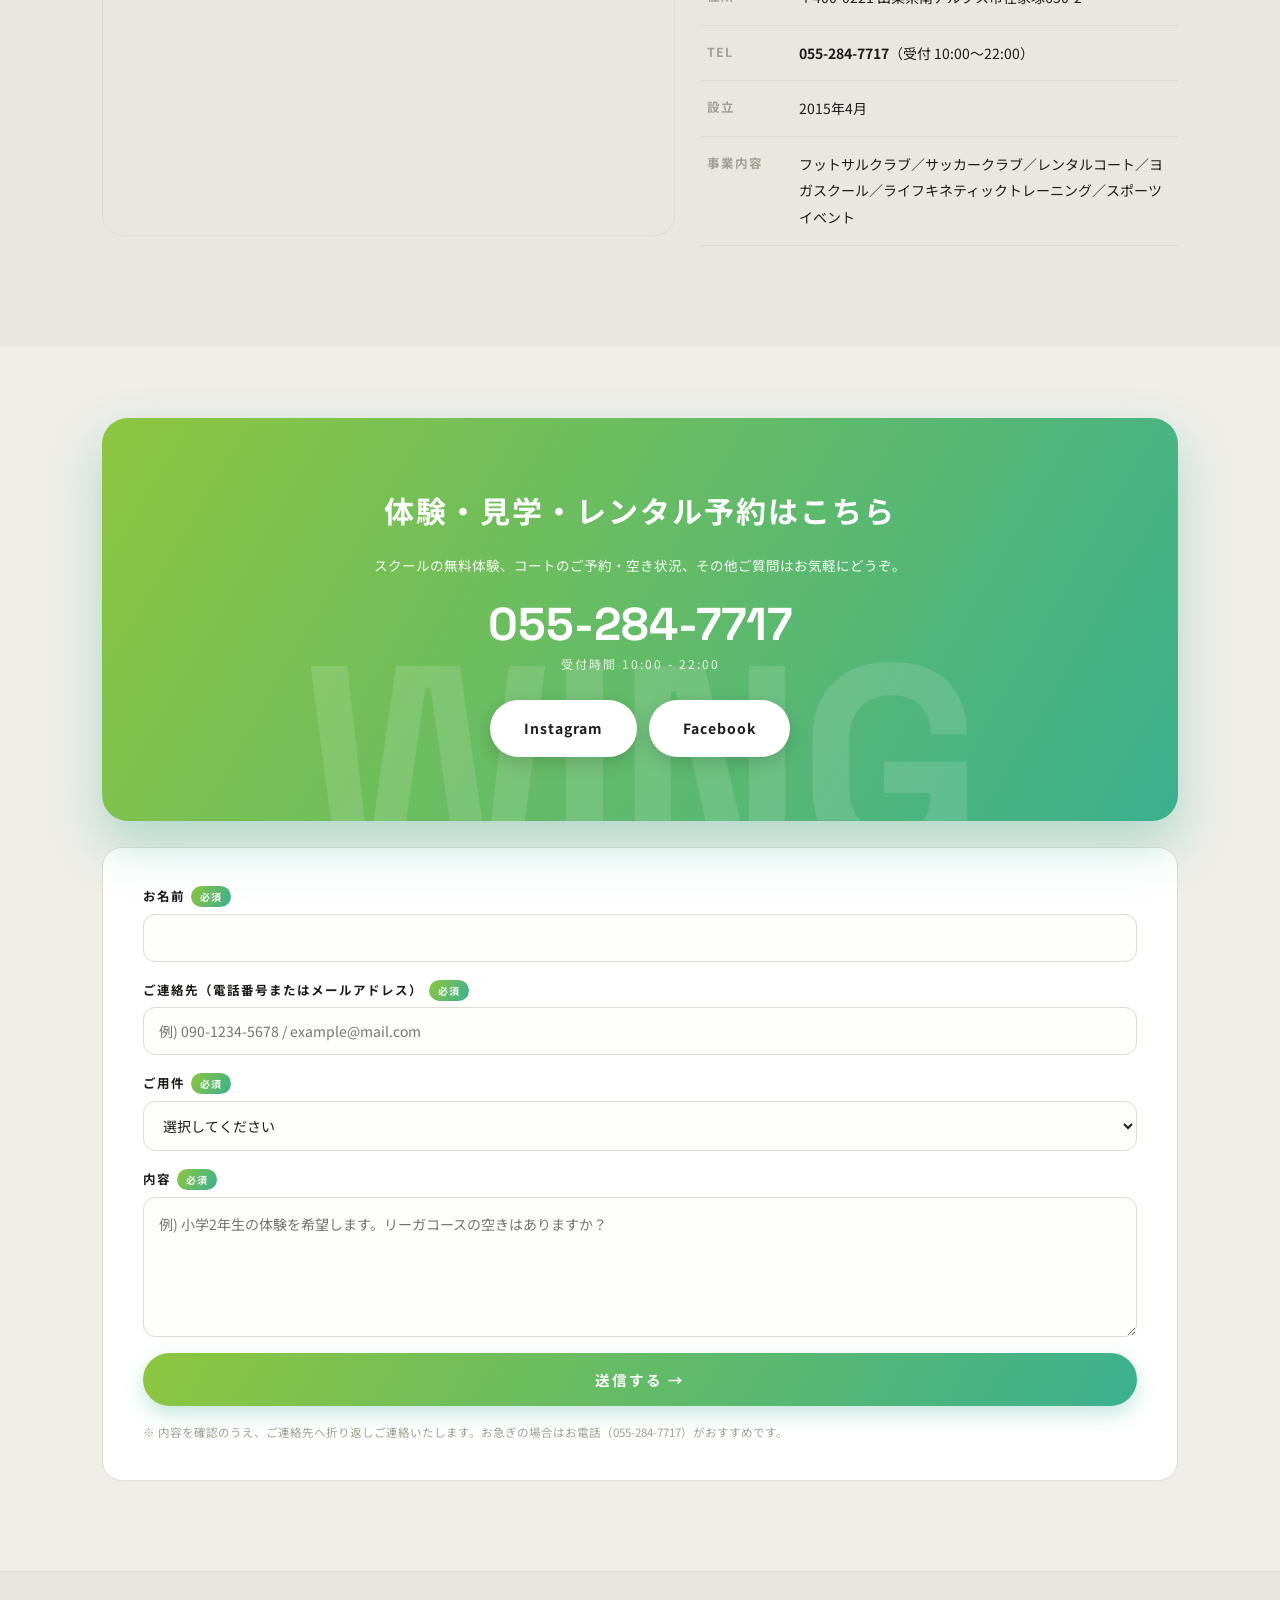
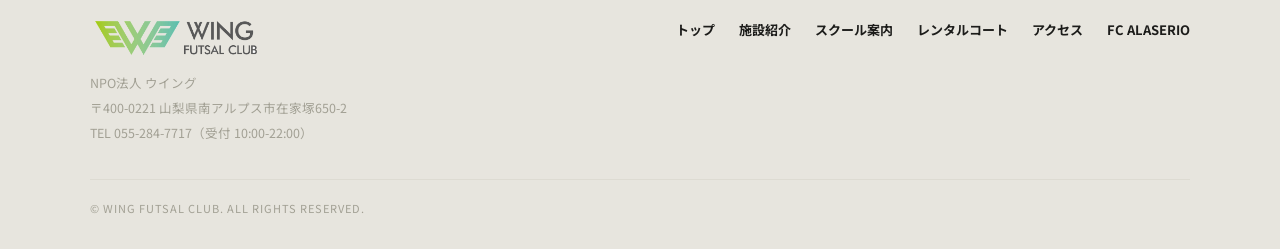
==== commit 8f86d9c8: "ヒーローの筆文字キャッチと縦書きを削除 - 「フットサルで／もっと自由に、／もっと楽しく。」と「フットサルが、日常を変えていく。」を削除 - 使わなくなった Yuji Syuku の読み込みを外し、縦" ====
--- a/index.html
+++ b/index.html
@@ -12,8 +12,8 @@
   <meta property="og:type" content="website">
   <link rel="preconnect" href="https://fonts.googleapis.com">
   <link rel="preconnect" href="https://fonts.gstatic.com" crossorigin>
-  <link href="https://fonts.googleapis.com/css2?family=Space+Grotesk:wght@500;700&family=Noto+Sans+JP:wght@400;500;700;900&family=Yuji+Syuku&family=Kaushan+Script&display=swap" rel="stylesheet">
-  <link rel="stylesheet" href="css/wing.css?v=20260909f">
+  <link href="https://fonts.googleapis.com/css2?family=Space+Grotesk:wght@500;700&family=Noto+Sans+JP:wght@400;500;700;900&family=Kaushan+Script&display=swap" rel="stylesheet">
+  <link rel="stylesheet" href="css/wing.css?v=20260909g">
 </head>
 <body class="is-top">
 
@@ -91,8 +91,6 @@
       </div>
     </div>
     <div class="hero-media" role="img" aria-label="WING FUTSAL CLUB の屋内コートでプレーするスクール生"></div>
-    <p class="hero-brush" aria-hidden="true">フットサルで<br>もっと自由に、<br>もっと楽しく。</p>
-    <p class="hero-vert" aria-hidden="true">フットサルが、日常を変えていく。</p>
     <p class="hero-script" aria-hidden="true">Play<br>Grow<br>Together.</p>
     <div class="hero-mark" aria-hidden="true"><b>WING FUTSAL CLUB</b><span>MINAMI-ALPS, YAMANASHI</span></div>
   </section>
--- a/css/wing.css
+++ b/css/wing.css
@@ -490,7 +490,7 @@
   position: relative; margin: 32px -20px 0; height: 66vw; max-height: 400px;
   background: url('../assets/hero-court.jpg') center 40% / cover no-repeat;
 }
-.hero-brush, .hero-vert, .hero-script, .hero-mark { display: none; }
+.hero-script, .hero-mark { display: none; }
 
 @media (min-width: 1024px) {
   .hero { padding: 0; min-height: min(86vh, 760px); display: flex; align-items: center; }
@@ -519,21 +519,8 @@
       radial-gradient(70% 45% at 100% 0%, rgba(18,28,22,0.42) 0%, rgba(0,0,0,0) 62%);
   }
 
-  .hero-brush, .hero-vert, .hero-script, .hero-mark { display: block; position: absolute; z-index: 3; }
-
-  /* 筆文字のキャッチ（写真の溶け込み部分に重ねる） */
-  .hero-brush {
-    left: 43%; top: 47%; transform: rotate(-4deg);
-    font-family: 'Yuji Syuku', 'Noto Sans JP', serif;
-    font-size: clamp(26px, 2.5vw, 38px); line-height: 1.6; color: var(--ink);
-    text-shadow: 0 2px 12px rgba(239,238,233,0.85), 0 0 26px rgba(239,238,233,0.7);
-  }
-  /* 右端の縦書き */
-  .hero-vert {
-    right: 26px; top: 10%; writing-mode: vertical-rl; text-orientation: upright;
-    font-size: 13px; letter-spacing: 5px; font-weight: 500; color: #fff;
-    text-shadow: 0 2px 10px rgba(0,0,0,0.5);
-  }
+  .hero-script, .hero-mark { display: block; position: absolute; z-index: 3; }
+
   /* 手書き風スクリプト */
   .hero-script {
     right: 44px; top: 44%; text-align: right;
@@ -566,11 +553,8 @@
   /* 右上の縦書きが読めるよう、その周りだけ更に落とす */
   .hero-media::after {
     background:
-      radial-gradient(115% 85% at 100% 100%, rgba(18,28,22,0.60) 0%, rgba(18,28,22,0.22) 40%, rgba(0,0,0,0) 68%),
-      linear-gradient(to left, rgba(18,28,22,0.55) 0%, rgba(18,28,22,0.18) 12%, rgba(0,0,0,0) 26%);
-  }
-  .hero-brush { font-size: clamp(28px, 2.8vw, 42px); }
-  .hero-vert { right: 22px; letter-spacing: 6px; font-weight: 700; }
+      radial-gradient(112% 80% at 100% 100%, rgba(18,28,22,0.55) 0%, rgba(18,28,22,0.18) 42%, rgba(0,0,0,0) 70%);
+  }
 }
 
 /* ── ヘッダー：電話＋CTAを白いカードにまとめる（モックの見た目） ── */
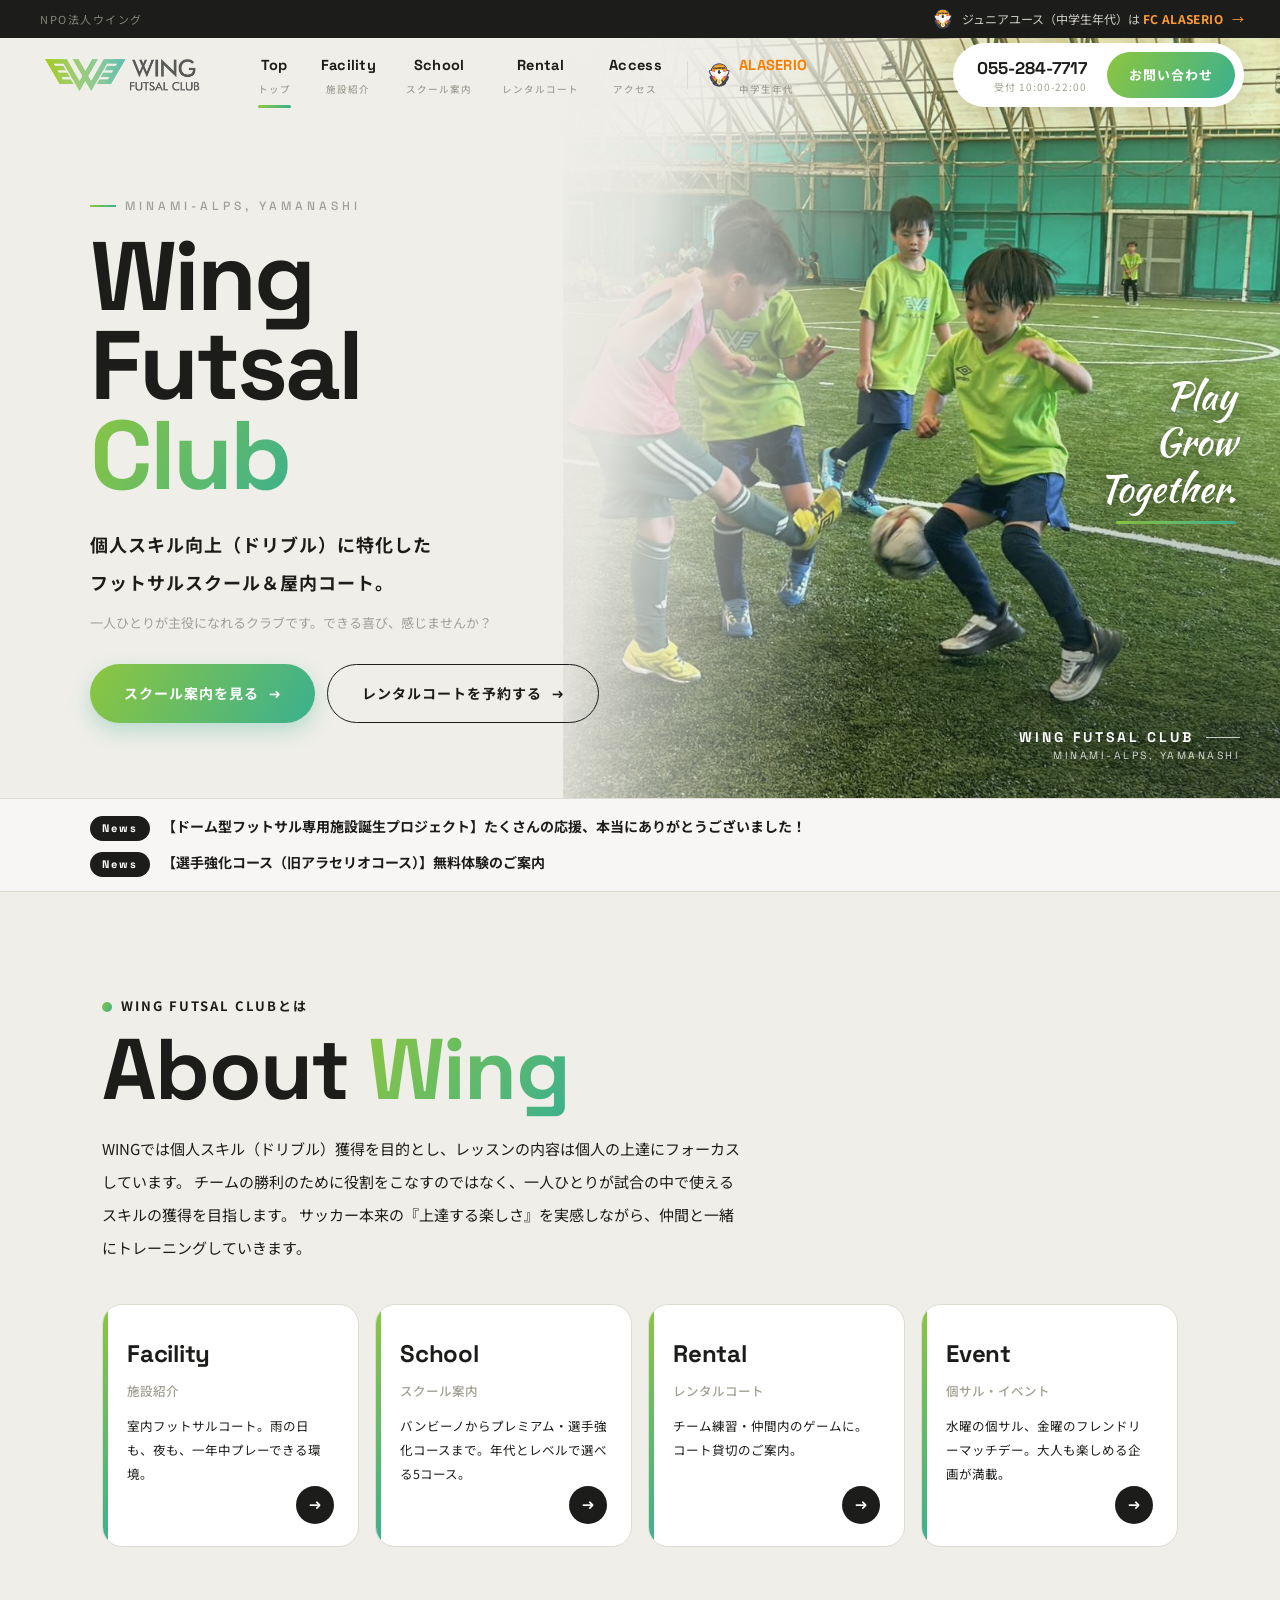
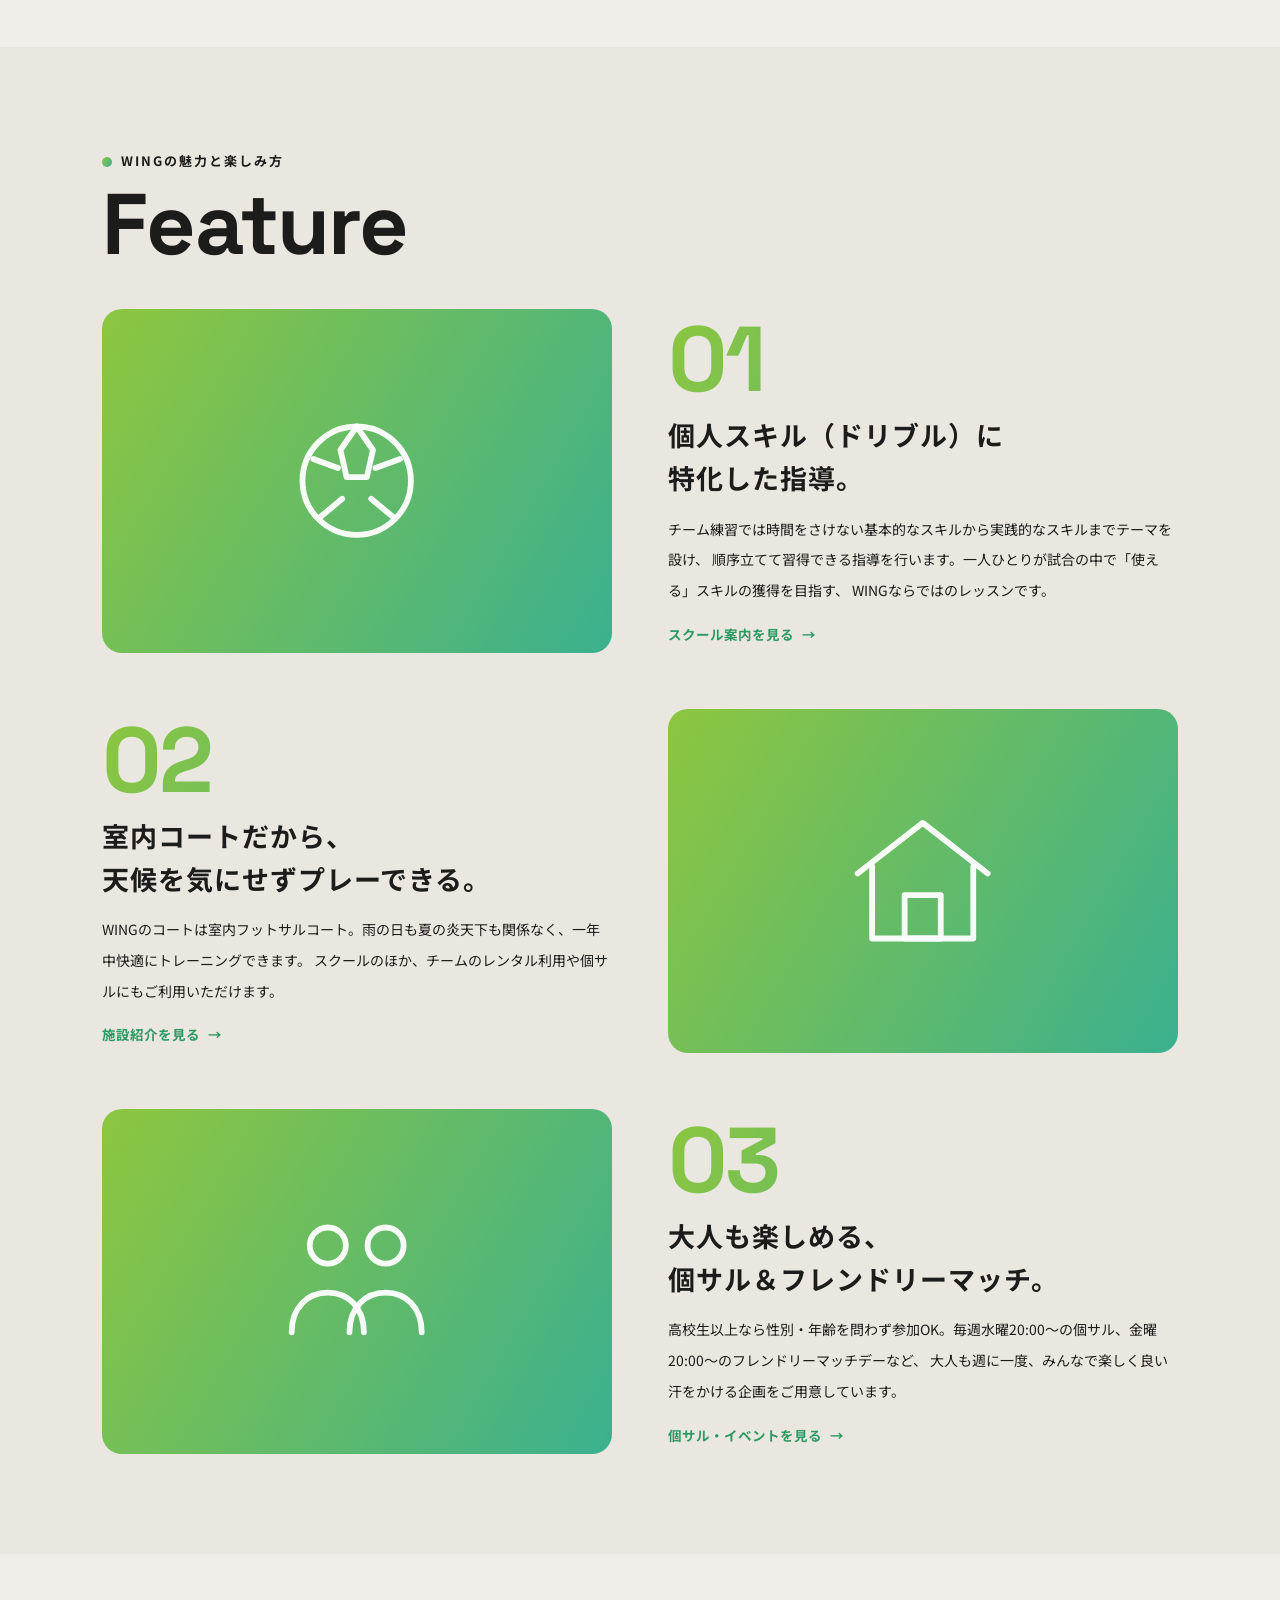
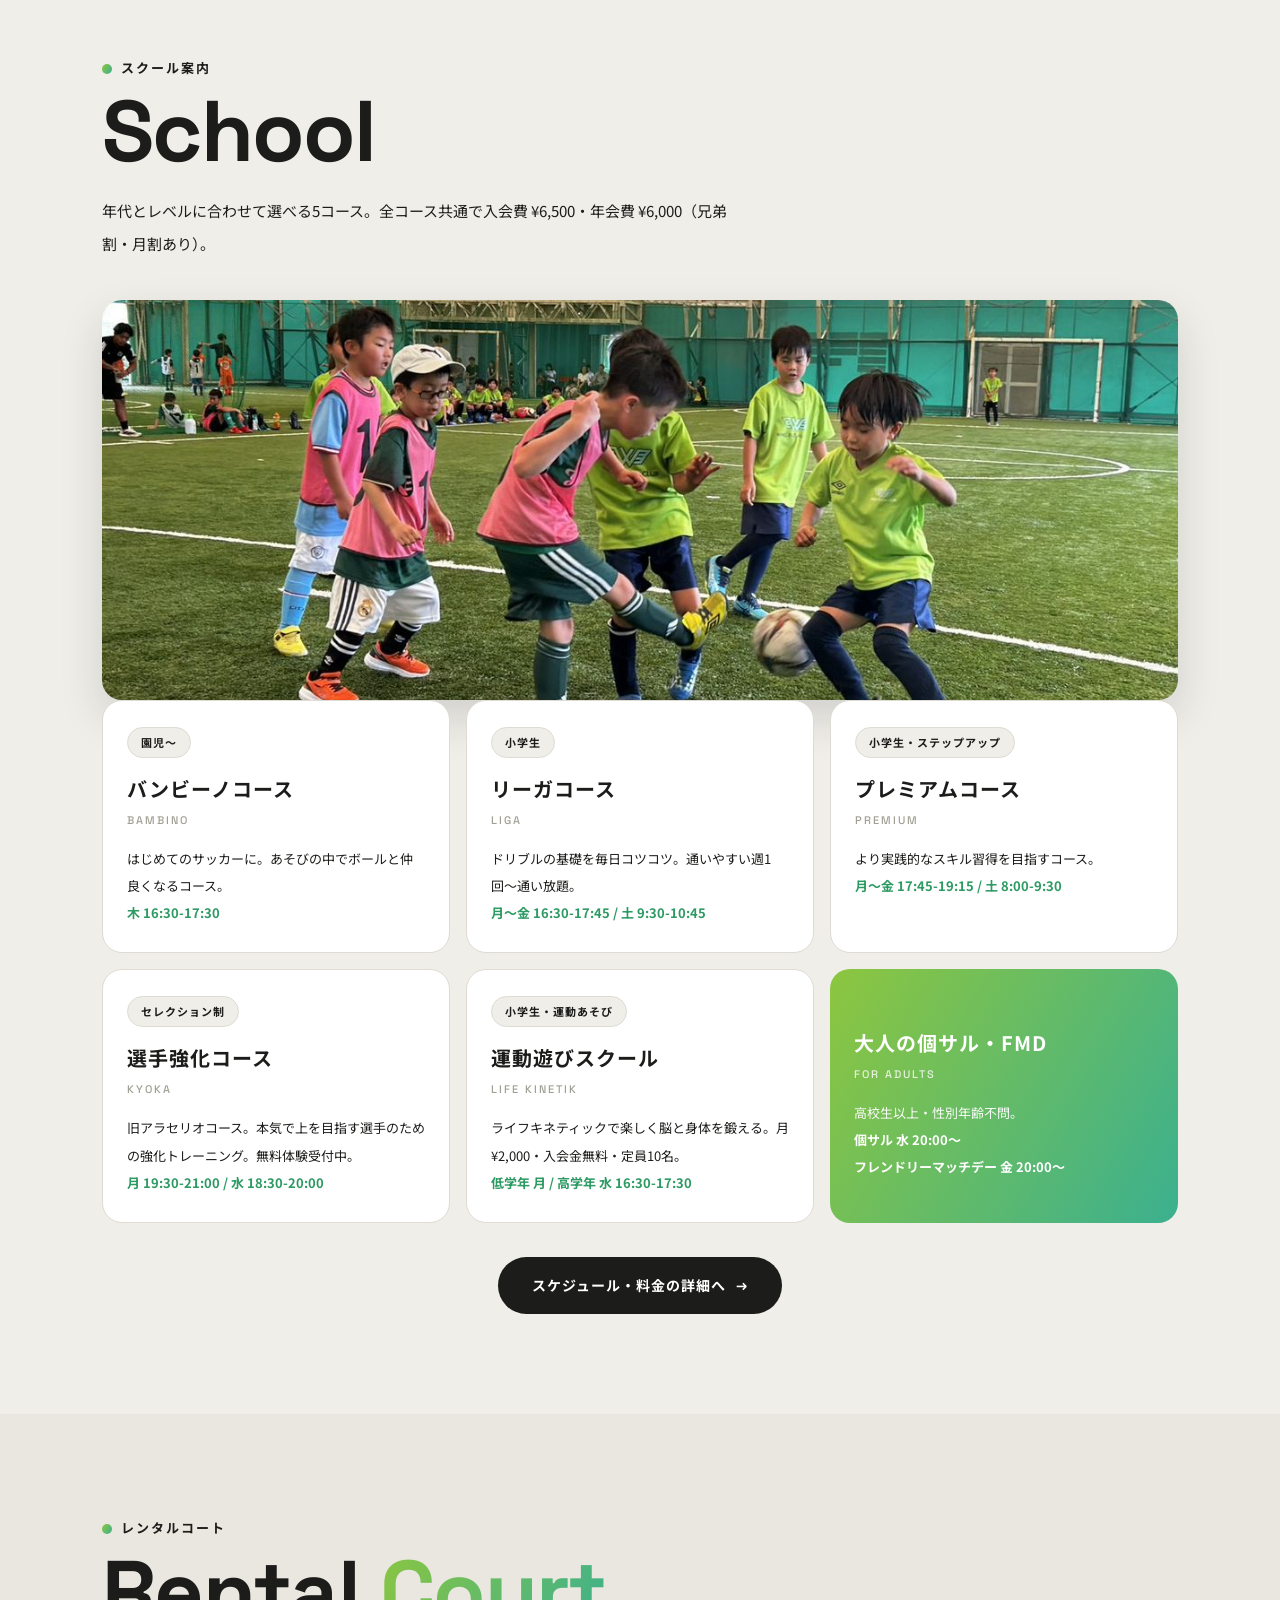
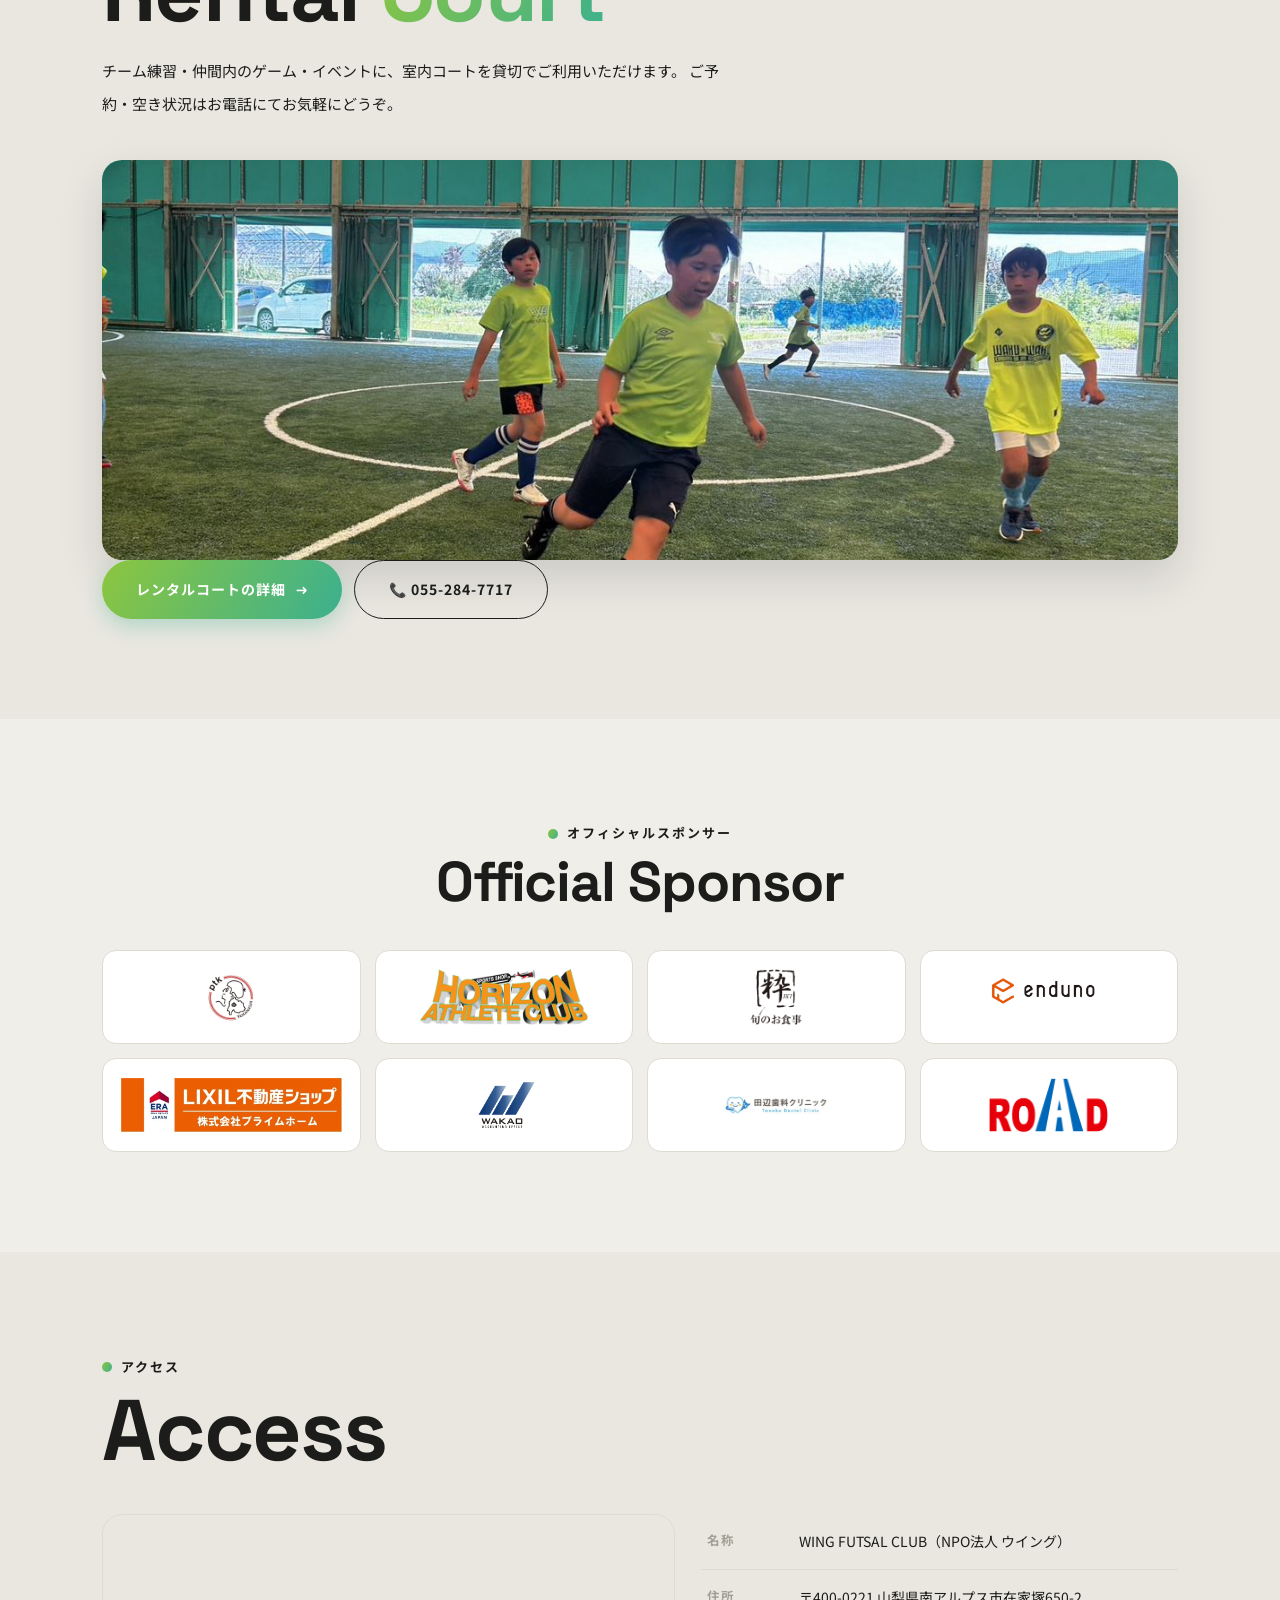
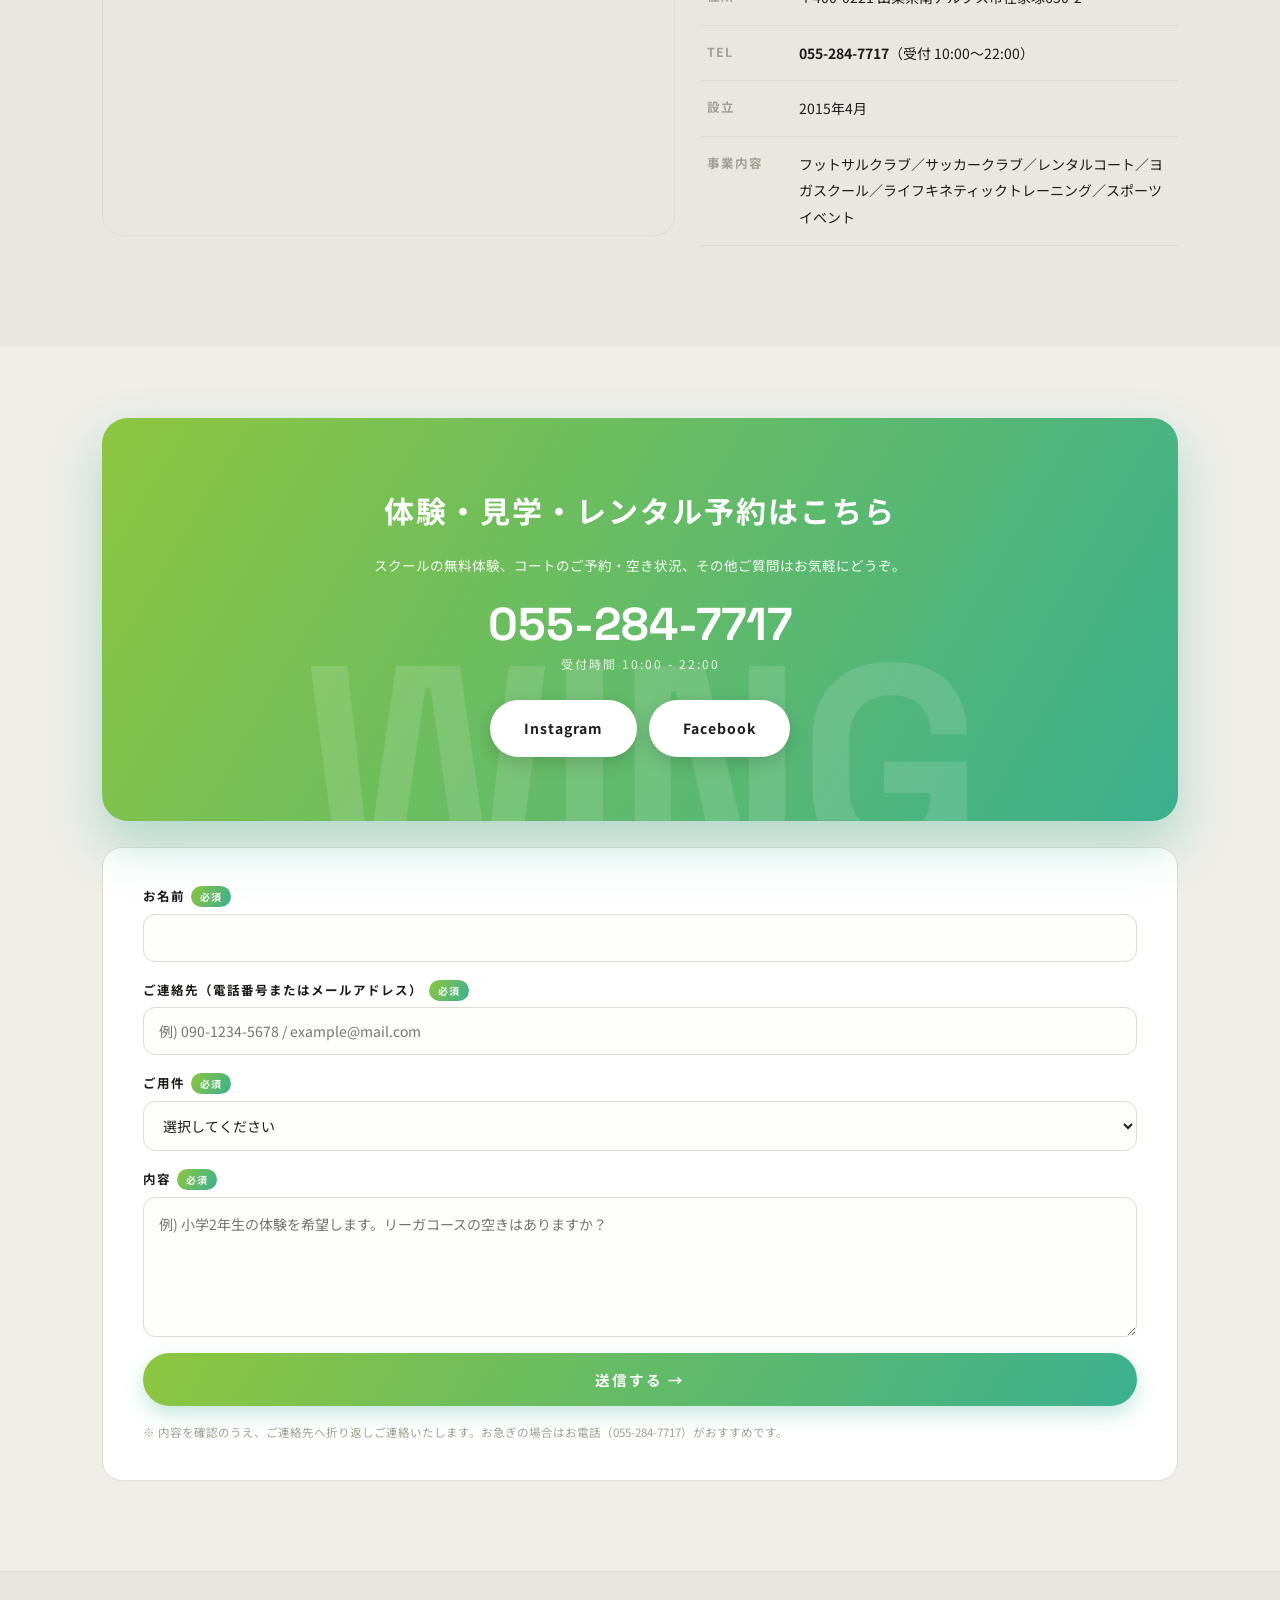
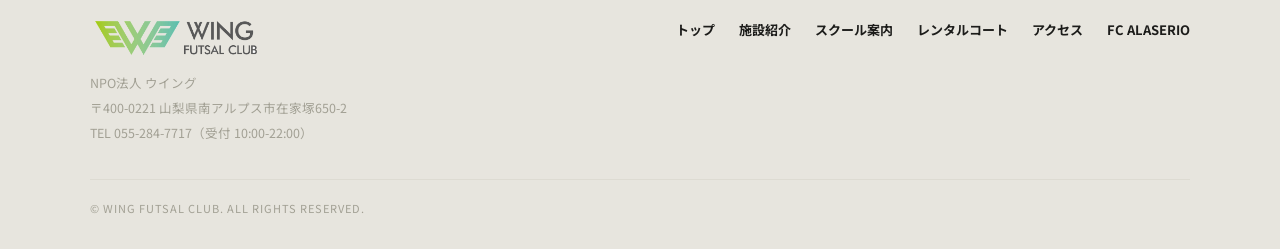
==== commit 2a8fbb29: "オンライン予約システムの「準備中」表示を削除 - rental.html の Coming Soon ブロックを削除 - トップのレンタルコート section のリード文からも「オンライン予約システ" ====
--- a/index.html
+++ b/index.html
@@ -253,7 +253,7 @@
         <h2 class="sec-title">Rental <span class="grn">Court</span></h2>
         <p class="sec-lead">
           チーム練習・仲間内のゲーム・イベントに、室内コートを貸切でご利用いただけます。
-          ご予約・空き状況はお電話にてお気軽にどうぞ。オンライン予約システムも準備中です。
+          ご予約・空き状況はお電話にてお気軽にどうぞ。
         </p>
       </div>
       <figure class="sec-photo rv"><img src="assets/court-01.jpg" alt="WING FUTSAL CLUB の屋内フットサルコート" loading="lazy"></figure>
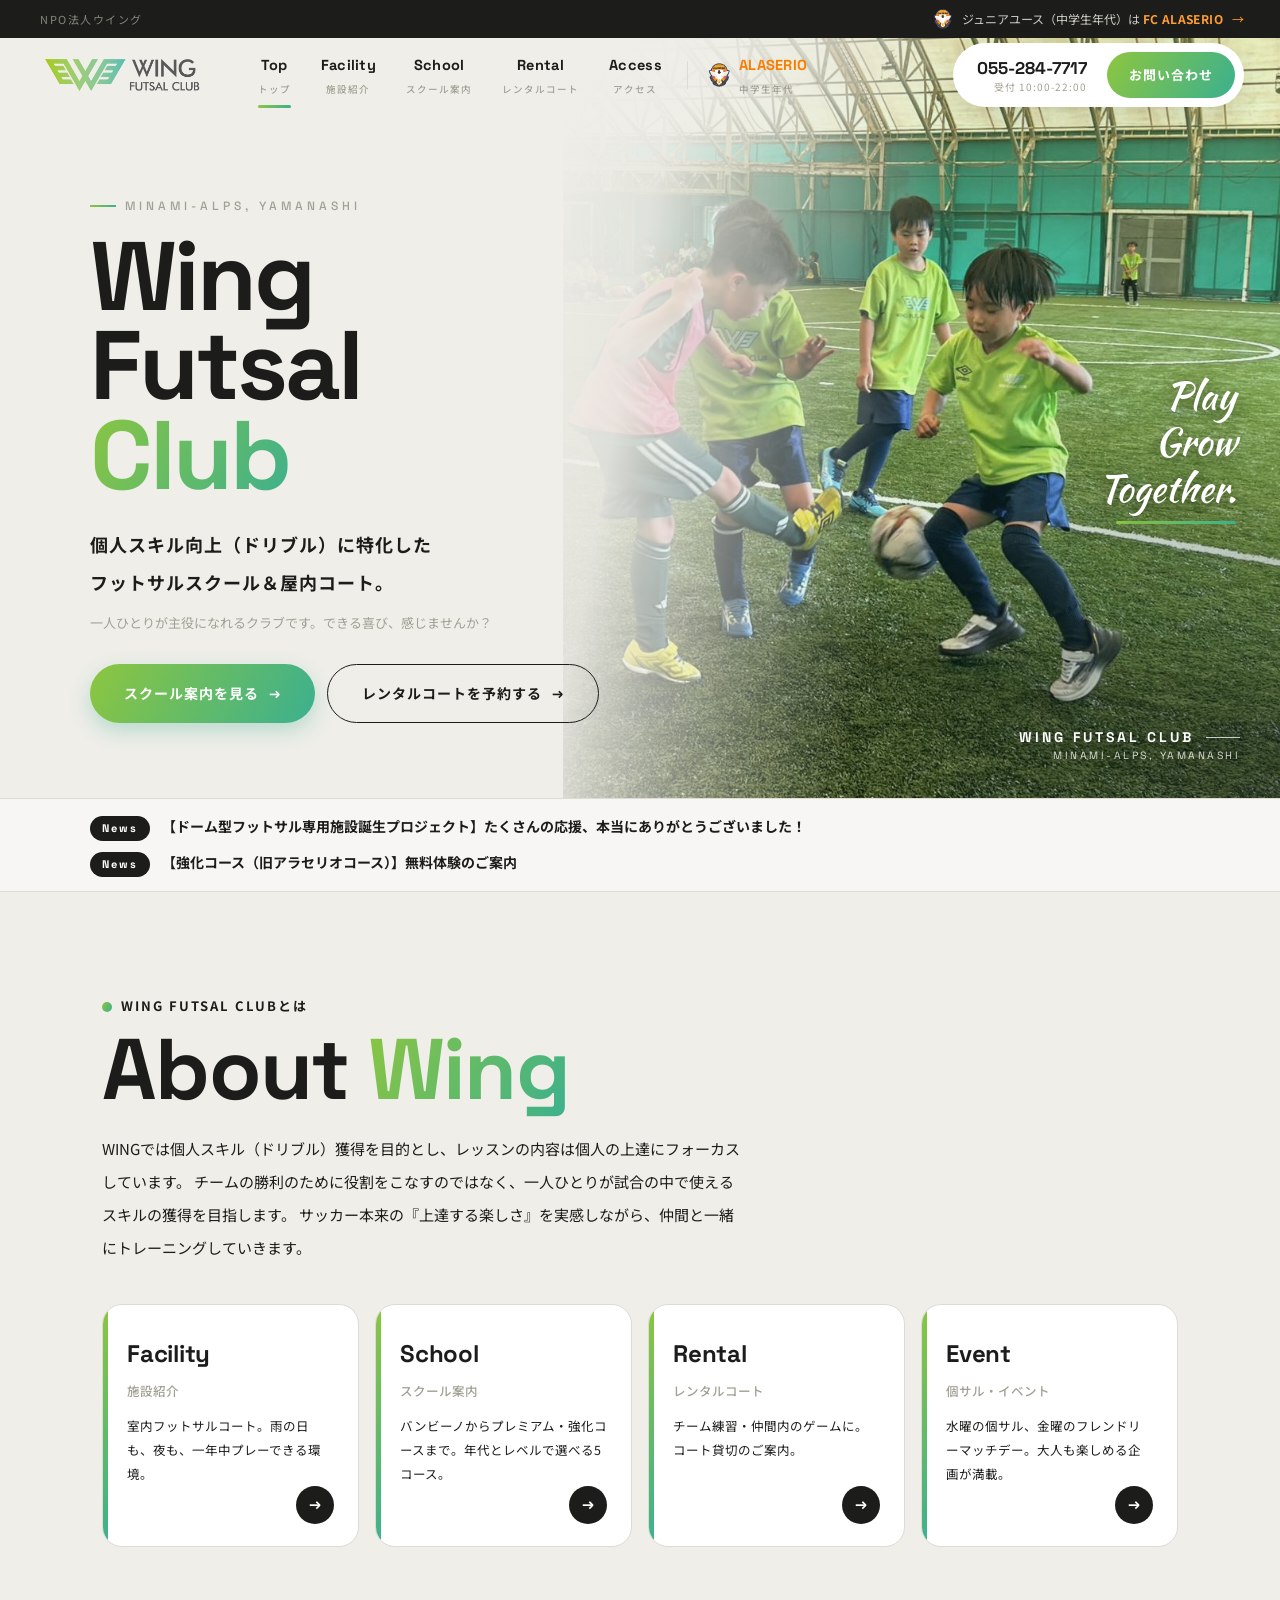
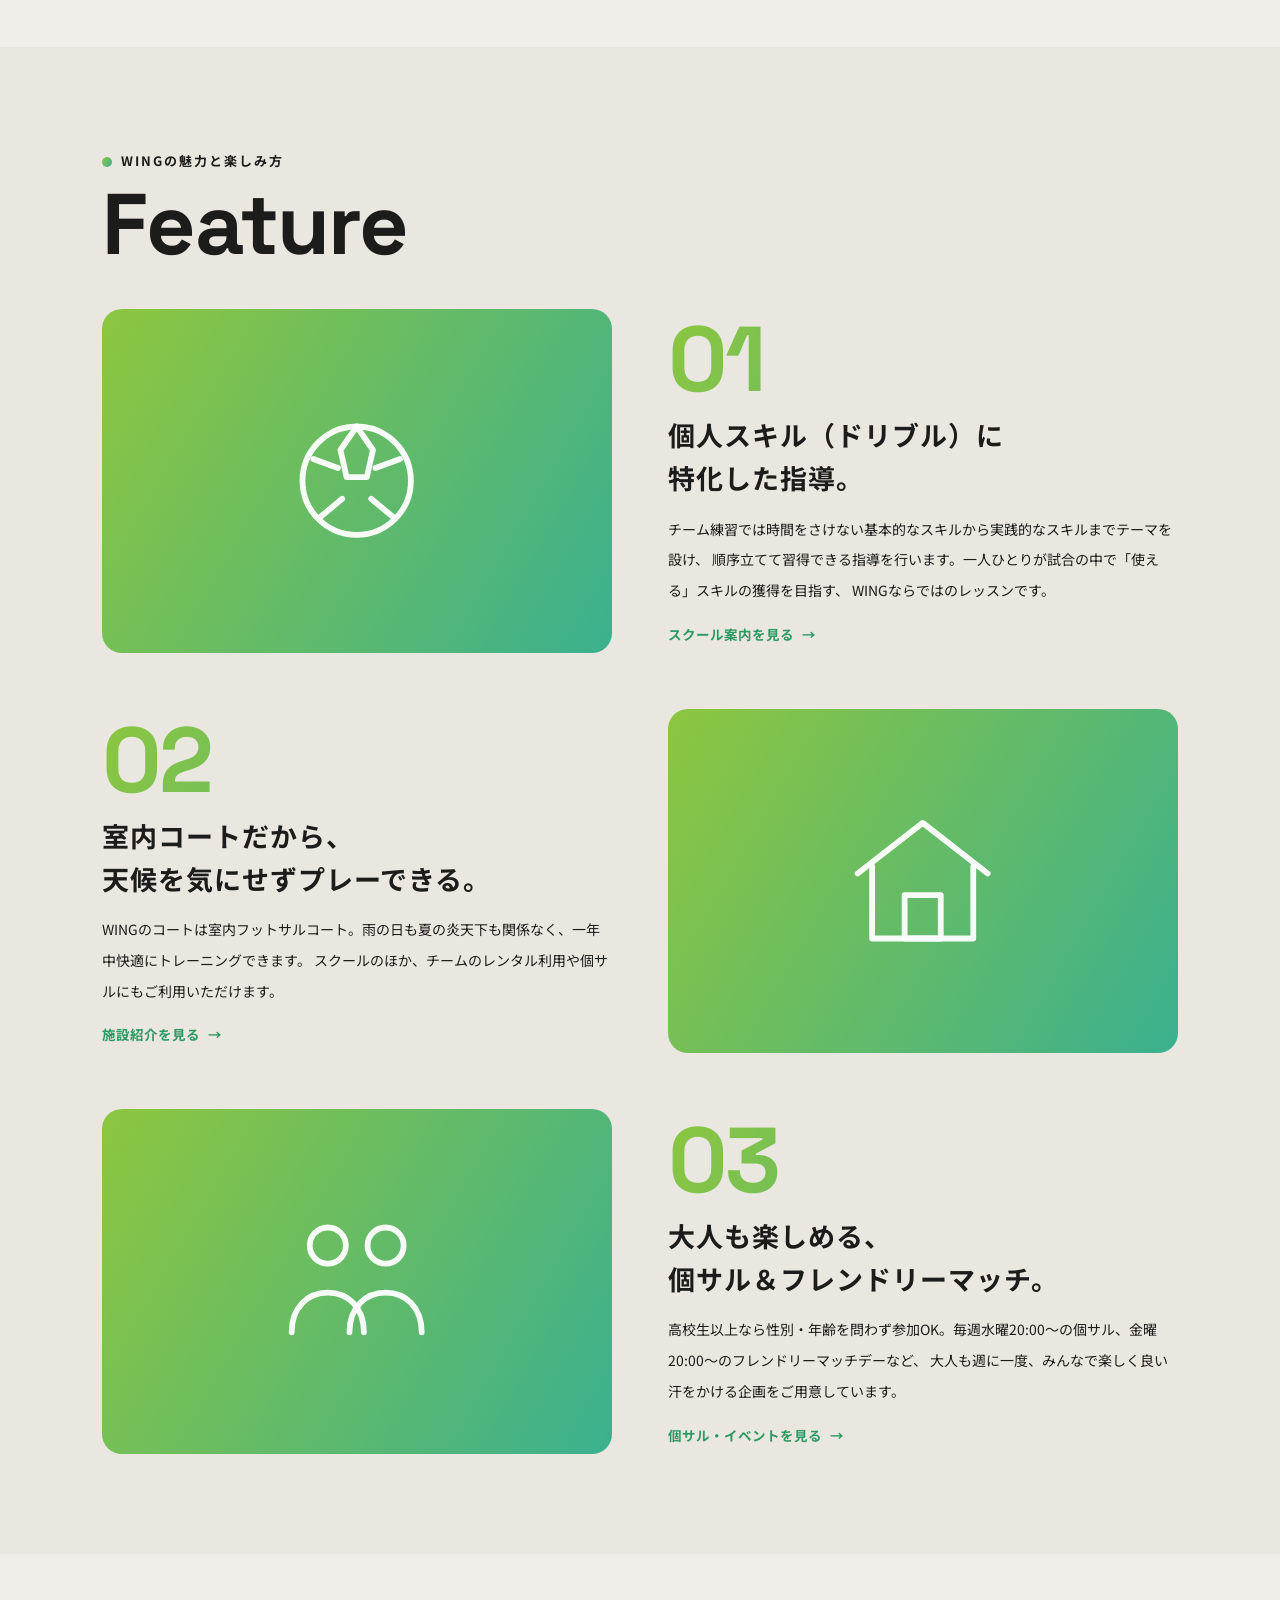
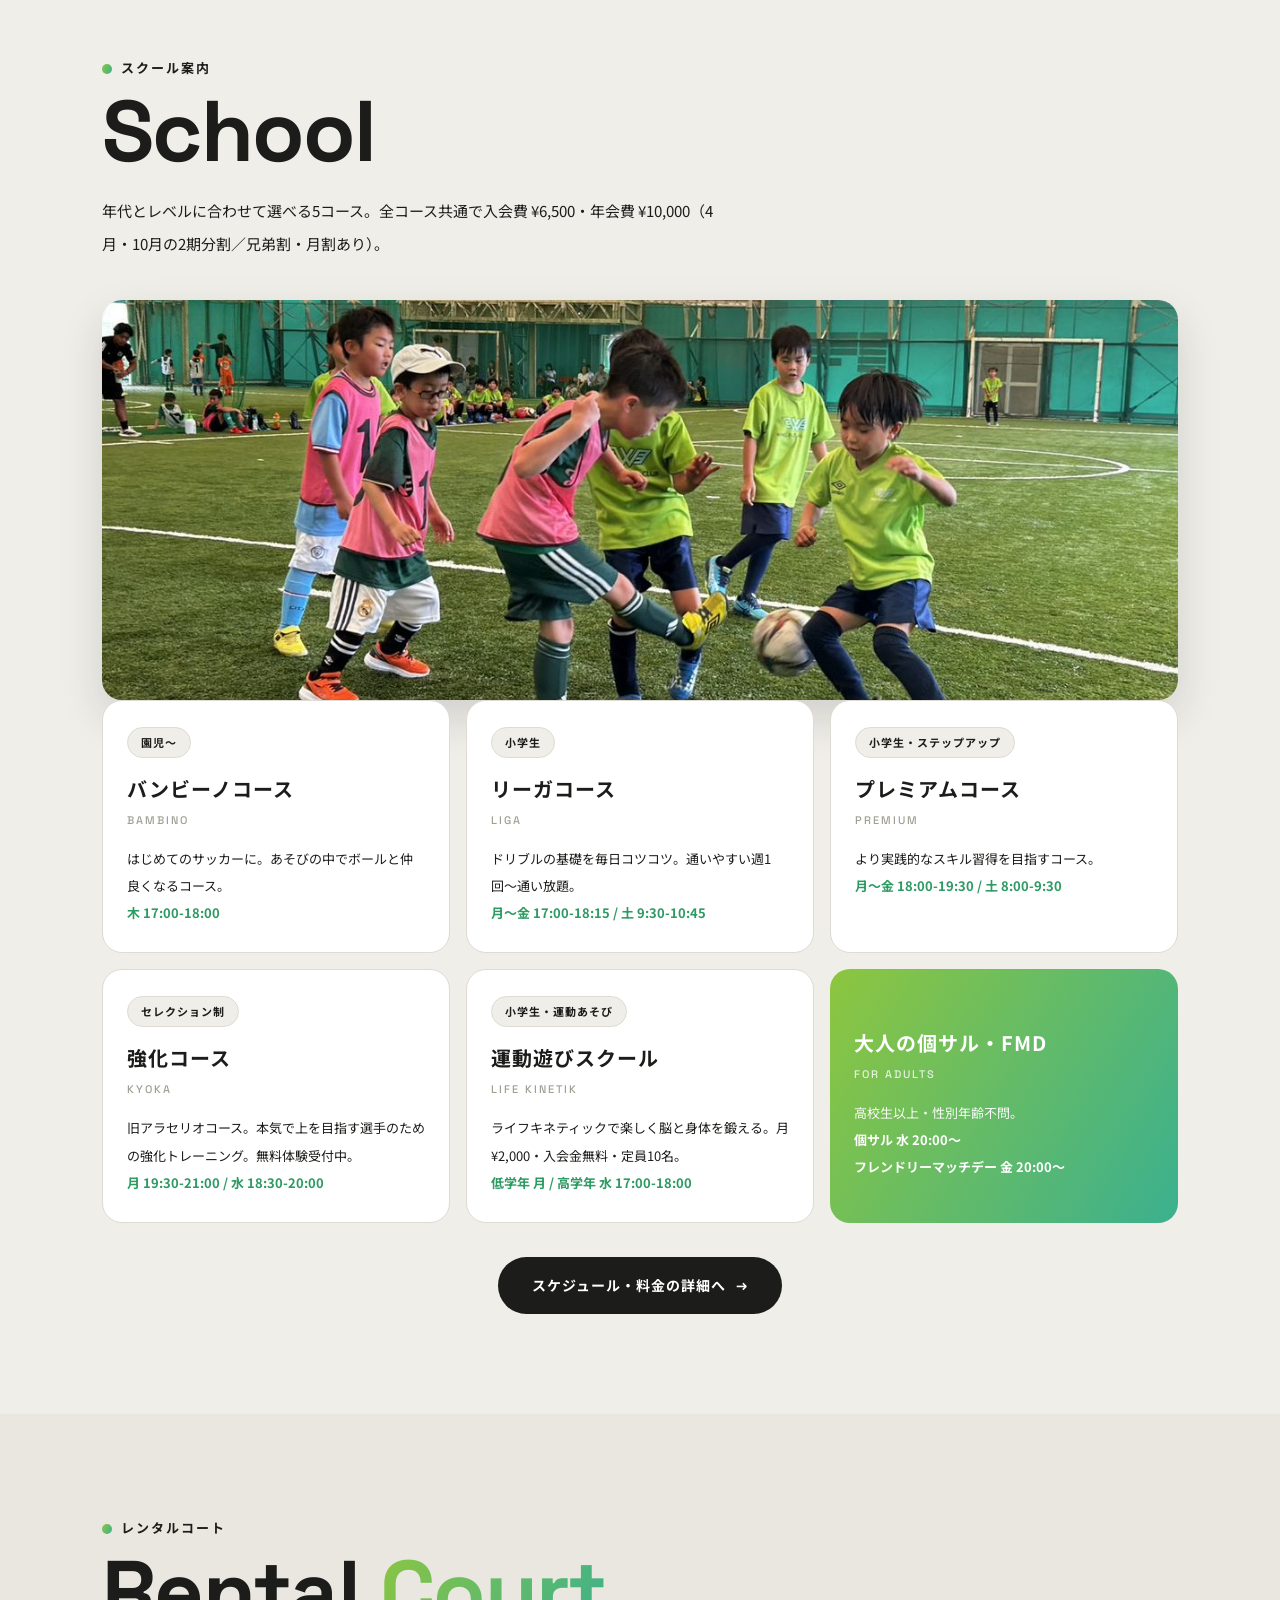
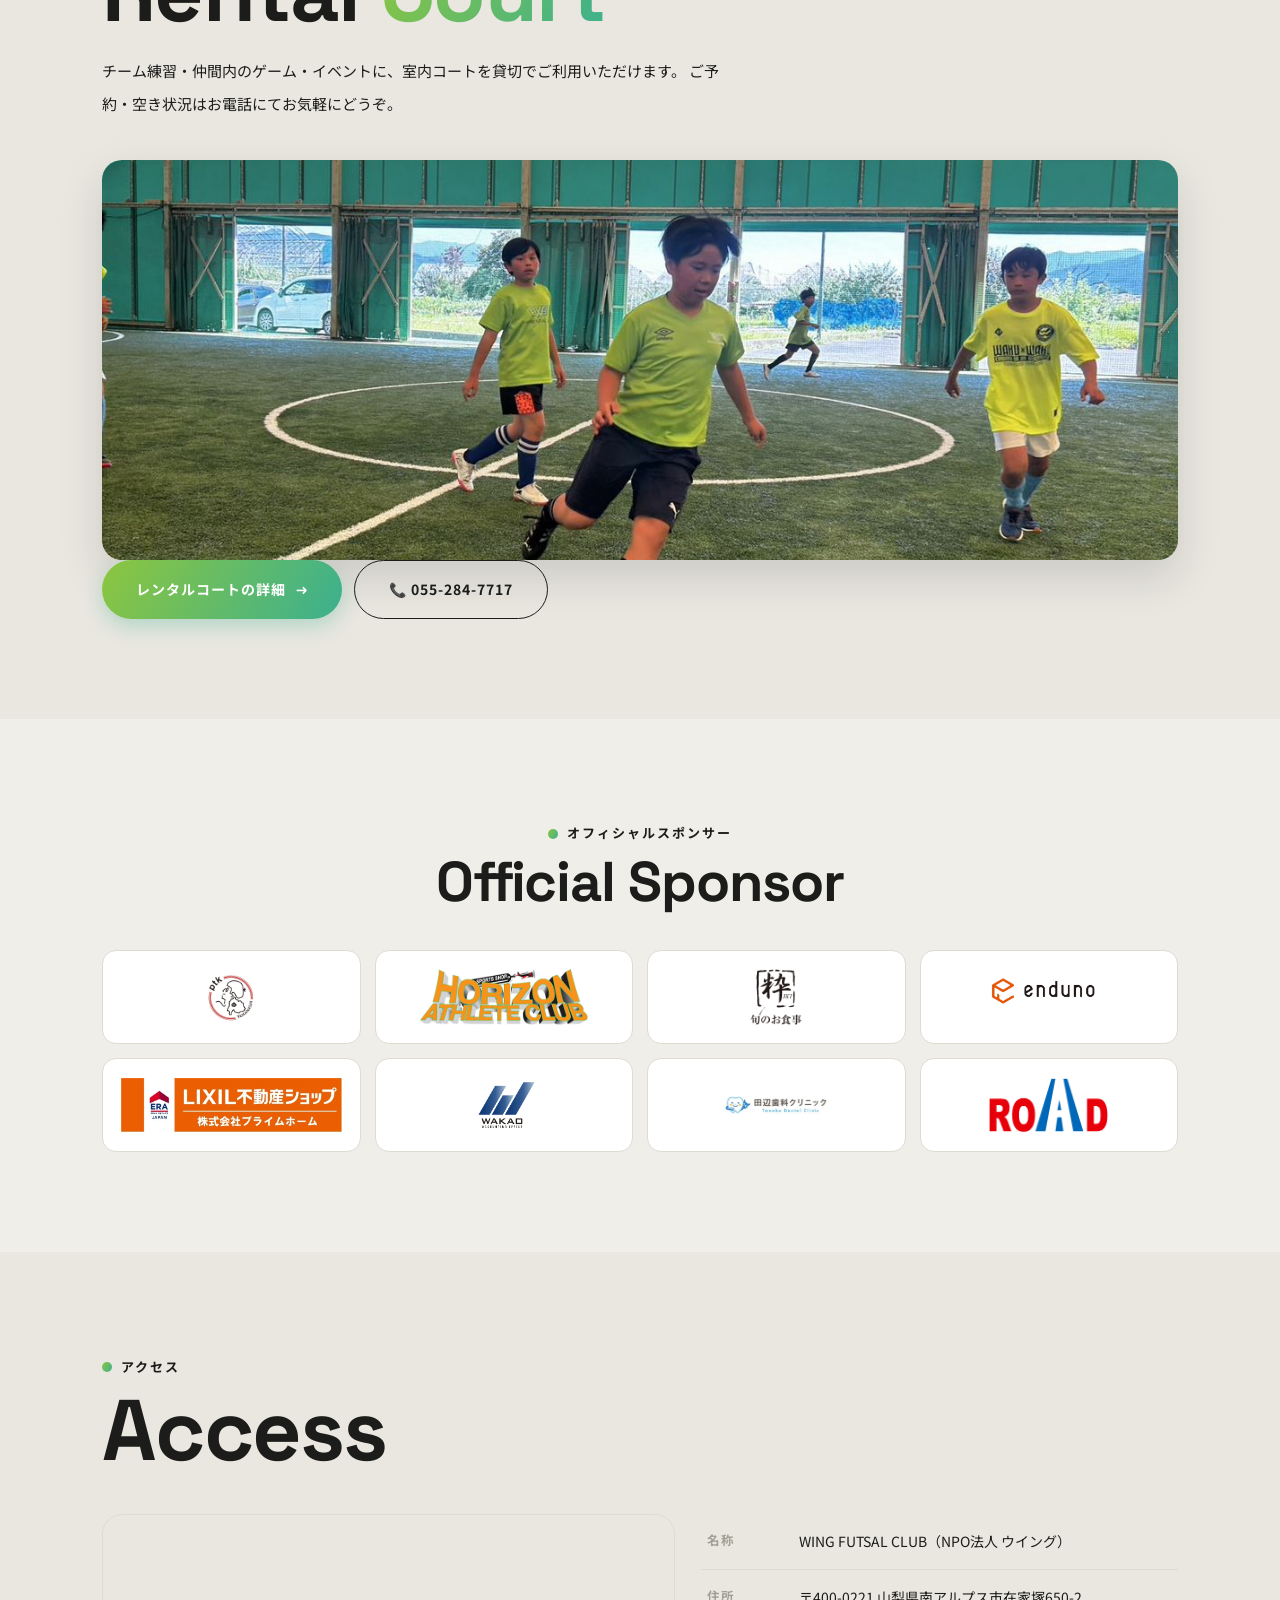
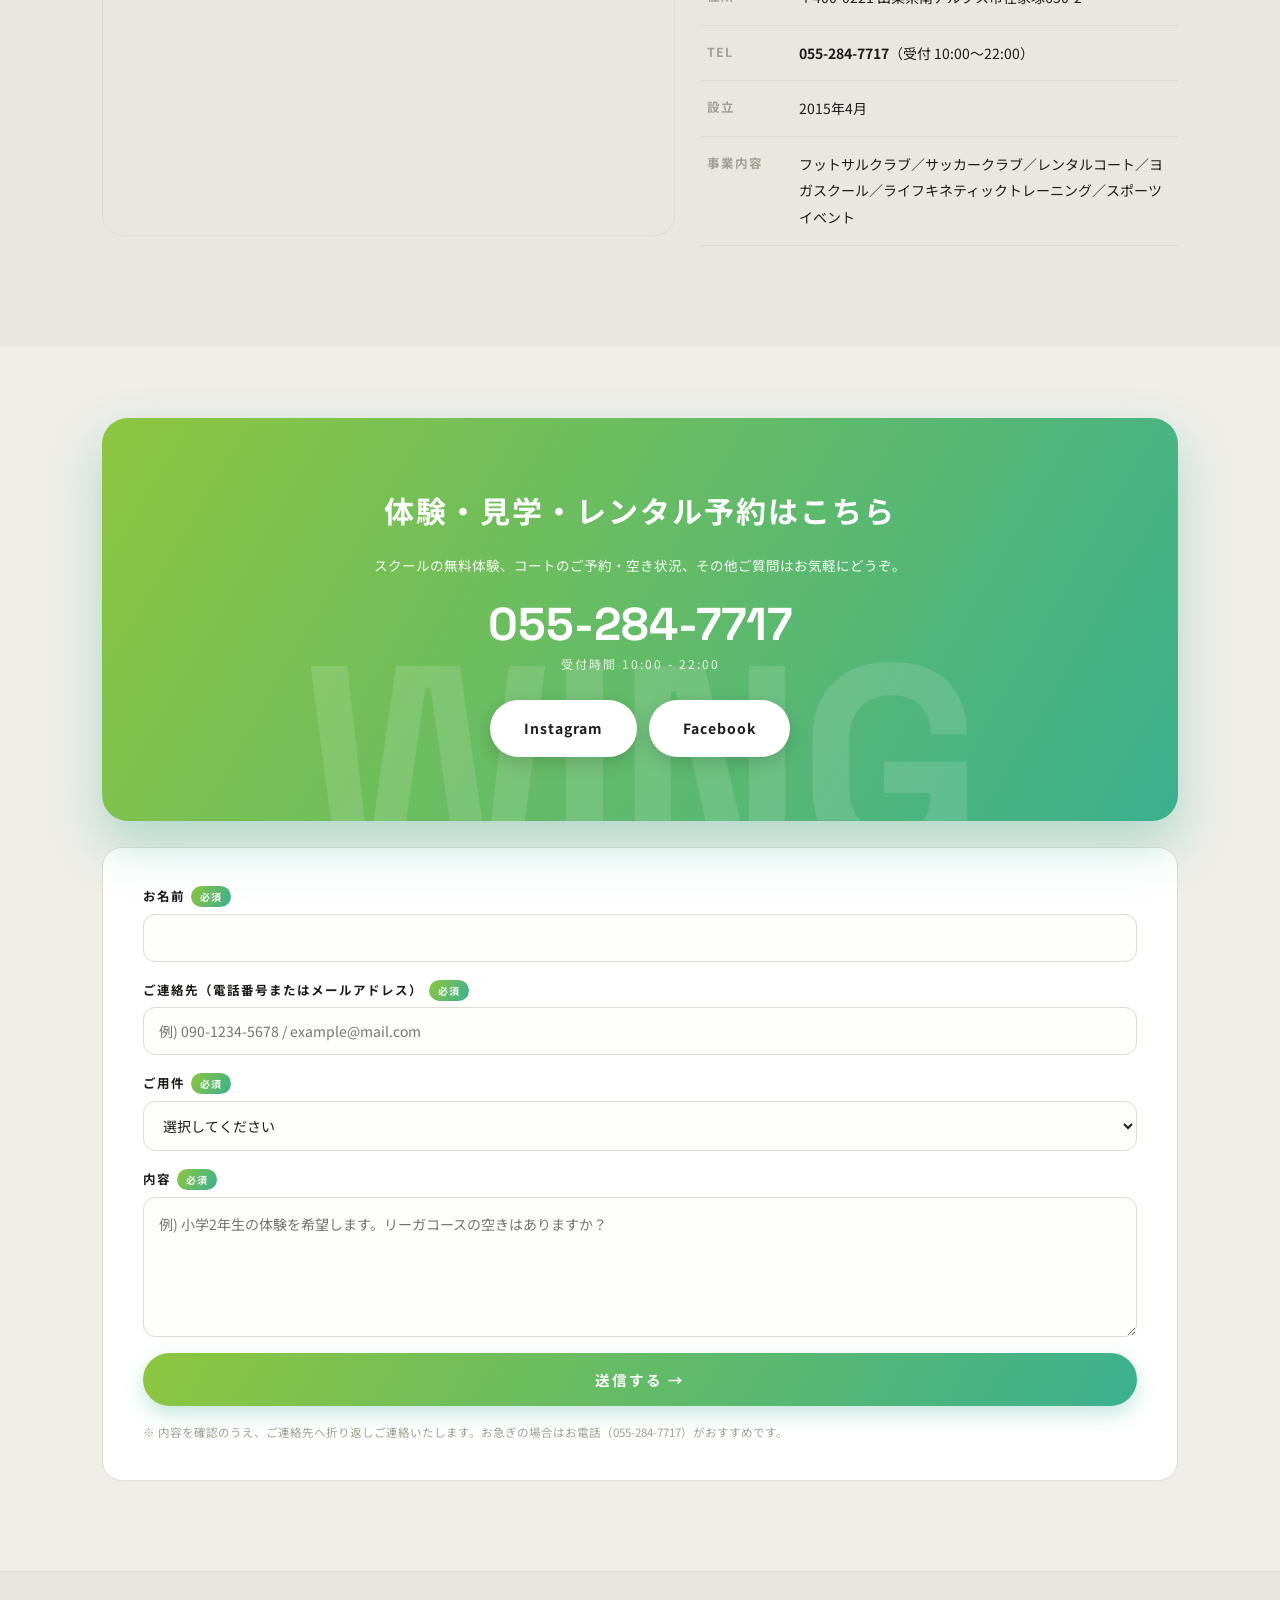
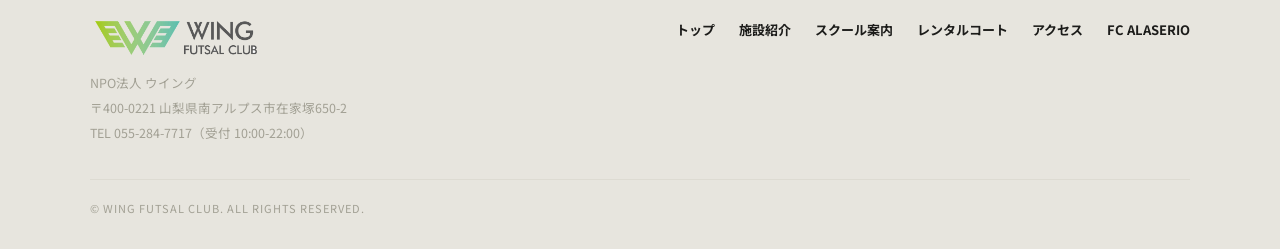
==== commit 375b854f: "スクール情報の修正（年会費・時間・コース名・5週目） - 年会費 ¥6,000 → ¥10,000（4月・10月に¥5,000ずつの2期分割）を Membership とトップのリード文に反映 - 平" ====
--- a/index.html
+++ b/index.html
@@ -99,7 +99,7 @@
   <div class="newsline">
     <div class="newsline-inner">
       <div class="newsline-item"><span class="newsline-tag">News</span><a href="facility.html">【ドーム型フットサル専用施設誕生プロジェクト】たくさんの応援、本当にありがとうございました！</a></div>
-      <div class="newsline-item"><span class="newsline-tag">News</span><a href="school.html#kyoka">【選手強化コース（旧アラセリオコース）】無料体験のご案内</a></div>
+      <div class="newsline-item"><span class="newsline-tag">News</span><a href="school.html#kyoka">【強化コース（旧アラセリオコース）】無料体験のご案内</a></div>
     </div>
   </div>
 
@@ -125,7 +125,7 @@
         <a href="school.html" class="quick-card rv">
           <div class="quick-en">School</div>
           <div class="quick-ja">スクール案内</div>
-          <p class="quick-desc">バンビーノからプレミアム・選手強化コースまで。年代とレベルで選べる5コース。</p>
+          <p class="quick-desc">バンビーノからプレミアム・強化コースまで。年代とレベルで選べる5コース。</p>
           <span class="quick-ar">→</span>
         </a>
         <a href="rental.html" class="quick-card rv">
@@ -205,34 +205,34 @@
       <div class="sec-head rv">
         <span class="sec-label">スクール案内</span>
         <h2 class="sec-title">School</h2>
-        <p class="sec-lead">年代とレベルに合わせて選べる5コース。全コース共通で入会費 ¥6,500・年会費 ¥6,000（兄弟割・月割あり）。</p>
+        <p class="sec-lead">年代とレベルに合わせて選べる5コース。全コース共通で入会費 ¥6,500・年会費 ¥10,000（4月・10月の2期分割／兄弟割・月割あり）。</p>
       </div>
       <figure class="sec-photo rv"><img src="assets/school-01.jpg" alt="WINGのスクールでボールを扱うスクール生たち" loading="lazy"></figure>
       <div class="course-grid course-grid--3">
         <div class="course-card rv">
           <span class="course-tag">園児〜</span>
           <div class="course-name">バンビーノコース<small>Bambino</small></div>
-          <p class="course-info">はじめてのサッカーに。あそびの中でボールと仲良くなるコース。<br><b>木 16:30-17:30</b></p>
+          <p class="course-info">はじめてのサッカーに。あそびの中でボールと仲良くなるコース。<br><b>木 17:00-18:00</b></p>
         </div>
         <div class="course-card rv">
           <span class="course-tag">小学生</span>
           <div class="course-name">リーガコース<small>Liga</small></div>
-          <p class="course-info">ドリブルの基礎を毎日コツコツ。通いやすい週1回〜通い放題。<br><b>月〜金 16:30-17:45 / 土 9:30-10:45</b></p>
+          <p class="course-info">ドリブルの基礎を毎日コツコツ。通いやすい週1回〜通い放題。<br><b>月〜金 17:00-18:15 / 土 9:30-10:45</b></p>
         </div>
         <div class="course-card rv">
           <span class="course-tag">小学生・ステップアップ</span>
           <div class="course-name">プレミアムコース<small>Premium</small></div>
-          <p class="course-info">より実践的なスキル習得を目指すコース。<br><b>月〜金 17:45-19:15 / 土 8:00-9:30</b></p>
+          <p class="course-info">より実践的なスキル習得を目指すコース。<br><b>月〜金 18:00-19:30 / 土 8:00-9:30</b></p>
         </div>
         <div class="course-card rv">
           <span class="course-tag">セレクション制</span>
-          <div class="course-name">選手強化コース<small>Kyoka</small></div>
+          <div class="course-name">強化コース<small>Kyoka</small></div>
           <p class="course-info">旧アラセリオコース。本気で上を目指す選手のための強化トレーニング。無料体験受付中。<br><b>月 19:30-21:00 / 水 18:30-20:00</b></p>
         </div>
         <div class="course-card rv">
           <span class="course-tag">小学生・運動あそび</span>
           <div class="course-name">運動遊びスクール<small>Life Kinetik</small></div>
-          <p class="course-info">ライフキネティックで楽しく脳と身体を鍛える。月¥2,000・入会金無料・定員10名。<br><b>低学年 月 / 高学年 水 16:30-17:30</b></p>
+          <p class="course-info">ライフキネティックで楽しく脳と身体を鍛える。月¥2,000・入会金無料・定員10名。<br><b>低学年 月 / 高学年 水 17:00-18:00</b></p>
         </div>
         <div class="course-card rv" style="background:var(--grad);border:none;color:#fff;justify-content:center;align-items:flex-start;">
           <div class="course-name" style="color:#fff;">大人の個サル・FMD<small style="color:rgba(255,255,255,0.8);">For Adults</small></div>
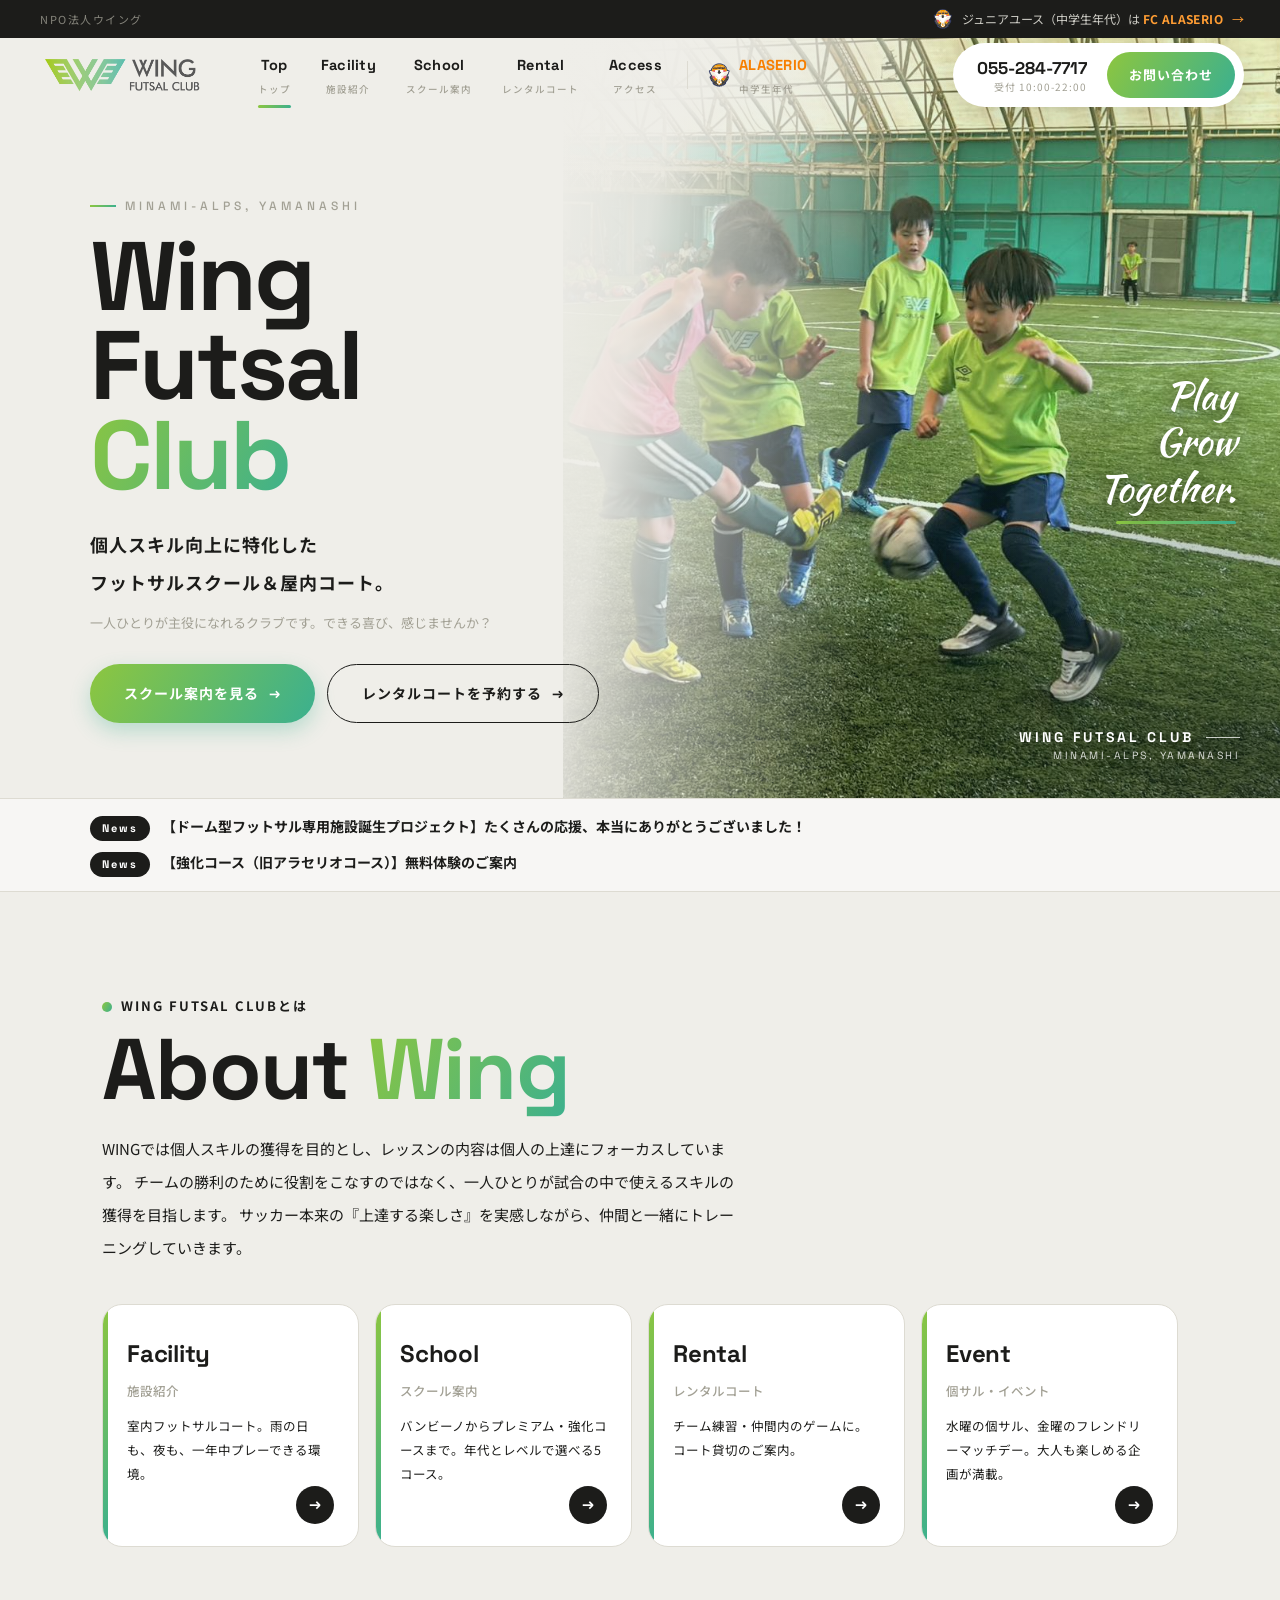
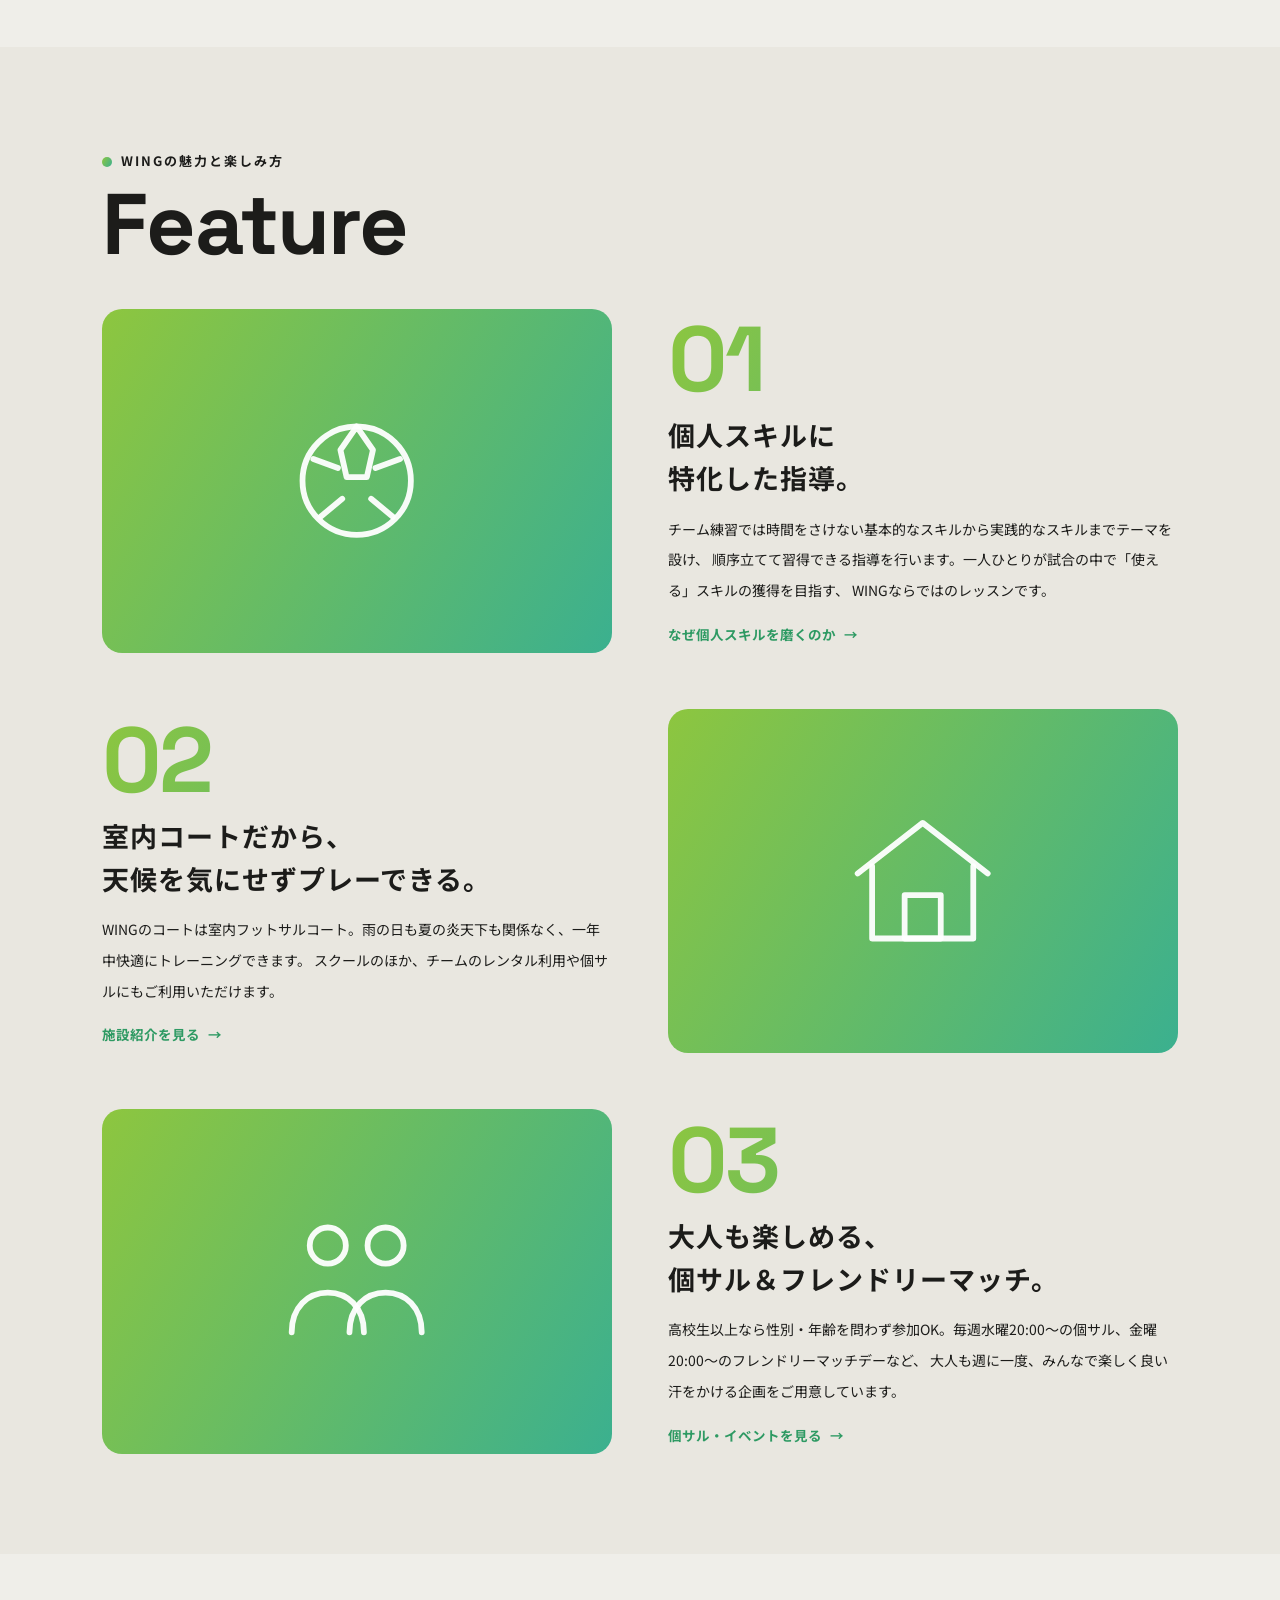
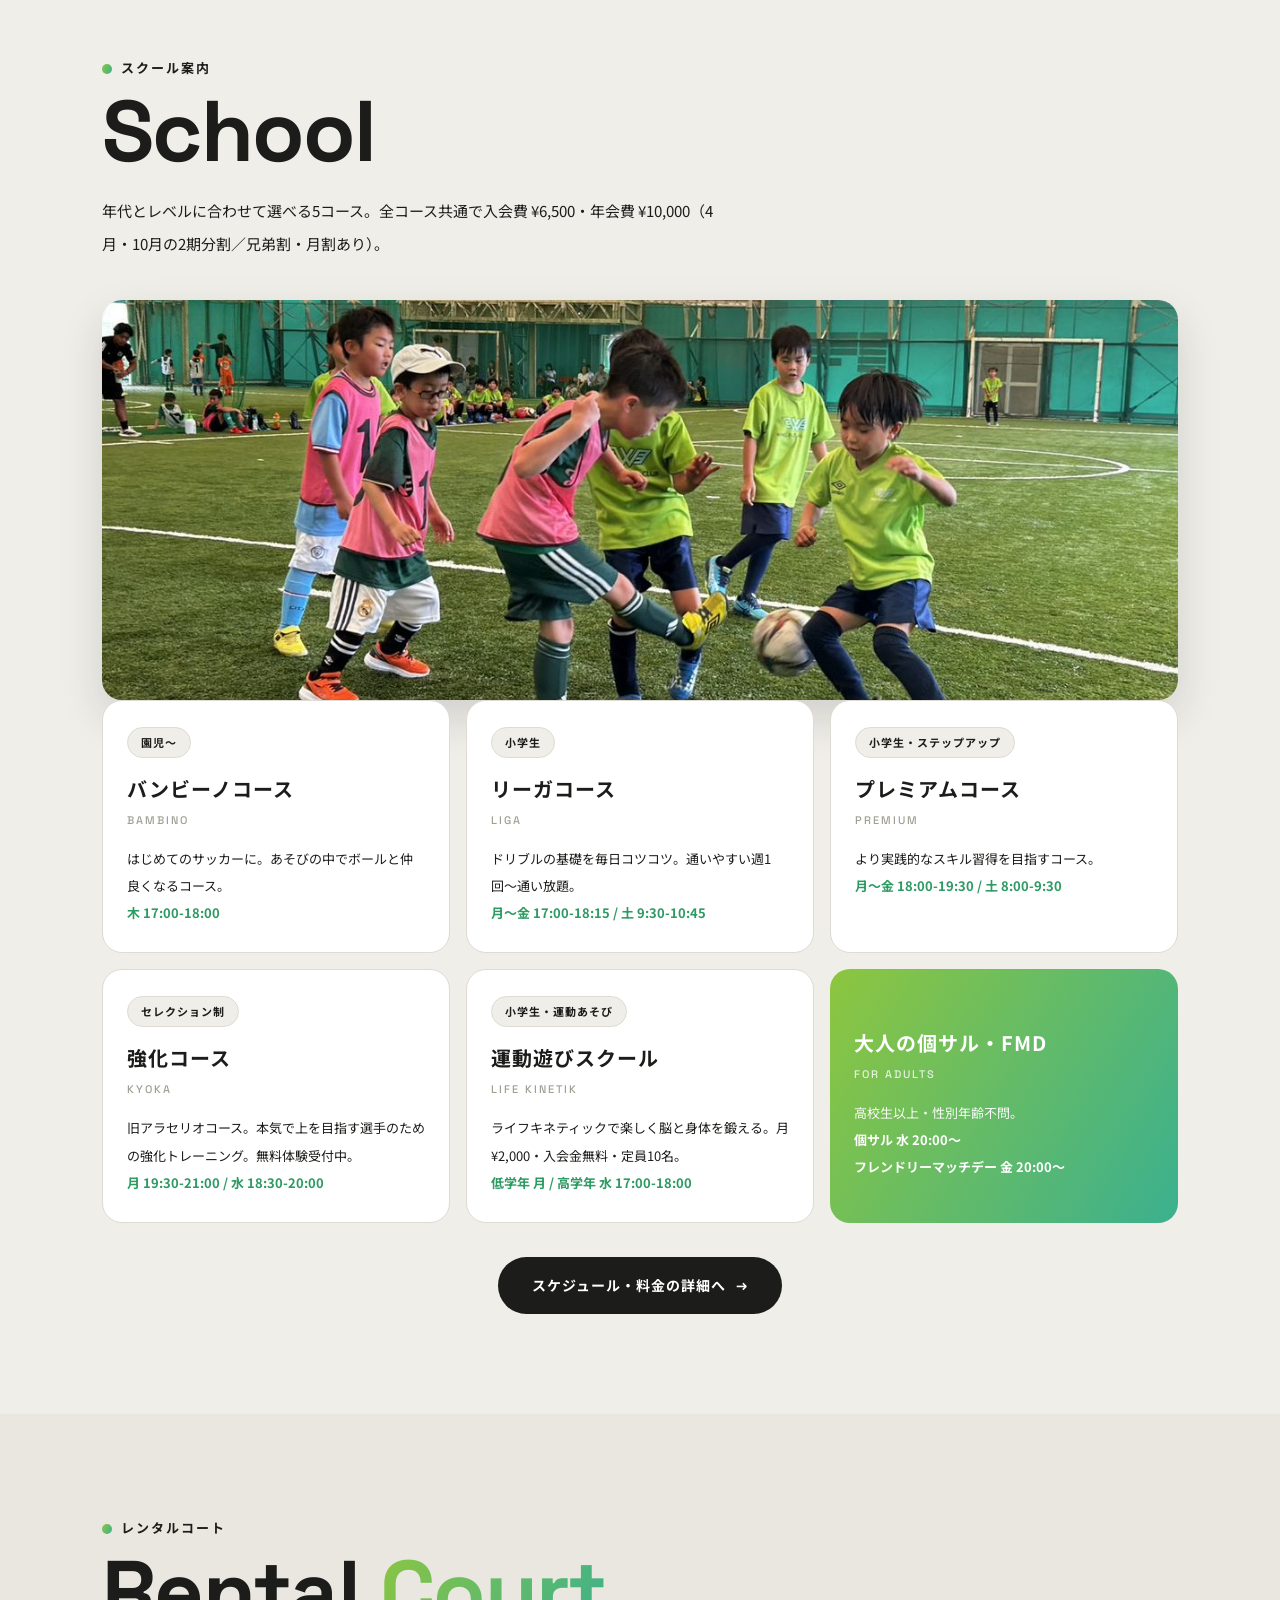
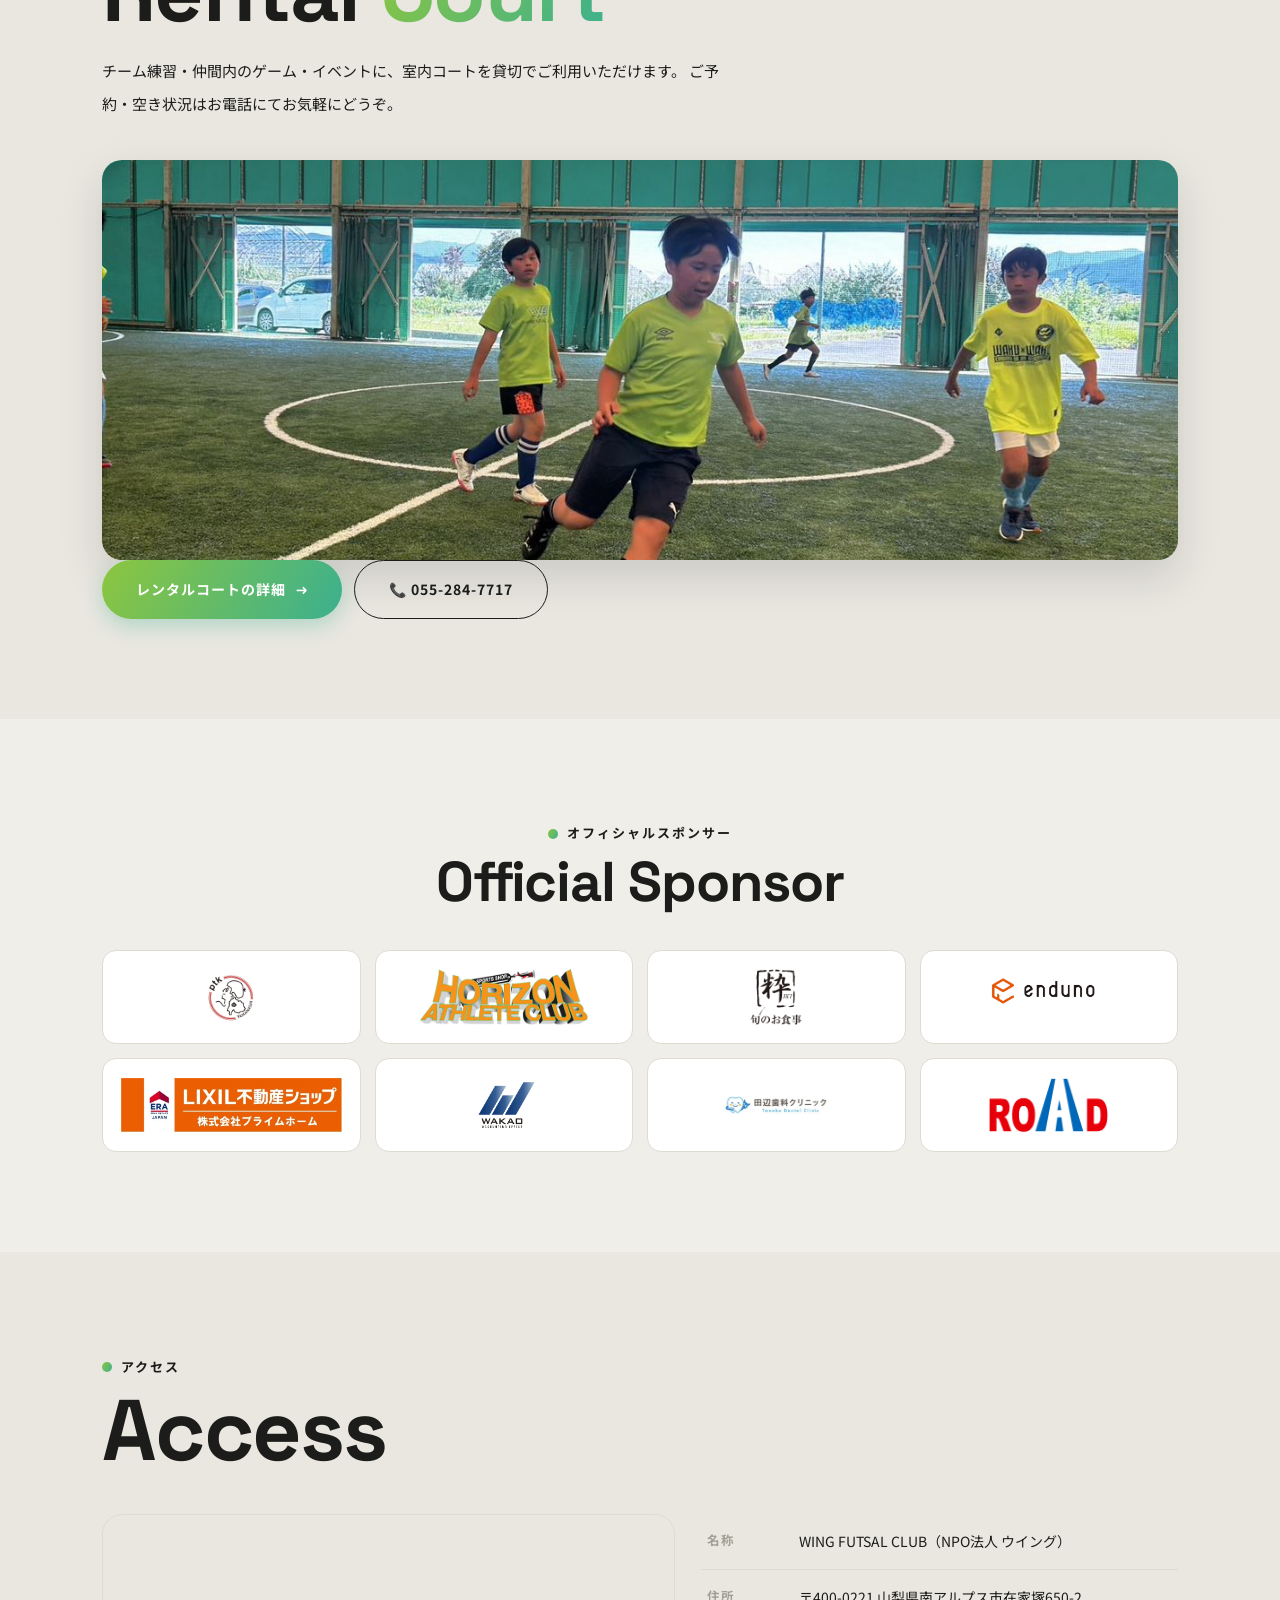
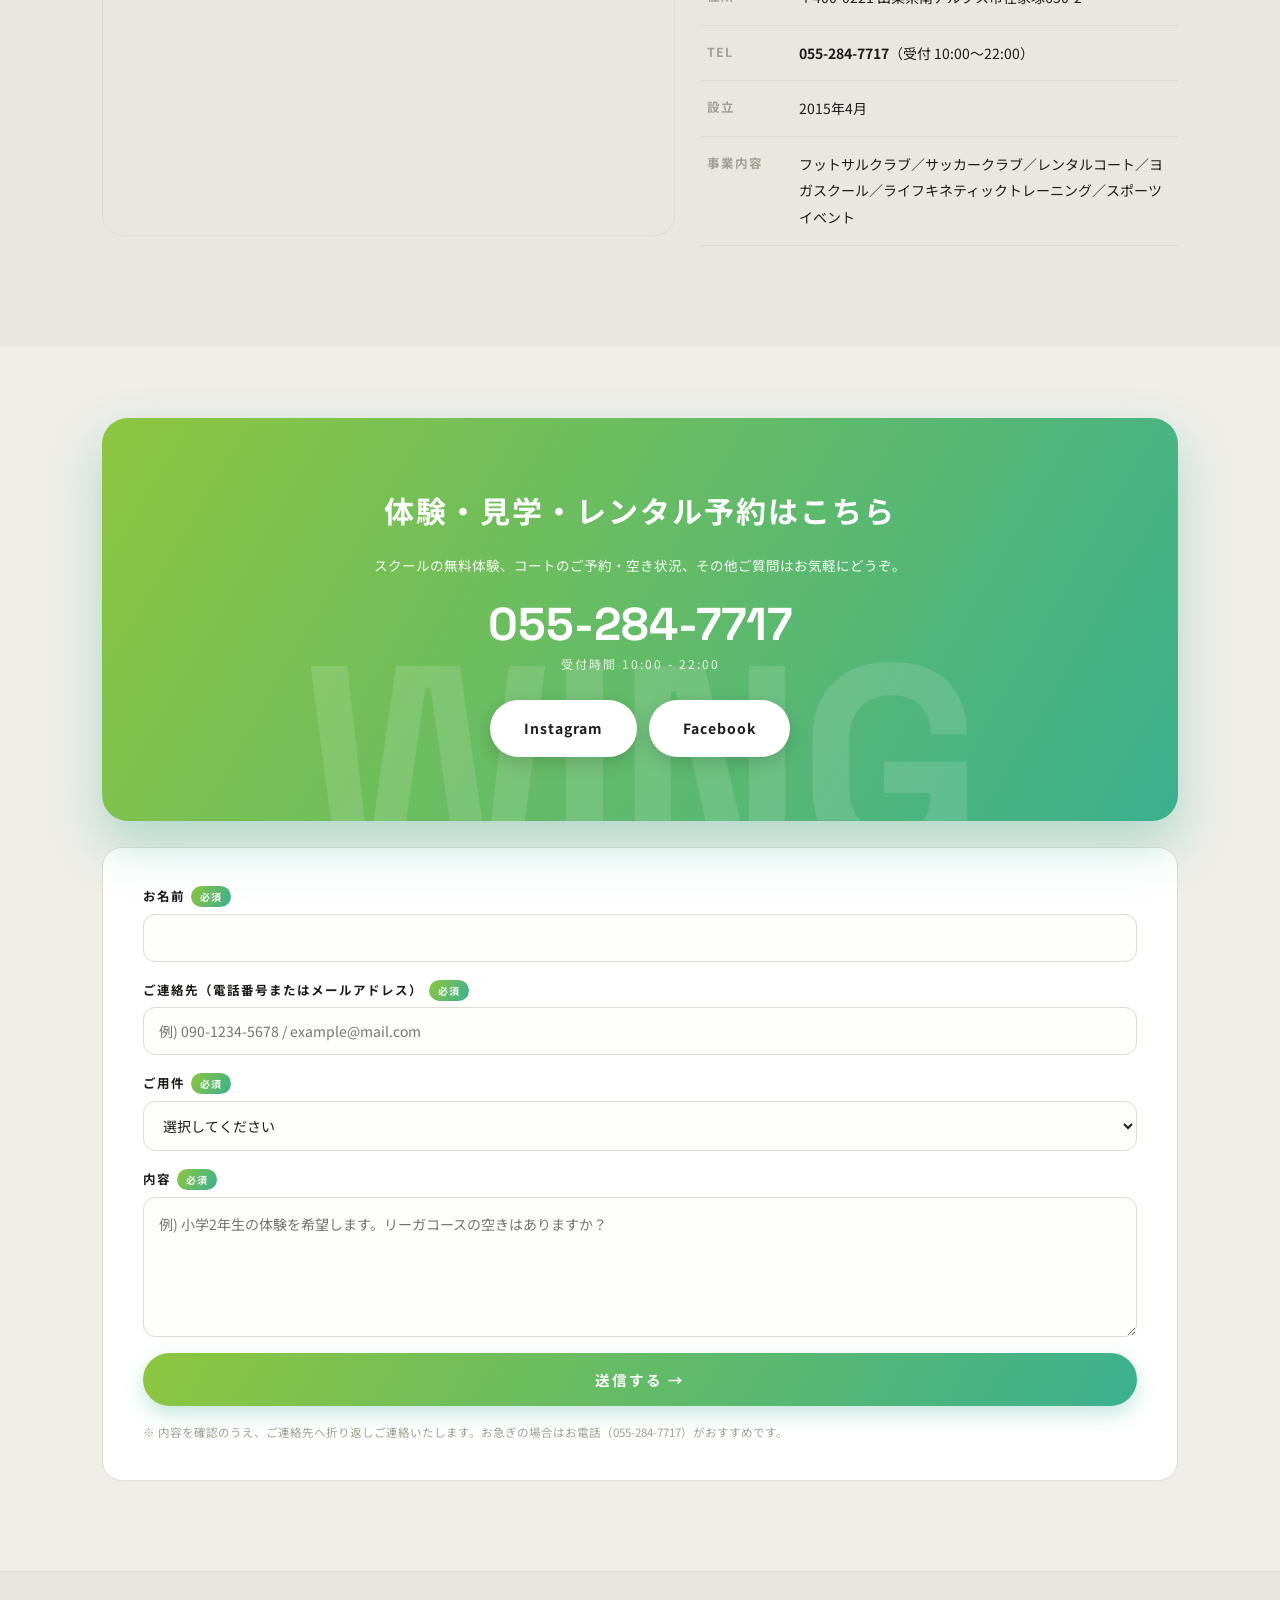
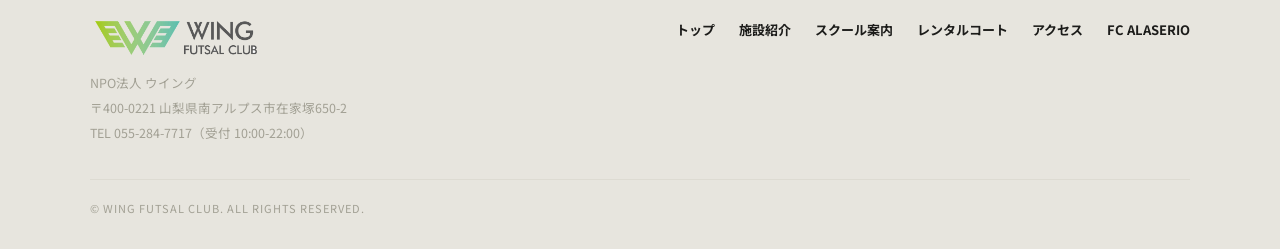
==== commit dbbcd321: "「個人スキル」の（ドリブル）を削除し、スクール案内に理念の読み物を追加 - 「個人スキル（ドリブル）」の括弧書きを削除（ヒーロー・About・Feature01・meta/OGP・スクール案内のリード" ====
--- a/index.html
+++ b/index.html
@@ -6,14 +6,14 @@
   <title>WING FUTSAL CLUB | 山梨県南アルプス市のフットサルスクール・レンタルコート</title>
   <meta name="theme-color" content="#efeee9">
   <link rel="icon" href="assets/logo.png">
-  <meta name="description" content="WING FUTSAL CLUB（NPO法人ウイング）公式サイト。個人スキル向上（ドリブル）に特化したフットサルスクール、屋内レンタルコート、個サル・イベント。山梨県南アルプス市。">
+  <meta name="description" content="WING FUTSAL CLUB（NPO法人ウイング）公式サイト。個人スキル向上に特化したフットサルスクール、屋内レンタルコート、個サル・イベント。山梨県南アルプス市。">
   <meta property="og:title" content="WING FUTSAL CLUB">
-  <meta property="og:description" content="個人スキル向上（ドリブル）に特化したフットサルスクール。屋内レンタルコート・個サルも。山梨県南アルプス市。">
+  <meta property="og:description" content="個人スキル向上に特化したフットサルスクール。屋内レンタルコート・個サルも。山梨県南アルプス市。">
   <meta property="og:type" content="website">
   <link rel="preconnect" href="https://fonts.googleapis.com">
   <link rel="preconnect" href="https://fonts.gstatic.com" crossorigin>
   <link href="https://fonts.googleapis.com/css2?family=Space+Grotesk:wght@500;700&family=Noto+Sans+JP:wght@400;500;700;900&family=Kaushan+Script&display=swap" rel="stylesheet">
-  <link rel="stylesheet" href="css/wing.css?v=20260909g">
+  <link rel="stylesheet" href="css/wing.css?v=20260917b">
 </head>
 <body class="is-top">
 
@@ -83,7 +83,7 @@
     <div class="hero-inner">
       <div class="hero-kicker">Minami-Alps, Yamanashi</div>
       <h1 class="hero-title">Wing<br>Futsal<br><span class="grn">Club</span></h1>
-      <p class="hero-copy">個人スキル向上（ドリブル）に特化した<br>フットサルスクール＆屋内コート。</p>
+      <p class="hero-copy">個人スキル向上に特化した<br>フットサルスクール＆屋内コート。</p>
       <p class="hero-sub">一人ひとりが主役になれるクラブです。できる喜び、感じませんか？</p>
       <div class="hero-ctas">
         <a href="school.html" class="btn btn-grn">スクール案内を見る <span class="ar">→</span></a>
@@ -110,7 +110,7 @@
         <span class="sec-label">WING FUTSAL CLUBとは</span>
         <h2 class="sec-title">About <span class="grn">Wing</span></h2>
         <p class="sec-lead">
-          WINGでは個人スキル（ドリブル）獲得を目的とし、レッスンの内容は個人の上達にフォーカスしています。
+          WINGでは個人スキルの獲得を目的とし、レッスンの内容は個人の上達にフォーカスしています。
           チームの勝利のために役割をこなすのではなく、一人ひとりが試合の中で使えるスキルの獲得を目指します。
           サッカー本来の『上達する楽しさ』を実感しながら、仲間と一緒にトレーニングしていきます。
         </p>
@@ -158,13 +158,13 @@
           </div>
           <div>
             <div class="feat-no">01</div>
-            <h3 class="feat-title">個人スキル（ドリブル）に<br>特化した指導。</h3>
+            <h3 class="feat-title">個人スキルに<br>特化した指導。</h3>
             <p class="feat-body">
               チーム練習では時間をさけない基本的なスキルから実践的なスキルまでテーマを設け、
               順序立てて習得できる指導を行います。一人ひとりが試合の中で「使える」スキルの獲得を目指す、
               WINGならではのレッスンです。
             </p>
-            <a href="school.html" class="feat-link">スクール案内を見る</a>
+            <a href="school.html#why" class="feat-link">なぜ個人スキルを磨くのか</a>
           </div>
         </div>
         <div class="feat rv">
--- a/css/wing.css
+++ b/css/wing.css
@@ -597,3 +597,31 @@
       linear-gradient(205deg, rgba(141,198,63,0.20), rgba(59,176,143,0.12) 55%, rgba(0,0,0,0) 100%);
   }
 }
+
+/* ============================================================
+   読み物ブロック（なぜ個人スキルを磨くのか / レッスン紹介）
+   ============================================================ */
+.prose { max-width: 820px; margin: 0 auto; }
+.prose p { font-size: 15px; line-height: 2.25; margin-top: 20px; }
+.prose p:first-child { margin-top: 0; }
+
+/* 試合中の思考を並べたリスト */
+.voice { max-width: 820px; margin: 28px auto 0; list-style: none; display: grid; gap: 10px; }
+.voice li {
+  position: relative; background: var(--card); border: 1px solid var(--line);
+  border-radius: 14px; padding: 15px 18px 15px 42px;
+  font-size: 14.5px; font-weight: 700; letter-spacing: 0.5px;
+}
+.voice li::before {
+  content: ''; position: absolute; left: 19px; top: 50%; transform: translateY(-50%);
+  width: 9px; height: 9px; border-radius: 50%; background: var(--grad);
+}
+@media (min-width: 768px) { .voice { grid-template-columns: repeat(2, 1fr); gap: 12px; } }
+
+/* 強調の一文 */
+.pull {
+  max-width: 820px; margin: 34px auto; text-align: center;
+  padding: 28px 20px; border-top: 2px solid var(--line); border-bottom: 2px solid var(--line);
+  font-size: clamp(21px, 3.4vw, 31px); font-weight: 700; line-height: 1.8; letter-spacing: 1px;
+}
+.pull .grn { background: var(--grad); -webkit-background-clip: text; background-clip: text; color: transparent; }
